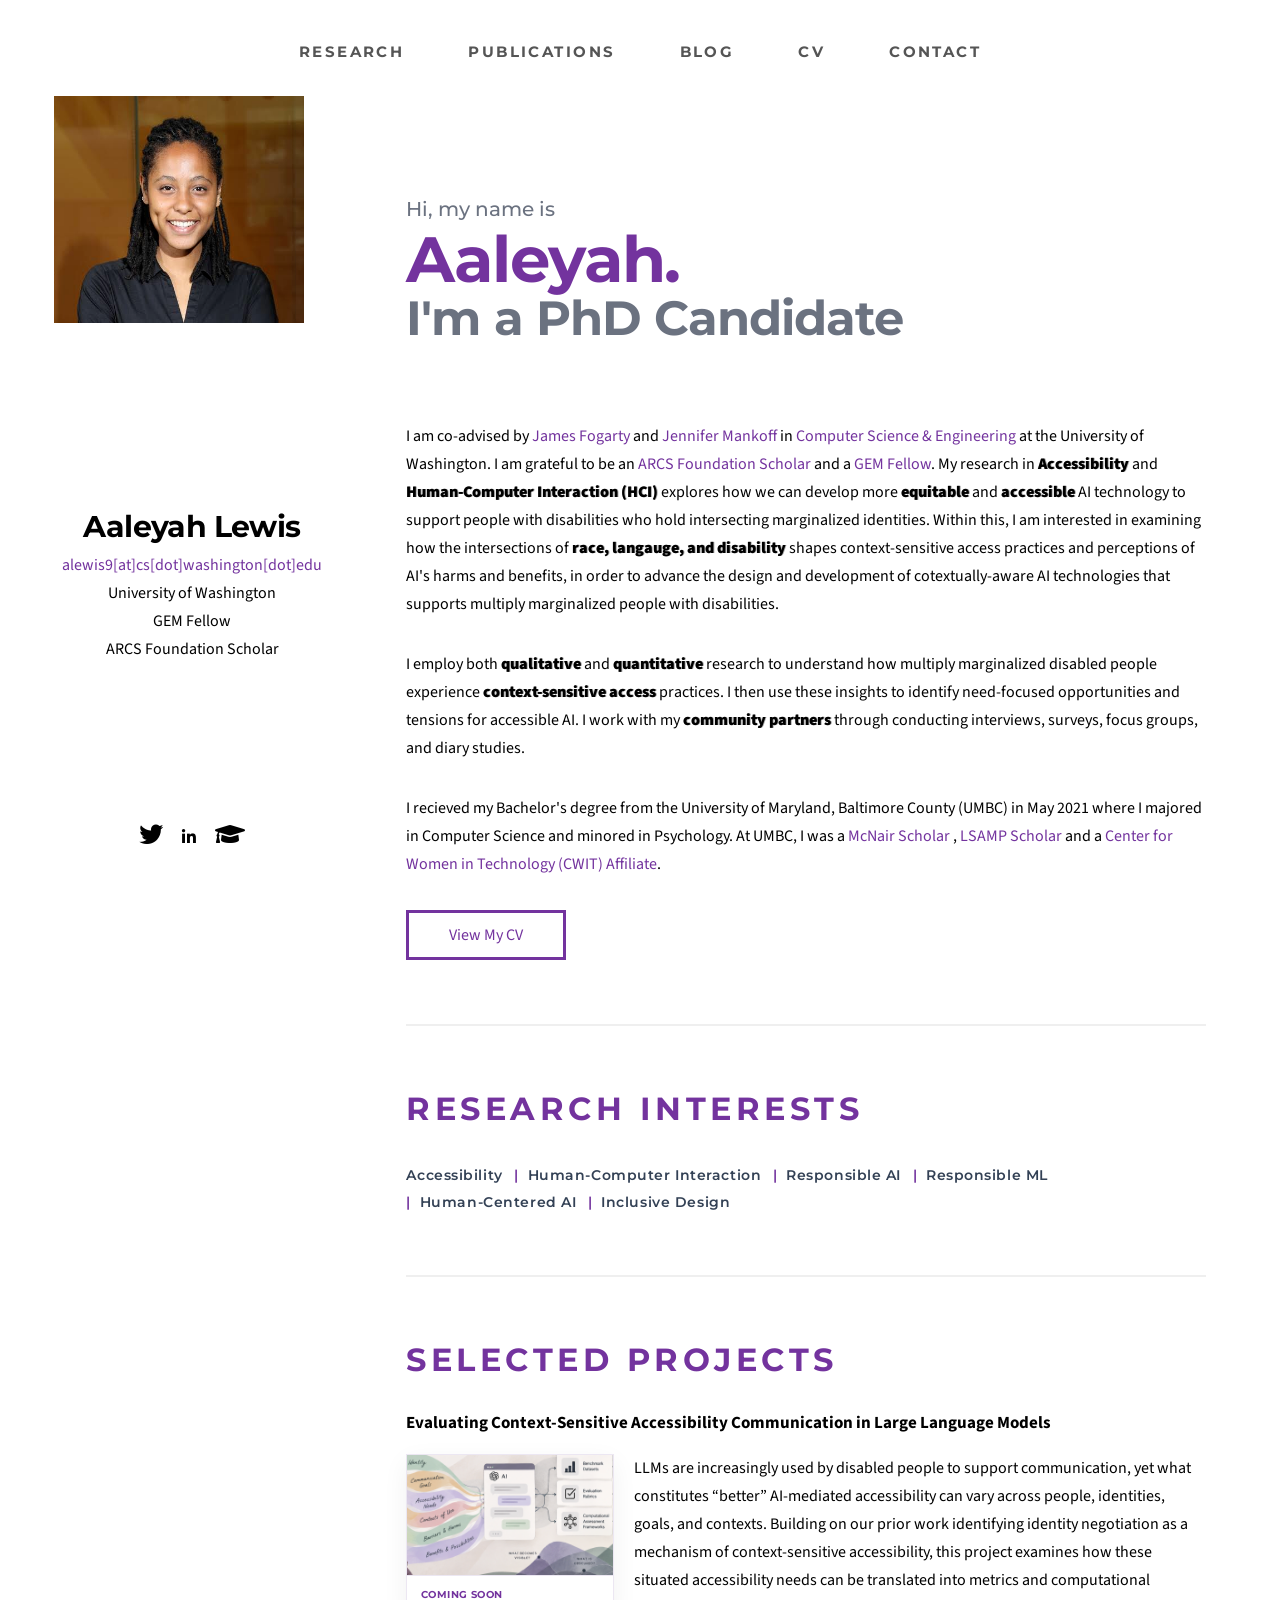
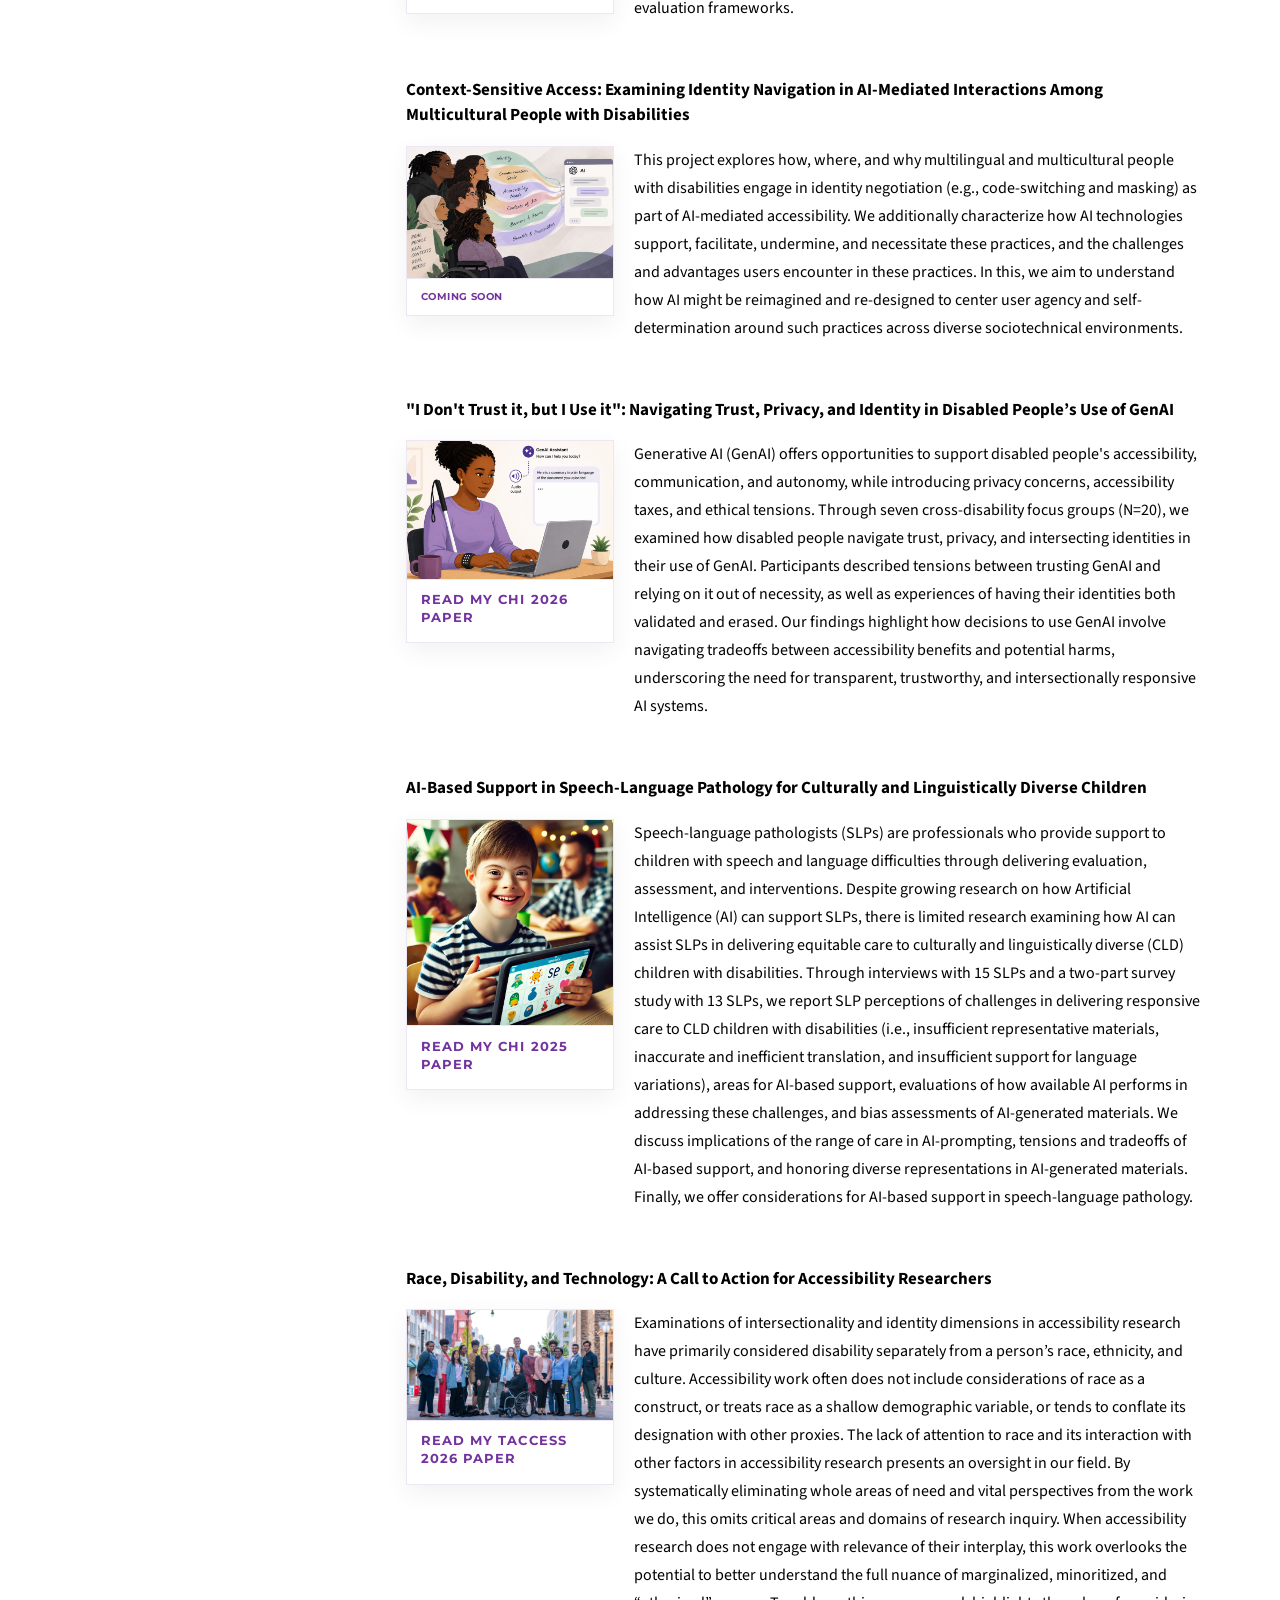
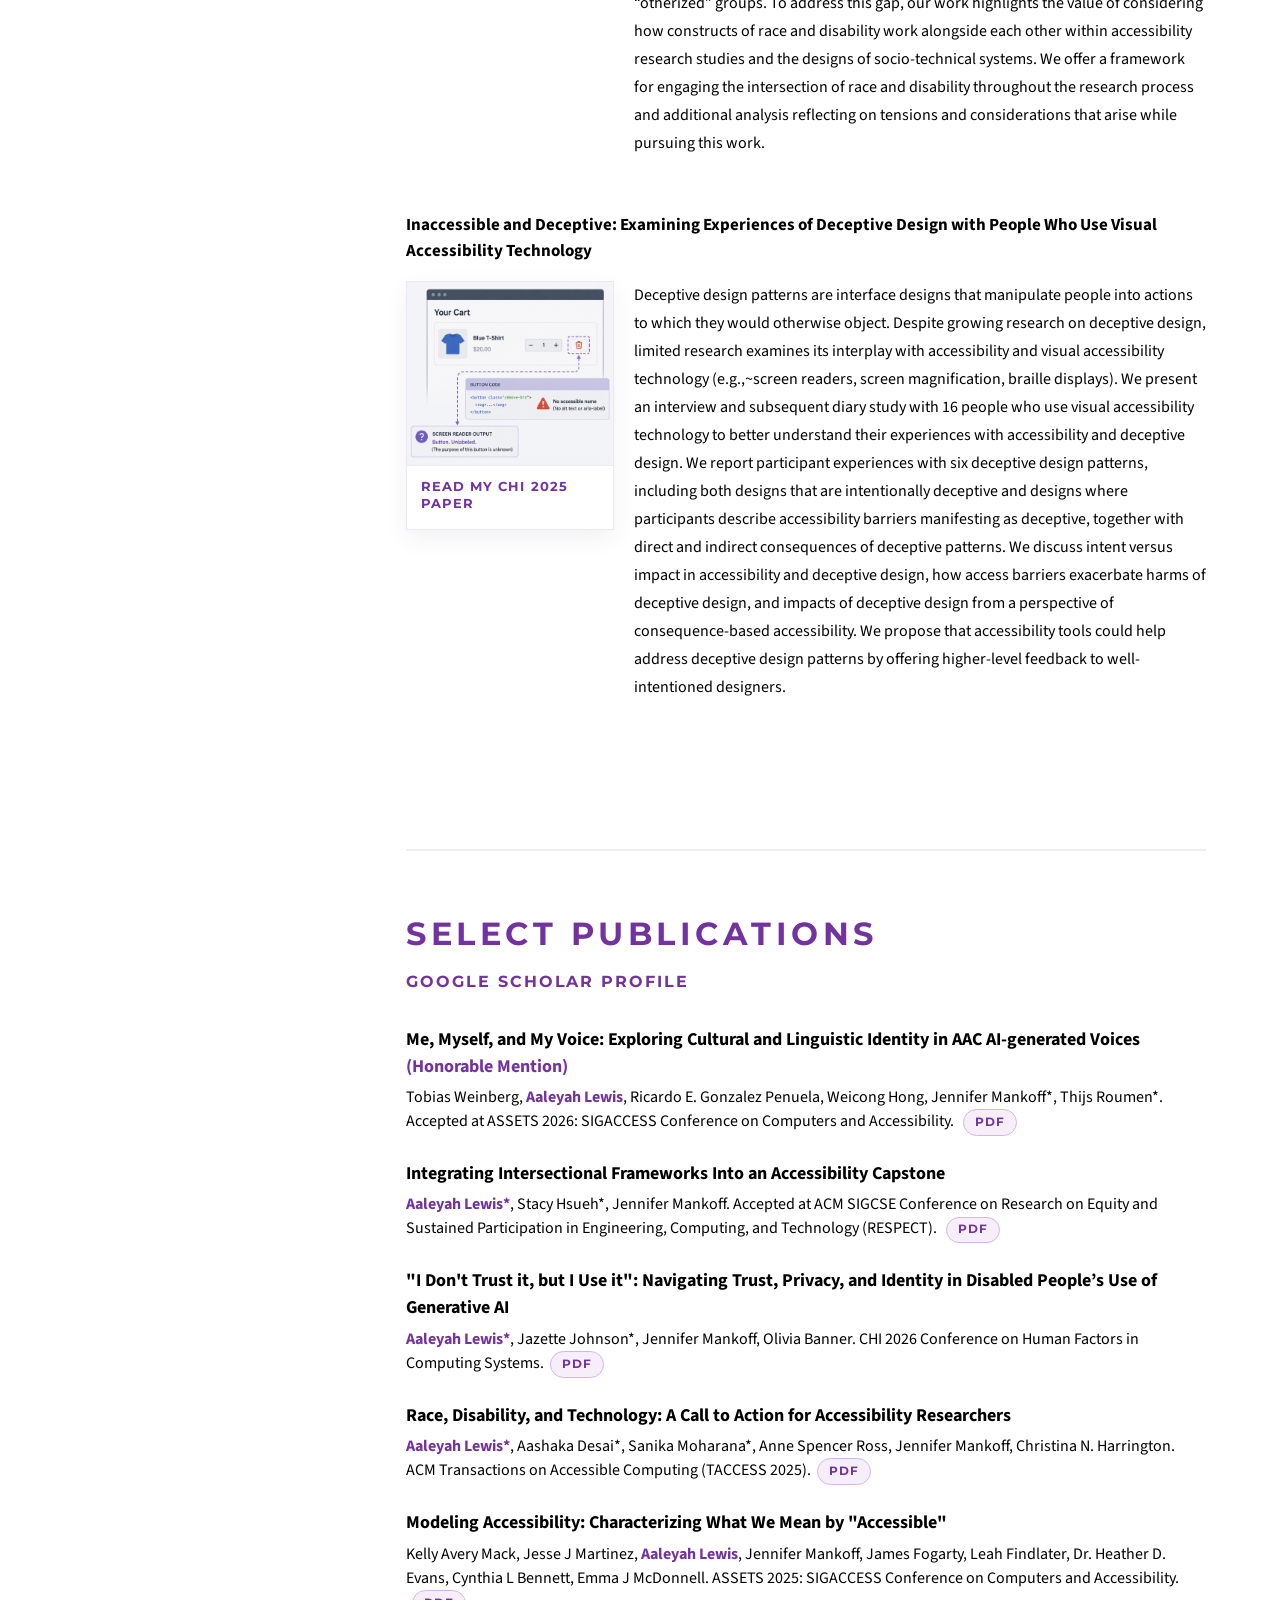
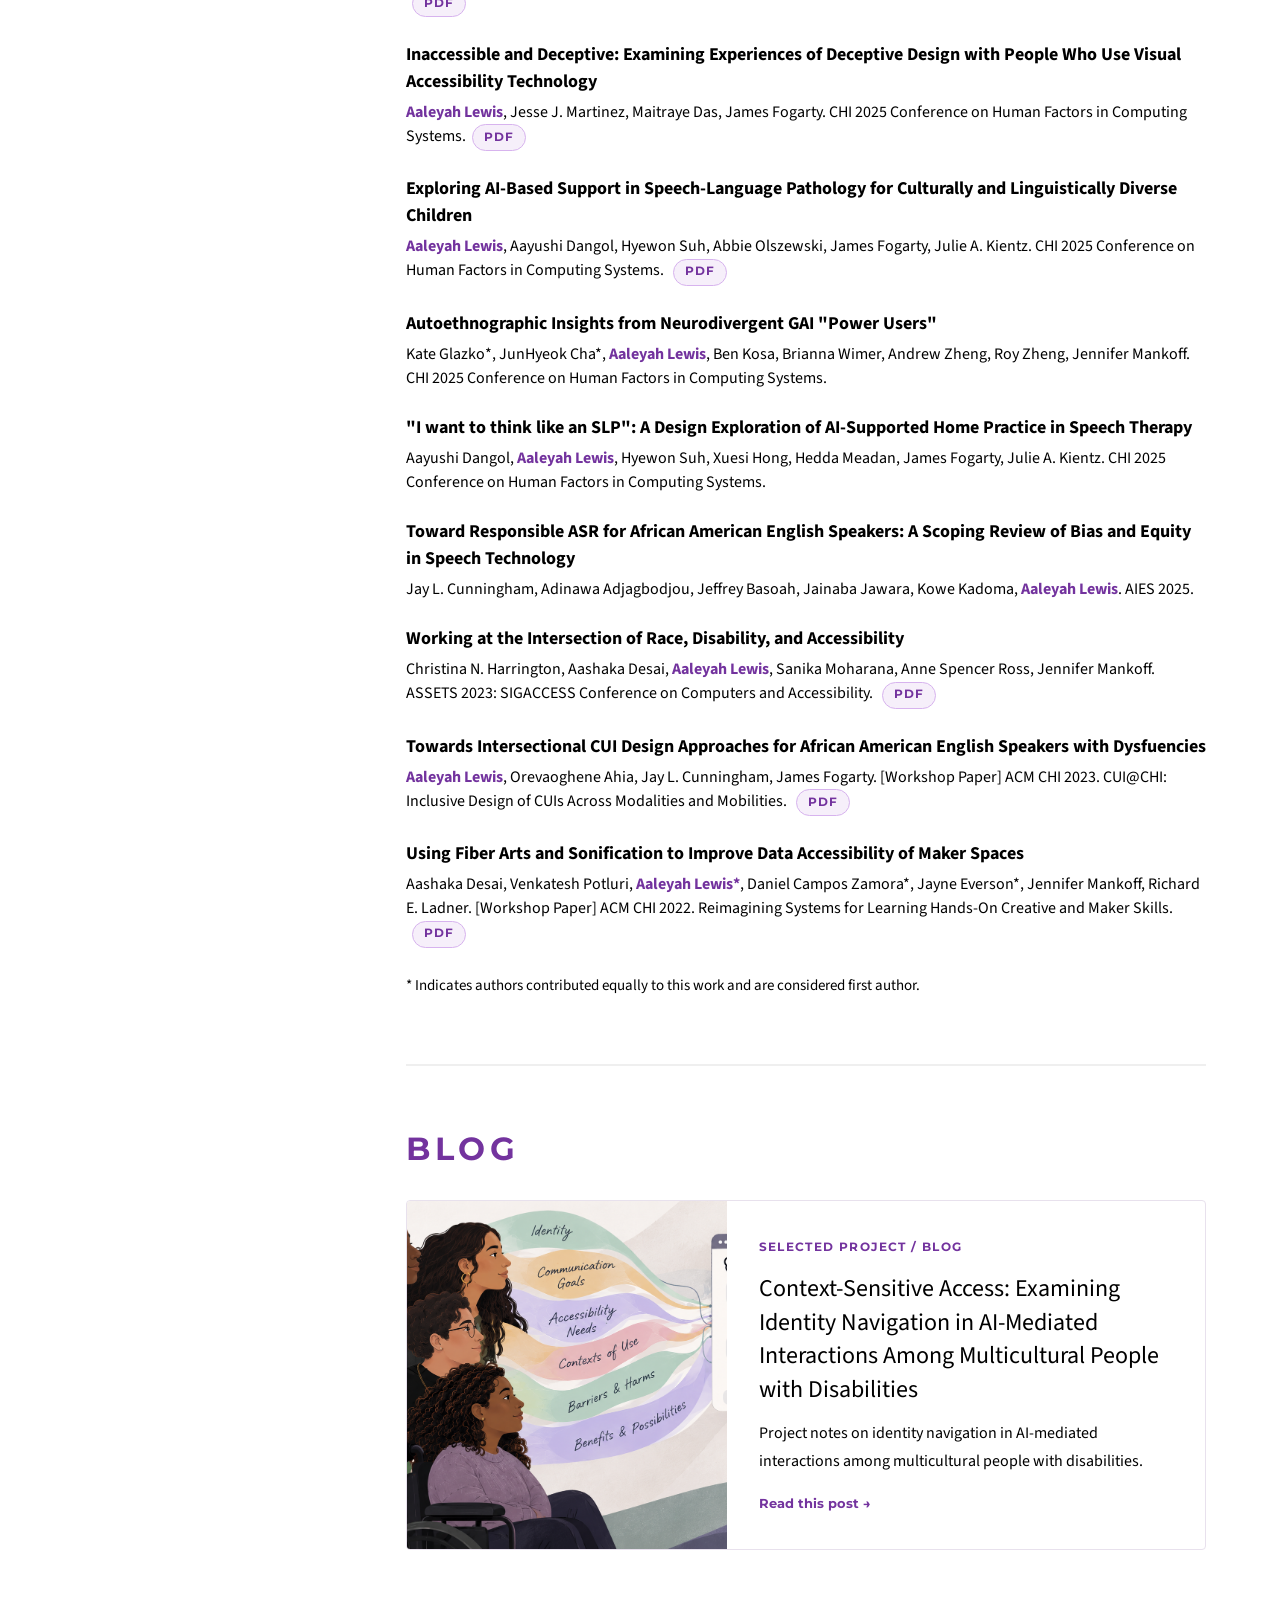
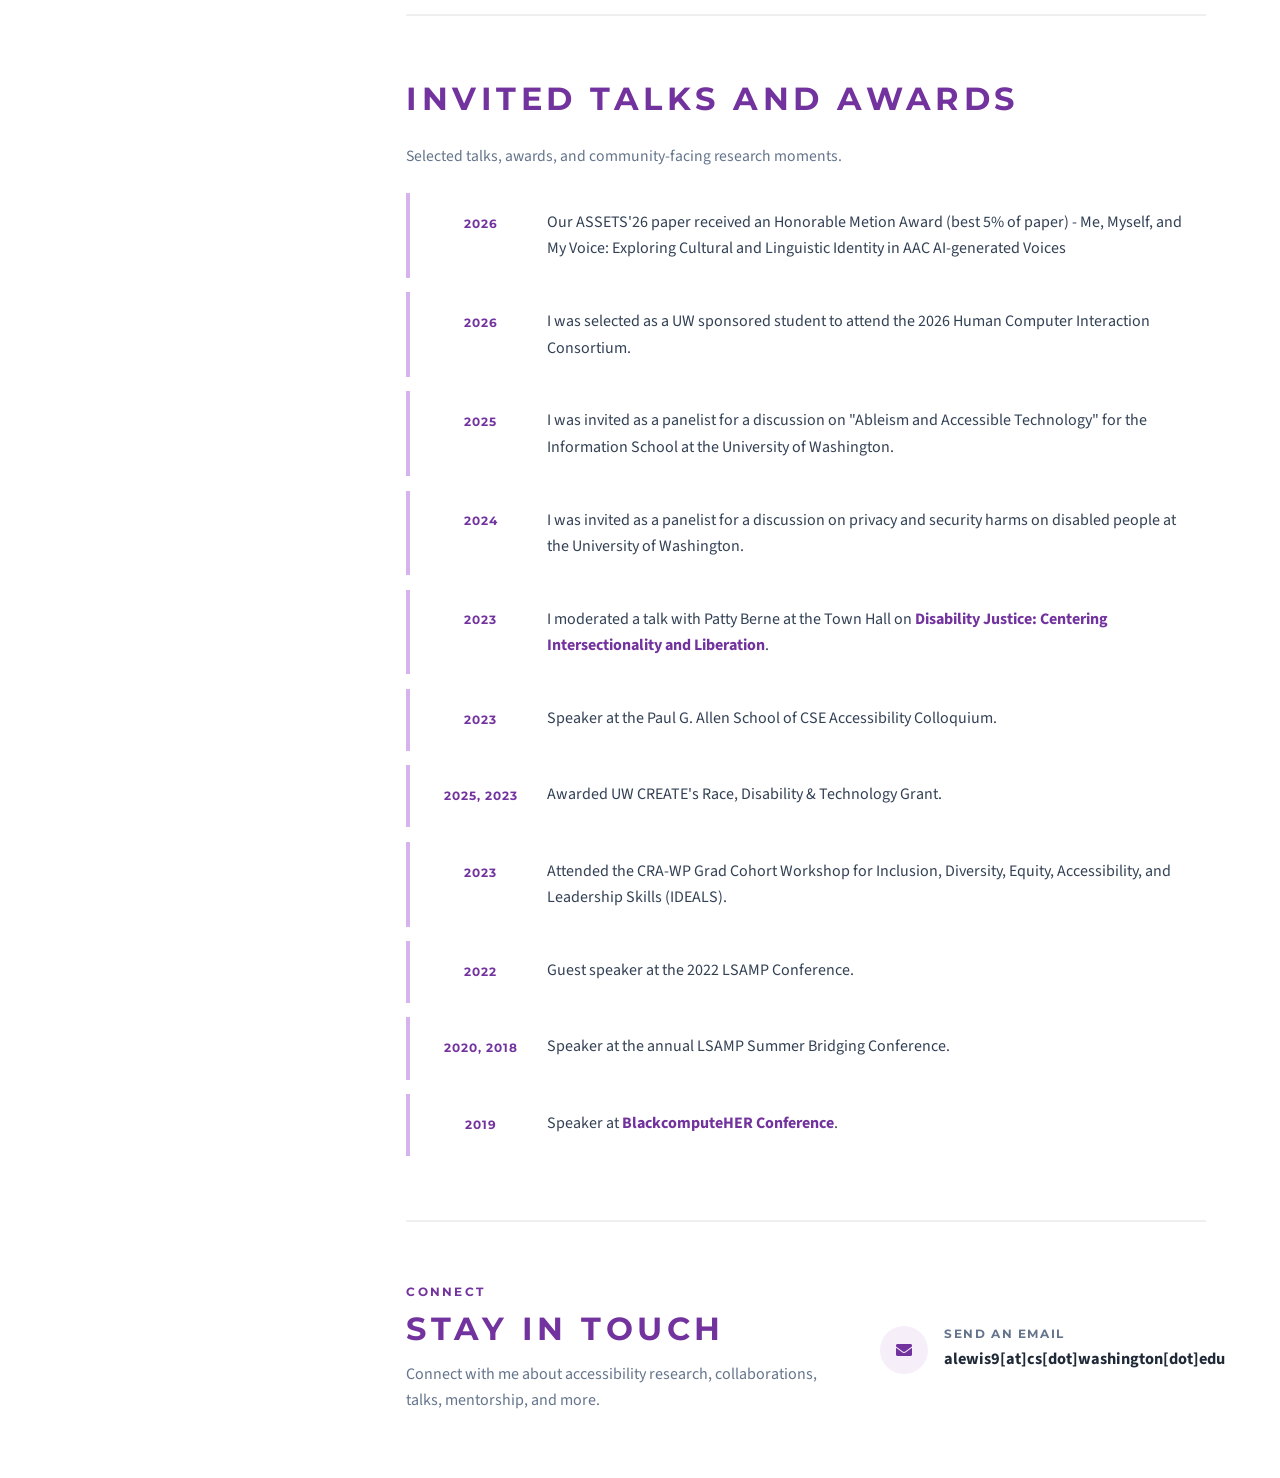
==== index.html @ c698c372 "Remove outlines from highlight cards Co-authored-by: Copilot App <223556219+Copilot@users.noreply.gi" ====
<!DOCTYPE HTML>
<!--
	Strata by HTML5 UP
	html5up.net | @ajlkn
	Free for personal and commercial use under the CCA 3.0 license (html5up.net/license)
-->
<html lang="en">
	<head>
		<title>Aaleyah Lewis</title>
		<link rel="icon" type="image/png" href="images/prof1.png">
		<meta charset="utf-8" />
		<meta name="viewport" content="width=device-width, initial-scale=1, user-scalable=no" />
		<link rel="stylesheet" href="assets/css/main.css?v=31" />
		<link rel="stylesheet" href="assets/css/typology.css" />
		<style>
			bb {
			font-weight: bold;
			}
			bbn {
			color: #73339E;
			}
		</style>
	</head>

	<body class="is-preload">

		<!-- Header -->
			<header id="header">

				<div class="inner1" style="text-align:center">
					<img src="images/prof1.png" alt="Aaleyah, a Black woman with black locs pulled back, wearing a black button up shirt, smiling at the camera." width="250" height="227"/>
					</div>
					<div class="inner">
					<h1 style=font-size:30px><strong>Aaleyah Lewis</strong><br /> 
						
						<h1></h1>
						<a href="mailto:alewis9@uw.edu">alewis9[at]cs[dot]washington[dot]edu </a><br />
					<h1></h1>
					 University of Washington <br />
						GEM Fellow <br />
						ARCS Foundation Scholar

				</div>
			</header>

		<!-- Nav Bar -->
<header id="headerNav">
			<nav id="nav" aria-label="Main navigation">
				<ul class="topnav">
					<li><a href="#CurrentWork">Research</a></li>
					<li><a href="#publication">Publications</a></li>
					<li><a href="#blog">Blog</a></li>
					<li><a href="documents/Aaleyah Lewis_CV_IR.pdf">CV</a></li>
					<li><a href="#getintouch">Contact</a></li>
				</ul>
			</nav>
</header>

		<!-- Main -->
			<div id="main">

				<!-- One -->
					<section id="one">

						<header class="major intro-hero">
							<p class="intro-hero__greeting">Hi, my name is</p>
							<h2 class="intro-hero__name">Aaleyah.</h2>
							<p class="intro-hero__tagline">I'm a <span class="intro-hero__jobtitle">PhD Candidate</span></p>
						</header>

						<p>I am co-advised by <a href="https://homes.cs.washington.edu/~jfogarty/">James Fogarty</a> and <a href="https://make4all.org/">Jennifer Mankoff</a> in <a href="https://www.cs.washington.edu/">Computer Science & Engineering</a> at the University of Washington. I am grateful to be an <a href="https://www.arcsfoundation.org/national-homepage/">ARCS Foundation Scholar</a> and a <a href="https://www.gemfellowship.org/gem-fellowship-program/">GEM Fellow</a>. My research in <strong>Accessibility</strong> and <strong>Human-Computer Interaction (HCI)</strong> explores how we can develop more <strong>equitable</strong> and <strong>accessible</strong> AI technology to support people with disabilities who hold intersecting marginalized identities. Within this, I am interested in examining how the intersections of <strong>race, langauge, and disability</strong> shapes context-sensitive access practices and perceptions of AI's harms and benefits, in order to advance the design and development of cotextually-aware AI technologies that supports multiply marginalized people with disabilities. </p>
						
						<p>I employ both <strong>qualitative</strong> and <strong>quantitative</strong> research to understand how multiply marginalized disabled people experience <strong>context-sensitive access</strong> practices. I then use these insights to identify need-focused opportunities and tensions for accessible AI. I work with my <strong>community partners</strong> through conducting interviews, surveys, focus groups, and diary studies. </p>
						
						<p>I recieved my Bachelor's degree from the University of Maryland, Baltimore County (UMBC) in May 2021 where I majored in Computer Science and minored in Psychology. At UMBC, I was a <a href="https://mcnair.umbc.edu/">McNair Scholar </a>, <a href="https://lsamp.umbc.edu/">LSAMP Scholar</a> and a <a href="https://cwit.umbc.edu/">Center for Women in Technology (CWIT) Affiliate</a>. </p>
						<ul class="actions">
							<li><a href="documents/Aaleyah Lewis_CV_IR.pdf" class="button" alt="Curriculum Vitae">View My CV </a></li>
						</ul>
					</section>

				<!-- Two -->
				<section id="ResearchInterest" class="research-interests" aria-labelledby="research-interest-heading">
  					<header class="major research-interests__header">
    					<h2 id="research-interest-heading" class="research-interests__title">Research Interests</h2>
 					 </header>

  <ul class="research-interests__topics" role="list">
    <li class="research-interests__pill">Accessibility</li>
    <li class="research-interests__pill">Human-Computer Interaction</li>
    <li class="research-interests__pill">Responsible AI</li>
	<li class="research-interests__pill">Responsible ML</li>
    <li class="research-interests__pill">Human-Centered AI</li>
    <li class="research-interests__pill">Inclusive Design</li>
  </ul>
</section>

				<!-- Two -->
				
					<section id="CurrentWork">
						<header class="major">
						<h2>Selected Projects</h2>
								<h3 style=font-size:19px><bb>Evaluating Context-Sensitive Accessibility Communication in Large Language Models</bb></h3>
								<div class="selected-project-media">
									<figure class="selected-project-media__figure">
										<img src="images/eval.png" alt="A Black women who is visuall impaired using GenAI on her laptop to provide an audio summarizing a document in plain language." width="1024" height="1024" loading="lazy" decoding="async" />
										<figcaption class="selected-project-media__actions">
										<a href="" class="selected-project-media__link">Coming Soon</a>
										</figcaption>
									</figure>
									<p style=font-size:16px>LLMs are increasingly used by disabled people to support communication, yet what constitutes “better” AI-mediated accessibility can vary across people, identities, goals, and contexts. Building on our prior work identifying identity negotiation as a mechanism of context-sensitive accessibility, this project examines how these situated accessibility needs can be translated into metrics and computational evaluation frameworks. </p>
								</div>

							
								<h3 style=font-size:19px><bb>Context-Sensitive Access: Examining Identity Navigation in AI-Mediated Interactions Among Multicultural People with Disabilities</bb></h3>
								<div class="selected-project-media">
									<figure class="selected-project-media__figure">
										<img src="images/Context-sensitiveAccess2.png" alt="Illustration of diverse disabled people whose identity, communication goals, accessibility needs, contexts, barriers, and possibilities flow into an AI system for AI-mediated access." width="1024" height="1024" loading="lazy" decoding="async" />
										<figcaption class="selected-project-media__actions">
										<a href="" class="selected-project-media__link">Coming Soon</a>
										</figcaption>
									</figure>
									<p style=font-size:16px>This project explores how, where, and why multilingual and multicultural people with disabilities engage in identity negotiation (e.g., code-switching and masking) as part of AI-mediated accessibility. We additionally characterize how AI technologies support, facilitate, undermine, and necessitate these practices, and the challenges and advantages users encounter in these practices. In this, we aim to understand how AI might be reimagined and re-designed to center user agency and self-determination around such practices across diverse sociotechnical environments. </p>
								</div>						
							
							<h3 style=font-size:19px><bb>"I Don't Trust it, but I Use it": Navigating Trust, Privacy, and Identity in Disabled People’s Use of GenAI</bb></h3>
								<div class="selected-project-media">
									<figure class="selected-project-media__figure">
										<img src="images/IDTIBIUT.png" alt="A Black women who is visuall impaired using GenAI on her laptop to provide an audio summarizing a document in plain language." width="1024" height="1024" loading="lazy" decoding="async" />
										<figcaption>
											<a href="documents/Idonttrustitchi2025.pdf" class="selected-project-media__link">Read my CHI 2026 paper</a>
										</figcaption>
									</figure>
									<p style=font-size:16px> Generative AI (GenAI) offers opportunities to support disabled people's accessibility, communication, and autonomy, while introducing privacy concerns, accessibility taxes, and ethical tensions. Through seven cross-disability focus groups (N=20), we examined how disabled people navigate trust, privacy, and intersecting identities in their use of GenAI. Participants described tensions between trusting GenAI and relying on it out of necessity, as well as experiences of having their identities both validated and erased. Our findings highlight how decisions to use GenAI involve navigating tradeoffs between accessibility benefits and potential harms, underscoring the need for transparent, trustworthy, and intersectionally responsive AI systems.</p>
								</div>

							
							<h3 style=font-size:19px><bb>AI-Based Support in Speech-Language Pathology for Culturally and Linguistically Diverse Children</bb></h3>
							<div class="selected-project-media">							
							<figure class="selected-project-media__figure">
										<img src="images/SLPImageGeneration.png" alt="A white young boy smiling while using an incorrectly depicted communication tablet in a classroom setting." width="1024" height="1024" loading="lazy" decoding="async" />
										<figcaption>
											<a href="documents/AI_for_Responsive_Speech_Language_PathologyCHI_TAPS_.pdf" class="selected-project-media__link">Read my CHI 2025 paper</a>
										</figcaption>
									</figure>
									<p style=font-size:16px>Speech-language pathologists (SLPs) are professionals who provide support to children with speech and language difficulties through delivering evaluation, assessment, and interventions. Despite growing research on how Artificial Intelligence (AI) can support SLPs, there is limited research examining how AI can assist SLPs in delivering equitable care to culturally and linguistically diverse (CLD) children with disabilities. Through interviews with 15 SLPs and a two-part survey study with 13 SLPs, we report SLP perceptions of challenges in delivering responsive care to CLD children with disabilities (i.e., insufficient representative materials, inaccurate and inefficient translation, and insufficient support for language variations), areas for AI-based support, evaluations of how available AI performs in addressing these challenges, and bias assessments of AI-generated materials. We discuss implications of the range of care in AI-prompting, tensions and tradeoffs of AI-based support, and honoring diverse representations in AI-generated materials. Finally, we offer considerations for AI-based support in speech-language pathology. </p>
								</div>
								<h3 style=font-size:19px><bb>Race, Disability, and Technology: A Call to Action for Accessibility Researchers</bb></h3>
								<div class="selected-project-media">
									<figure class="selected-project-media__figure">
										<img src="images/disableddiverse.jpg" alt="Diverse group of disabled people, ranging in race, gender, and disability." width="480" height="427" loading="lazy" decoding="async" />
										<figcaption>
											<a href="documents/Race,Disability,andTechnology.pdf" class="selected-project-media__link">Read my TACCESS 2026 paper</a>
										</figcaption>
									</figure>
									<p style=font-size:16px>Examinations of intersectionality and identity dimensions in accessibility research have primarily considered
disability separately from a person’s race, ethnicity, and culture. Accessibility work often does not include
considerations of race as a construct, or treats race as a shallow demographic variable, or tends to conflate its designation with other proxies. The lack of attention to race and its
interaction with other factors in accessibility research presents an oversight in our field. By systematically
eliminating whole areas of need and vital perspectives from the work we do, this omits critical areas and
domains of research inquiry. When accessibility research does not engage with relevance of their interplay, this work overlooks the potential to better understand the full nuance of marginalized, minoritized,
and “otherized” groups. To address this gap, our work highlights the value of considering how constructs
of race and disability work alongside each other within accessibility research studies and the designs of
socio-technical systems. We offer a framework for engaging the intersection of race and disability throughout
the research process and additional analysis reflecting on tensions and considerations that arise while pursuing this work.</p>
								</div>
								<h3 style=font-size:19px><bb>Inaccessible and Deceptive: Examining Experiences of Deceptive Design with People Who Use Visual Accessibility Technology</bb></h3>
								<div class="selected-project-media">
									<figure class="selected-project-media__figure">
										<img src="images/IADphoto.png" alt="Unlabeled remove from shopping cart button." width="480" height="427" loading="lazy" decoding="async" />
										<figcaption>
											<a href="documents/Inaccessible and Deceptive.pdf" class="selected-project-media__link">Read my CHI 2025 paper</a>
										</figcaption>
									</figure>
									<p style=font-size:16px>Deceptive design patterns are interface designs that manipulate people into actions to which they would otherwise object. Despite growing research on deceptive design, limited research examines its interplay with accessibility and visual accessibility technology (e.g.,~screen readers, screen magnification, braille displays). We present an interview and subsequent diary study with 16 people who use visual accessibility technology to better understand their experiences with accessibility and deceptive design. We report participant experiences with six deceptive design patterns, including both designs that are intentionally deceptive and designs where participants describe accessibility barriers manifesting as deceptive, together with direct and indirect consequences of deceptive patterns. We discuss intent versus impact in accessibility and deceptive design, how access barriers exacerbate harms of deceptive design, and impacts of deceptive design from a perspective of consequence-based accessibility. We propose that accessibility tools could help address deceptive design patterns by offering higher-level feedback to well-intentioned designers.</p>
								</div>
							
					</header> <br>

					</section>

				<!-- Three -->
				<section id="publication">
					<header class="major">
						<h2>Select Publications</h2>
						<p> <a class="google-scholar-profile" href="https://scholar.google.com/citations?user=A2YdCkEAAAAJ&hl=en"> Google Scholar Profile </a> </p>

							<h3 style=font-size:18px><bb> Me, Myself, and My Voice: Exploring Cultural and Linguistic Identity in AAC AI-generated Voices</bb><bb><bbn> (Honorable Mention)</bbn></bb></h3>
							<p style=font-size:16px>Tobias Weinberg, <bb><bbn>Aaleyah Lewis</bbn></bb>, Ricardo E. Gonzalez Penuela, Weicong Hong, Jennifer Mankoff*, Thijs Roumen*. 
							Accepted at ASSETS 2026: SIGACCESS Conference on Computers and Accessibility. <a href="documents/me,myself,myvoice.pdf">PDF</a></p></p>
						
							<h3 style=font-size:18px><bb>Integrating Intersectional Frameworks Into an Accessibility Capstone</bb></h3>
							<p style=font-size:16px><bb><bbn>Aaleyah Lewis*</bbn></bb>, Stacy Hsueh*, Jennifer Mankoff. 
							Accepted at ACM SIGCSE Conference on Research on Equity and Sustained Participation in Engineering, Computing, and Technology (RESPECT). <a href="documents/respect26.pdf">PDF</a></p>
						
							<h3 style=font-size:18px><bb>"I Don't Trust it, but I Use it": Navigating Trust, Privacy, and Identity in Disabled People’s Use of Generative AI</bb></h3>
							<p style=font-size:16px><bb><bbn>Aaleyah Lewis*</bbn></bb>, Jazette Johnson*, Jennifer Mankoff, Olivia Banner. 
							CHI 2026 Conference on Human Factors in Computing Systems.<a href="documents/Idonttrustitchi2025.pdf"">PDF</a></p>
						
							<h3 style=font-size:18px><bb>Race, Disability, and Technology: A Call to Action for Accessibility Researchers</bb></h3>
							<p style=font-size:16px><bb><bbn>Aaleyah Lewis*</bbn></bb>, Aashaka Desai*, Sanika Moharana*, Anne Spencer Ross, Jennifer Mankoff, Christina N. Harrington. 
							ACM Transactions on Accessible Computing (TACCESS 2025).<a href="documents/Race,Disability,andTechnology.pdf">PDF</a></p>
						
							<h3 style=font-size:18px><bb>Modeling Accessibility: Characterizing What We Mean by "Accessible"</bb></h3>
							<p style=font-size:16px> Kelly Avery Mack, Jesse J Martinez, <bb><bbn>Aaleyah Lewis</bbn></bb>, Jennifer Mankoff, James Fogarty, Leah Findlater, Dr. Heather D. Evans, Cynthia L Bennett, Emma J McDonnell. 
							ASSETS 2025: SIGACCESS Conference on Computers and Accessibility. <a href="documents/modelingaccessibility.pdf">PDF</a></p>
							
							<h3 style=font-size:18px><bb>Inaccessible and Deceptive: Examining Experiences of Deceptive Design with People Who Use Visual Accessibility Technology</bb></h3>
							<p style=font-size:16px> <bb><bbn>Aaleyah Lewis</bbn></bb>, Jesse J. Martinez, Maitraye Das, James Fogarty. 
							CHI 2025 Conference on Human Factors in Computing Systems.<a href="documents/Inaccessible and Deceptive.pdf">PDF</a></p> 
						
							<h3 style=font-size:18px><bb>Exploring AI-Based Support in Speech-Language Pathology for Culturally and Linguistically Diverse Children</bb></h3>
							<p style=font-size:16px> <bb><bbn>Aaleyah Lewis</bbn></bb>, Aayushi Dangol, Hyewon Suh, Abbie Olszewski, James Fogarty, Julie A. Kientz. 
							CHI 2025 Conference on Human Factors in Computing Systems. <a href="documents/AI_for_Responsive_Speech_Language_PathologyCHI_TAPS_.pdf">PDF</a></p>
						
							<h3 style=font-size:18px><bb>Autoethnographic Insights from Neurodivergent GAI "Power Users"</bb></h3>
							<p style=font-size:16px> Kate Glazko*, JunHyeok Cha*, <bb><bbn>Aaleyah Lewis</bbn></bb>, Ben Kosa, Brianna Wimer, Andrew Zheng, Roy Zheng, Jennifer Mankoff. 
							CHI 2025 Conference on Human Factors in Computing Systems.</p>

							<h3 style=font-size:18px><bb>"I want to think like an SLP": A Design Exploration of AI-Supported Home Practice in Speech Therapy</bb></h3>
							<p style=font-size:16px> Aayushi Dangol, <bb><bbn>Aaleyah Lewis</bbn></bb>, Hyewon Suh, Xuesi Hong, Hedda Meadan, James Fogarty, Julie A. Kientz. 
							CHI 2025 Conference on Human Factors in Computing Systems.</p>

							<h3 style=font-size:18px><bb>Toward Responsible ASR for African American English Speakers: A Scoping Review of Bias and Equity in Speech Technology</bb></h3>
							<p style=font-size:16px> Jay L. Cunningham, Adinawa Adjagbodjou, Jeffrey Basoah, Jainaba Jawara, Kowe Kadoma, <bb><bbn>Aaleyah Lewis</bbn></bb>. 
							AIES 2025.</p>
						
							<h3 style=font-size:18px><bb>Working at the Intersection of Race, Disability, and Accessibility </bb></h3>
							<p style=font-size:16px> Christina N. Harrington, Aashaka Desai, <bb><bbn>Aaleyah Lewis</bbn></bb>, Sanika Moharana, Anne Spencer Ross, Jennifer Mankoff. 
							ASSETS 2023: SIGACCESS Conference on Computers and Accessibility. <a href="documents/Working_at_the_Intersection_of_Race__Disability_and_Accessibility.pdf">PDF</a></p>
						
							<h3 style=font-size:18px><bb>Towards Intersectional CUI Design Approaches for African American English Speakers with Dysfuencies </bb></h3>
							<p style=font-size:16px><bb><bbn>Aaleyah Lewis</bbn></bb>, Orevaoghene Ahia, Jay L. Cunningham, James Fogarty. 
							[Workshop Paper] ACM CHI 2023. CUI@CHI: Inclusive Design of CUIs Across Modalities and Mobilities. <a href="documents/Towards_Intersectional_CUI_Design_Approaches_for_African_American_English_Speakers_with_Dysfluencies (1).pdf">PDF</a></p>
						
							<h3 style=font-size:18px><bb>Using Fiber Arts and Sonification to Improve Data Accessibility of Maker Spaces</bb></h3>
							<p style=font-size:16px> Aashaka Desai, Venkatesh Potluri, <bb><bbn>Aaleyah Lewis*</bbn></bb>, Daniel Campos Zamora*, Jayne Everson*, Jennifer Mankoff, Richard E. Ladner. 
							[Workshop Paper] ACM CHI 2022. Reimagining Systems for Learning Hands-On Creative and Maker Skills. <a href="documents/FiberArts_and_Sonification (2).pdf">PDF</a></p>

						
						<p style=font-size:15px>* Indicates authors contributed equally to this work and are considered first author.</p>
				</section>

				<section id="blog">
					<header class="major">
						<h2>Blog</h2>
					</header>
					<article class="blog-preview">
						<a class="blog-preview__image-link" href="typology.html" tabindex="-1" aria-hidden="true">
							<img src="images/Context-sensitiveAccess2.png" alt="" loading="lazy" decoding="async" />
						</a>
						<div class="blog-preview__content">
							<p class="blog-preview__category">Selected project <span aria-hidden="true">/</span> Blog</p>
							<h3 class="blog-preview__title"><a href="typology.html">Context-Sensitive Access: Examining Identity Navigation in AI-Mediated Interactions Among Multicultural People with Disabilities</a></h3>
							<p class="blog-preview__excerpt">Project notes on identity navigation in AI-mediated interactions among multicultural people with disabilities.</p>
							<a class="blog-preview__link" href="typology.html">Read this post <span aria-hidden="true">&rarr;</span></a>
						</div>
					</article>
				</section>

				<!-- Four -->
<section id="Highlights" class="highlights" aria-labelledby="highlights-heading">
  <header class="major highlights__header">
    <h2 id="highlights-heading">Invited Talks and Awards</h2>
    <p class="highlights__intro">Selected talks, awards, and community-facing research moments.</p>
  </header>
  <ol class="highlights__timeline">
	<li class="highlight-card">
      <span class="highlight-card__year">2026</span>
      <p> Our ASSETS'26 paper received an Honorable Metion Award (best 5% of paper) - Me, Myself, and My Voice: Exploring Cultural and Linguistic Identity
in AAC AI-generated Voices</p>
    </li>
	<li class="highlight-card">
      <span class="highlight-card__year">2026</span>
      <p> I was selected as a UW sponsored student to attend the 2026 Human Computer Interaction Consortium.</p>
    </li>
	  <li class="highlight-card">
      <span class="highlight-card__year">2025</span>
      <p> I was invited as a panelist for a discussion on "Ableism and Accessible Technology" for the Information School at the University of Washington.</p>
    </li>
	<li class="highlight-card">
      <span class="highlight-card__year">2024</span>
      <p> I was invited as a panelist for a discussion on privacy and security harms on disabled people at the University of Washington.</p>
    </li>
    <li class="highlight-card">
      <span class="highlight-card__year">2023</span>
      <p>I moderated a talk with Patty Berne at the Town Hall on <a href="https://www.washington.edu/lectures/events/patty-berne/">Disability Justice: Centering Intersectionality and Liberation</a>.</p>
    </li>
    <li class="highlight-card">
      <span class="highlight-card__year">2023</span>
      <p>Speaker at the Paul G. Allen School of CSE Accessibility Colloquium.</p>
    </li>
    <li class="highlight-card">
      <span class="highlight-card__year">2025, 2023</span>
      <p>Awarded UW CREATE's Race, Disability &amp; Technology Grant.</p>
    </li>
    <li class="highlight-card">
      <span class="highlight-card__year">2023</span>
      <p>Attended the CRA-WP Grad Cohort Workshop for Inclusion, Diversity, Equity, Accessibility, and Leadership Skills (IDEALS).</p>
    </li>
    <li class="highlight-card">
      <span class="highlight-card__year">2022</span>
      <p>Guest speaker at the 2022 LSAMP Conference.</p>
    </li>
    <li class="highlight-card">
      <span class="highlight-card__year">2020, 2018</span>
      <p>Speaker at the annual LSAMP Summer Bridging Conference.</p>
    </li>
    <li class="highlight-card">
      <span class="highlight-card__year">2019</span>
      <p>Speaker at <a href="https://blackcomputeher.org/">BlackcomputeHER Conference</a>.</p>
    </li>
  </ol>
</section>


				<!-- Four -->
					
				<!-- Four -->
<section id="getintouch" class="contact-panel" aria-labelledby="contact-heading">
  <div class="contact-panel__card">
    <header class="major contact-panel__header">
      <p class="contact-panel__eyebrow">Connect</p>
      <h2 id="contact-heading">Stay In Touch</h2>
      <p class="contact-panel__intro">Connect with me about accessibility research, collaborations, talks, mentorship, and more.</p>
    </header>

    <address class="contact-panel__details">
      <a class="contact-panel__email" href="mailto:alewis9@uw.edu" aria-label="Email Aaleyah Lewis at alewis9@uw.edu">
        <span class="contact-panel__icon icon solid fa-envelope" aria-hidden="true"></span>
        <span>
          <span class="contact-panel__label">Send an Email</span>
          <span class="contact-panel__value">alewis9[at]cs[dot]washington[dot]edu</span>
        </span>
      </a>
    </address>
  </div>
</section>

				<!-- Four -->
				<!--
					<section id="four">
						<h2>Elements</h2>

						<section>
							<h4>Text</h4>
							<p>This is <b>bold</b> and this is <strong>strong</strong>. This is <i>italic</i> and this is <em>emphasized</em>.
							This is <sup>superscript</sup> text and this is <sub>subscript</sub> text.
							This is <u>underlined</u> and this is code: <code>for (;;) { ... }</code>. Finally, <a href="#">this is a link</a>.</p>
							<hr />
							<header>
								<h4>Heading with a Subtitle</h4>
								<p>Lorem ipsum dolor sit amet nullam id egestas urna aliquam</p>
							</header>
							<p>Nunc lacinia ante nunc ac lobortis. Interdum adipiscing gravida odio porttitor sem non mi integer non faucibus ornare mi ut ante amet placerat aliquet. Volutpat eu sed ante lacinia sapien lorem accumsan varius montes viverra nibh in adipiscing blandit tempus accumsan.</p>
							<header>
								<h5>Heading with a Subtitle</h5>
								<p>Lorem ipsum dolor sit amet nullam id egestas urna aliquam</p>
							</header>
							<p>Nunc lacinia ante nunc ac lobortis. Interdum adipiscing gravida odio porttitor sem non mi integer non faucibus ornare mi ut ante amet placerat aliquet. Volutpat eu sed ante lacinia sapien lorem accumsan varius montes viverra nibh in adipiscing blandit tempus accumsan.</p>
							<hr />
							<h2>Heading Level 2</h2>
							<h3>Heading Level 3</h3>
							<h4>Heading Level 4</h4>
							<h5>Heading Level 5</h5>
							<h6>Heading Level 6</h6>
							<hr />
							<h5>Blockquote</h5>
							<blockquote>Fringilla nisl. Donec accumsan interdum nisi, quis tincidunt felis sagittis eget tempus euismod. Vestibulum ante ipsum primis in faucibus vestibulum. Blandit adipiscing eu felis iaculis volutpat ac adipiscing accumsan faucibus. Vestibulum ante ipsum primis in faucibus lorem ipsum dolor sit amet nullam adipiscing eu felis.</blockquote>
							<h5>Preformatted</h5>
							<pre><code>i = 0;

while (!deck.isInOrder()) {
print 'Iteration ' + i;
deck.shuffle();
i++;
}

print 'It took ' + i + ' iterations to sort the deck.';</code></pre>
						</section>

						<section>
							<h4>Lists</h4>
							<div class="row">
								<div class="col-6 col-12-xsmall">
									<h5>Unordered</h5>
									<ul>
										<li>Dolor pulvinar etiam magna etiam.</li>
										<li>Sagittis adipiscing lorem eleifend.</li>
										<li>Felis enim feugiat dolore viverra.</li>
									</ul>
									<h5>Alternate</h5>
									<ul class="alt">
										<li>Dolor pulvinar etiam magna etiam.</li>
										<li>Sagittis adipiscing lorem eleifend.</li>
										<li>Felis enim feugiat dolore viverra.</li>
									</ul>
								</div>
								<div class="col-6 col-12-xsmall">
									<h5>Ordered</h5>
									<ol>
										<li>Dolor pulvinar etiam magna etiam.</li>
										<li>Etiam vel felis at lorem sed viverra.</li>
										<li>Felis enim feugiat dolore viverra.</li>
										<li>Dolor pulvinar etiam magna etiam.</li>
										<li>Etiam vel felis at lorem sed viverra.</li>
										<li>Felis enim feugiat dolore viverra.</li>
									</ol>
									<h5>Icons</h5>
									<ul class="icons">
										<li><a href="#" class="icon brands fa-twitter"><span class="label">Twitter</span></a></li>
										<li><a href="#" class="icon brands fa-facebook-f"><span class="label">Facebook</span></a></li>
										<li><a href="#" class="icon brands fa-instagram"><span class="label">Instagram</span></a></li>
										<li><a href="#" class="icon brands fa-github"><span class="label">Github</span></a></li>
										<li><a href="#" class="icon brands fa-dribbble"><span class="label">Dribbble</span></a></li>
										<li><a href="#" class="icon brands fa-tumblr"><span class="label">Tumblr</span></a></li>
									</ul>
								</div>
							</div>
							<h5>Actions</h5>
							<ul class="actions">
								<li><a href="#" class="button primary">Default</a></li>
								<li><a href="#" class="button">Default</a></li>
							</ul>
							<ul class="actions small">
								<li><a href="#" class="button primary small">Small</a></li>
								<li><a href="#" class="button small">Small</a></li>
							</ul>
							<div class="row">
								<div class="col-6 col-12-small">
									<ul class="actions stacked">
										<li><a href="#" class="button primary">Default</a></li>
										<li><a href="#" class="button">Default</a></li>
									</ul>
								</div>
								<div class="col-6 col-12-small">
									<ul class="actions stacked">
										<li><a href="#" class="button primary small">Small</a></li>
										<li><a href="#" class="button small">Small</a></li>
									</ul>
								</div>
								<div class="col-6 col-12-small">
									<ul class="actions stacked">
										<li><a href="#" class="button primary fit">Default</a></li>
										<li><a href="#" class="button fit">Default</a></li>
									</ul>
								</div>
								<div class="col-6 col-12-small">
									<ul class="actions stacked">
										<li><a href="#" class="button primary small fit">Small</a></li>
										<li><a href="#" class="button small fit">Small</a></li>
									</ul>
								</div>
							</div>
						</section>

						<section>
							<h4>Table</h4>
							<h5>Default</h5>
							<div class="table-wrapper">
								<table>
									<thead>
										<tr>
											<th>Name</th>
											<th>Description</th>
											<th>Price</th>
										</tr>
									</thead>
									<tbody>
										<tr>
											<td>Item One</td>
											<td>Ante turpis integer aliquet porttitor.</td>
											<td>29.99</td>
										</tr>
										<tr>
											<td>Item Two</td>
											<td>Vis ac commodo adipiscing arcu aliquet.</td>
											<td>19.99</td>
										</tr>
										<tr>
											<td>Item Three</td>
											<td> Morbi faucibus arcu accumsan lorem.</td>
											<td>29.99</td>
										</tr>
										<tr>
											<td>Item Four</td>
											<td>Vitae integer tempus condimentum.</td>
											<td>19.99</td>
										</tr>
										<tr>
											<td>Item Five</td>
											<td>Ante turpis integer aliquet porttitor.</td>
											<td>29.99</td>
										</tr>
									</tbody>
									<tfoot>
										<tr>
											<td colspan="2"></td>
											<td>100.00</td>
										</tr>
									</tfoot>
								</table>
							</div>

							<h5>Alternate</h5>
							<div class="table-wrapper">
								<table class="alt">
									<thead>
										<tr>
											<th>Name</th>
											<th>Description</th>
											<th>Price</th>
										</tr>
									</thead>
									<tbody>
										<tr>
											<td>Item One</td>
											<td>Ante turpis integer aliquet porttitor.</td>
											<td>29.99</td>
										</tr>
										<tr>
											<td>Item Two</td>
											<td>Vis ac commodo adipiscing arcu aliquet.</td>
											<td>19.99</td>
										</tr>
										<tr>
											<td>Item Three</td>
											<td> Morbi faucibus arcu accumsan lorem.</td>
											<td>29.99</td>
										</tr>
										<tr>
											<td>Item Four</td>
											<td>Vitae integer tempus condimentum.</td>
											<td>19.99</td>
										</tr>
										<tr>
											<td>Item Five</td>
											<td>Ante turpis integer aliquet porttitor.</td>
											<td>29.99</td>
										</tr>
									</tbody>
									<tfoot>
										<tr>
											<td colspan="2"></td>
											<td>100.00</td>
										</tr>
									</tfoot>
								</table>
							</div>
						</section>

						<section>
							<h4>Buttons</h4>
							<ul class="actions">
								<li><a href="#" class="button primary">Primary</a></li>
								<li><a href="#" class="button">Default</a></li>
							</ul>
							<ul class="actions">
								<li><a href="#" class="button large">Large</a></li>
								<li><a href="#" class="button">Default</a></li>
								<li><a href="#" class="button small">Small</a></li>
							</ul>
							<ul class="actions fit">
								<li><a href="#" class="button primary fit">Fit</a></li>
								<li><a href="#" class="button fit">Fit</a></li>
							</ul>
							<ul class="actions fit small">
								<li><a href="#" class="button primary fit small">Fit + Small</a></li>
								<li><a href="#" class="button fit small">Fit + Small</a></li>
							</ul>
							<ul class="actions">
								<li><a href="#" class="button primary icon solid fa-download">Icon</a></li>
								<li><a href="#" class="button icon solid fa-download">Icon</a></li>
							</ul>
							<ul class="actions">
								<li><span class="button primary disabled">Primary</span></li>
								<li><span class="button disabled">Default</span></li>
							</ul>
						</section>

						<section>
							<h4>Form</h4>
							<form method="post" action="#">
								<div class="row gtr-uniform gtr-50">
									<div class="col-6 col-12-xsmall">
										<input type="text" name="demo-name" id="demo-name" value="" placeholder="Name" />
									</div>
									<div class="col-6 col-12-xsmall">
										<input type="email" name="demo-email" id="demo-email" value="" placeholder="Email" />
									</div>
									<div class="col-12">
										<select name="demo-category" id="demo-category">
											<option value="">- Category -</option>
											<option value="1">Manufacturing</option>
											<option value="1">Shipping</option>
											<option value="1">Administration</option>
											<option value="1">Human Resources</option>
										</select>
									</div>
									<div class="col-4 col-12-small">
										<input type="radio" id="demo-priority-low" name="demo-priority" checked>
										<label for="demo-priority-low">Low Priority</label>
									</div>
									<div class="col-4 col-12-small">
										<input type="radio" id="demo-priority-normal" name="demo-priority">
										<label for="demo-priority-normal">Normal Priority</label>
									</div>
									<div class="col-4 col-12-small">
										<input type="radio" id="demo-priority-high" name="demo-priority">
										<label for="demo-priority-high">High Priority</label>
									</div>
									<div class="col-6 col-12-small">
										<input type="checkbox" id="demo-copy" name="demo-copy">
										<label for="demo-copy">Email me a copy of this message</label>
									</div>
									<div class="col-6 col-12-small">
										<input type="checkbox" id="demo-human" name="demo-human" checked>
										<label for="demo-human">I am a human and not a robot</label>
									</div>
									<div class="col-12">
										<textarea name="demo-message" id="demo-message" placeholder="Enter your message" rows="6"></textarea>
									</div>
									<div class="col-12">
										<ul class="actions">
											<li><input type="submit" value="Send Message" class="primary" /></li>
											<li><input type="reset" value="Reset" /></li>
										</ul>
									</div>
								</div>
							</form>
						</section>

						<section>
							<h4>Image</h4>
							<h5>Fit</h5>
							<div class="box alt">
								<div class="row gtr-50 gtr-uniform">
									<div class="col-12"><span class="image fit"><img src="images/fulls/05.jpg" alt="" /></span></div>
									<div class="col-4"><span class="image fit"><img src="images/thumbs/01.jpg" alt="" /></span></div>
									<div class="col-4"><span class="image fit"><img src="images/thumbs/02.jpg" alt="" /></span></div>
									<div class="col-4"><span class="image fit"><img src="images/thumbs/03.jpg" alt="" /></span></div>
									<div class="col-4"><span class="image fit"><img src="images/thumbs/04.jpg" alt="" /></span></div>
									<div class="col-4"><span class="image fit"><img src="images/thumbs/05.jpg" alt="" /></span></div>
									<div class="col-4"><span class="image fit"><img src="images/thumbs/06.jpg" alt="" /></span></div>
									<div class="col-4"><span class="image fit"><img src="images/thumbs/03.jpg" alt="" /></span></div>
									<div class="col-4"><span class="image fit"><img src="images/thumbs/02.jpg" alt="" /></span></div>
									<div class="col-4"><span class="image fit"><img src="images/thumbs/01.jpg" alt="" /></span></div>
								</div>
							</div>
							<h5>Left &amp; Right</h5>
							<p><span class="image left"><img src="images/avatar.jpg" alt="" /></span>Fringilla nisl. Donec accumsan interdum nisi, quis tincidunt felis sagittis eget. tempus euismod. Vestibulum ante ipsum primis in faucibus vestibulum. Blandit adipiscing eu felis iaculis volutpat ac adipiscing accumsan eu faucibus. Integer ac pellentesque praesent tincidunt felis sagittis eget. tempus euismod. Vestibulum ante ipsum primis in faucibus vestibulum. Blandit adipiscing eu felis iaculis volutpat ac adipiscing accumsan eu faucibus. Integer ac pellentesque praesent. Donec accumsan interdum nisi, quis tincidunt felis sagittis eget. tempus euismod. Vestibulum ante ipsum primis in faucibus vestibulum. Blandit adipiscing eu felis iaculis volutpat ac adipiscing accumsan eu faucibus. Integer ac pellentesque praesent tincidunt felis sagittis eget. tempus euismod. Vestibulum ante ipsum primis in faucibus vestibulum. Blandit adipiscing eu felis iaculis volutpat ac adipiscing accumsan eu faucibus. Integer ac pellentesque praesent.</p>
							<p><span class="image right"><img src="images/avatar.jpg" alt="" /></span>Fringilla nisl. Donec accumsan interdum nisi, quis tincidunt felis sagittis eget. tempus euismod. Vestibulum ante ipsum primis in faucibus vestibulum. Blandit adipiscing eu felis iaculis volutpat ac adipiscing accumsan eu faucibus. Integer ac pellentesque praesent tincidunt felis sagittis eget. tempus euismod. Vestibulum ante ipsum primis in faucibus vestibulum. Blandit adipiscing eu felis iaculis volutpat ac adipiscing accumsan eu faucibus. Integer ac pellentesque praesent. Donec accumsan interdum nisi, quis tincidunt felis sagittis eget. tempus euismod. Vestibulum ante ipsum primis in faucibus vestibulum. Blandit adipiscing eu felis iaculis volutpat ac adipiscing accumsan eu faucibus. Integer ac pellentesque praesent tincidunt felis sagittis eget. tempus euismod. Vestibulum ante ipsum primis in faucibus vestibulum. Blandit adipiscing eu felis iaculis volutpat ac adipiscing accumsan eu faucibus. Integer ac pellentesque praesent.</p>
						</section>

					</section>
				-->

			</div>

		<!-- Footer -->

			<footer id="footer">
				<div class="inner">
					<ul class="icons">
						<li><a href="https://twitter.com/AaleyahLewis" class="icon brands fa-twitter" alt="link to Aaleyah's twiiter" style=color:black><span class="label">Twitter</span></a></li>
						<li><a href="https://linkedin.com/in/aaleyah-lewis" class="fab fa-linkedin-in" alt="link to Aaleyah's linkedin" style=color:black><span class="label"></span></a></li>
						<li><a href="https://scholar.google.com/citations?user=A2YdCkEAAAAJ&amp;hl=en" class="icon solid fa-graduation-cap" aria-label="Aaleyah Lewis on Google Scholar" title="Google Scholar" style=color:black><span class="label">Google Scholar</span></a></li>
					</ul>

				</div>
			</footer>


		<!-- Scripts -->
			<script src="assets/js/jquery.min.js"></script>
			<script src="assets/js/jquery.poptrox.min.js"></script>
			<script src="assets/js/browser.min.js"></script>
			<script src="assets/js/breakpoints.min.js"></script>
			<script src="assets/js/util.js"></script>
			<script src="assets/js/main.js"></script>

	</body>
</html>
---- assets/css/main.css ----
@import url("fontawesome-all.min.css");
@import url("https://fonts.googleapis.com/css?family=Source+Sans+Pro:400,400italic");
@import url("https://fonts.googleapis.com/css2?family=Merriweather:wght@400;700&display=swap");
@import url("https://fonts.googleapis.com/css2?family=Montserrat:wght@400;500;600;700&display=swap");

/*
	Strata by HTML5 UP
	html5up.net | @ajlkn
	Free for personal and commercial use under the CCA 3.0 license (html5up.net/license)
*/

html, body, div, span, applet, object,
iframe, h1, h2, h3, h4, h5, h6, p, blockquote,
pre, a, abbr, acronym, address, big, cite,
code, del, dfn, em, img, ins, kbd, q, s, samp,
small, strike, strong, sub, sup, tt, var, b,
u, i, center, dl, dt, dd, ol, ul, li, fieldset,
form, label, legend, table, caption, tbody,
tfoot, thead, tr, th, td, article, aside,
canvas, details, embed, figure, figcaption,
footer, header, hgroup, menu, nav, output, ruby,
section, summary, time, mark, audio, video {
	margin: 0;
	padding: 0;
	border: 0;
	font-size: 100%;
	font: inherit;
	vertical-align: baseline;}

article, aside, details, figcaption, figure,
footer, header, hgroup, menu, nav, section {
	display: block;}


body {
	line-height: 1;
}

bb {
  font-weight: bold;
}
	

ol, ul {
	list-style: none;
}

blockquote, q {
	quotes: none;
}

	blockquote:before, blockquote:after, q:before, q:after {
		content: '';
		content: none;
	}

table {
	border-collapse: collapse;
	border-spacing: 0;
}

body {
	-webkit-text-size-adjust: none;
}


/* Add a black background color to the top navigation */
.topnav {
	background-color: transparent;
	overflow: hidden;
	outline: none;
	}
	.name{
	float: left;
	color: white;
	background-color: transparent;
	}
	/* Style the links inside the navigation bar */
	.topnav a {
	float: right;
	color: black;
	text-align: center;
	padding: 14px 16px;
	text-decoration: none;
	font-size: 17px;
	}
	/* Change the color of links on hover */
	.topnav a:hover {
	background-color: #ddd;
	color: black;
	}
	/* Add a color to the active/current link */
	.topnav a.active a:focus{
	background-color: #73339E;
	color: white;
	outline: none;
	}


mark {
	background-color: transparent;
	color: inherit;
}

input::-moz-focus-inner {
	border: 0;
	padding: 0;
}

input, select, textarea {
	-moz-appearance: none;
	-webkit-appearance: none;
	-ms-appearance: none;
	appearance: none;
}

/* Basic */

	html {
		box-sizing: border-box;
	}

	*, *:before, *:after {
		box-sizing: inherit;
	}

	body {
		background: #fff;
	}

		body.is-preload *, body.is-preload *:before, body.is-preload *:after {
			-moz-animation: none !important;
			-webkit-animation: none !important;
			-ms-animation: none !important;
			animation: none !important;
			-moz-transition: none !important;
			-webkit-transition: none !important;
			-ms-transition: none !important;
			transition: none !important;
		}

	body, input, select, textarea {
		color: #a2a2a2;
		font-family: "Source Sans Pro", Helvetica, sans-serif;
		font-size: 16pt;
		font-weight: 400;
		line-height: 1.75em;
	}

	a {
		-moz-transition: color 0.2s ease-in-out, border-color 0.2s ease-in-out;
		-webkit-transition: color 0.2s ease-in-out, border-color 0.2s ease-in-out;
		-ms-transition: color 0.2s ease-in-out, border-color 0.2s ease-in-out;
		transition: color 0.2s ease-in-out, border-color 0.2s ease-in-out;
		color: #73339E;
		text-decoration: none;
	}

		a:hover {
			border-bottom-color: transparent;
			color: #73339E !important;
			text-decoration: underline;
		}

	strong, b {
		color: black;
		font-weight: 900;
		text-shadow: 0.42px 0 0 rgba(65, 65, 65, 0.45), -0.42px 0 0 rgba(65, 65, 65, 0.45);
	}

	em, i {
		font-style: italic;
	}

	p {
		margin: 0 0 2em 0;
		color: black;
	}

	h1, h2, h3, h4, h5, h6 {
		color: black;
		font-weight: 400;
		line-height: 1em;
		margin: 0 0 1em 0;
	}

		h1 a, h2 a, h3 a, h4 a, h5 a, h6 a {
			color: inherit;
			text-decoration: none;
		}

	h1 {
		font-size: 2em;
		line-height: 1.5em;
	}

	h2 {
		font-size: 1.5em;
		line-height: 1.5em;
	}

	h3 {
		font-size: 1.25em;
		line-height: 1.5em;
	}

	h4 {
		font-size: 1.1em;
		line-height: 1.5em;
	}

	h5 {
		font-size: 0.9em;
		line-height: 1.5em;
	}

	h6 {
		font-size: 0.7em;
		line-height: 1.5em;
	}

	sub {
		font-size: 0.8em;
		position: relative;
		top: 0.5em;
	}

	sup {
		font-size: 0.8em;
		position: relative;
		top: -0.5em;
	}

	hr {
		border: 0;
		border-bottom: solid 2px #efefef;
		margin: 2em 0;
	}

		hr.major {
			margin: 3em 0;
		}

	blockquote {
		border-left: solid 6px #efefef;
		font-style: italic;
		margin: 0 0 2em 0;
		padding: 0.5em 0 0.5em 1.5em;
	}

	code {
		background: #f7f7f7;
		border-radius: 0.35em;
		border: solid 2px #efefef;
		font-family: "Courier New", monospace;
		font-size: 0.9em;
		margin: 0 0.25em;
		padding: 0.25em 0.65em;
	}

	pre {
		-webkit-overflow-scrolling: touch;
		font-family: "Courier New", monospace;
		font-size: 0.9em;
		margin: 0 0 2em 0;
	}

		pre code {
			display: block;
			line-height: 1.75em;
			padding: 1em 1.5em;
			overflow-x: auto;
		}

	.align-left {
		text-align: left;
	}

	.align-center {
		text-align: center;
	}

	.align-right {
		text-align: right;
	}

/* Container */

	.container {
		margin: 0 auto;
		max-width: calc(100% - 4em);
		width: 100%;
	}

		.container.xsmall {
			width: 25%;
		}

		.container.small {
			width: 50%;
		}

		.container.medium {
			width: 75%;
		}

		.container.large {
			width: 125%;
		}

		.container.xlarge {
			width: 150%;
		}

		.container.max {
			width: 100%;
		}

		@media screen and (max-width: 980px) {

			.container {
				width: 100% !important;
				max-width: 100% !important;
			}

		}

		@media screen and (max-width: 480px) {

			.container {
				max-width: calc(100% - 3em);
			}

		}

/* Row */

	.row {
		display: flex;
		flex-wrap: wrap;
		box-sizing: border-box;
		align-items: stretch;
	}

		.row > * {
			box-sizing: border-box;
		}

		.row.gtr-uniform > * > :last-child {
			margin-bottom: 0;
		}

		.row.aln-left {
			justify-content: flex-start;
		}

		.row.aln-center {
			justify-content: center;
		}

		.row.aln-right {
			justify-content: flex-end;
		}

		.row.aln-top {
			align-items: flex-start;
		}

		.row.aln-middle {
			align-items: center;
		}

		.row.aln-bottom {
			align-items: flex-end;
		}

		.row > .imp {
			order: -1;
		}

		.row > .col-1 {
			width: 8.33333%;
		}

		.row > .off-1 {
			margin-left: 8.33333%;
		}

		.row > .col-2 {
			width: 16.66667%;
		}

		.row > .off-2 {
			margin-left: 16.66667%;
		}

		.row > .col-3 {
			width: 25%;
		}

		.row > .off-3 {
			margin-left: 25%;
		}

		.row > .col-4 {
			width: 33.33333%;
		}

		.row > .off-4 {
			margin-left: 33.33333%;
		}

		.row > .col-5 {
			width: 41.66667%;
		}

		.row > .off-5 {
			margin-left: 41.66667%;
		}

		.row > .col-6 {
			width: 50%;
		}

		.row > .off-6 {
			margin-left: 50%;
		}

		.row > .col-7 {
			width: 58.33333%;
		}

		.row > .off-7 {
			margin-left: 58.33333%;
		}

		.row > .col-8 {
			width: 66.66667%;
		}

		.row > .off-8 {
			margin-left: 66.66667%;
		}

		.row > .col-9 {
			width: 75%;
		}

		.row > .off-9 {
			margin-left: 75%;
		}

		.row > .col-10 {
			width: 83.33333%;
		}

		.row > .off-10 {
			margin-left: 83.33333%;
		}

		.row > .col-11 {
			width: 91.66667%;
		}

		.row > .off-11 {
			margin-left: 91.66667%;
		}

		.row > .col-12 {
			width: 100%;
		}

		.row > .off-12 {
			margin-left: 100%;
		}

		.row.gtr-0 {
			margin-top: 0;
			margin-left: 0em;
		}

			.row.gtr-0 > * {
				padding: 0 0 0 0em;
			}

			.row.gtr-0.gtr-uniform {
				margin-top: 0em;
			}

				.row.gtr-0.gtr-uniform > * {
					padding-top: 0em;
				}

		.row.gtr-25 {
			margin-top: 0;
			margin-left: -0.625em;
		}

			.row.gtr-25 > * {
				padding: 0 0 0 0.625em;
			}

			.row.gtr-25.gtr-uniform {
				margin-top: -0.625em;
			}

				.row.gtr-25.gtr-uniform > * {
					padding-top: 0.625em;
				}

		.row.gtr-50 {
			margin-top: 0;
			margin-left: -1.25em;
		}

			.row.gtr-50 > * {
				padding: 0 0 0 1.25em;
			}

			.row.gtr-50.gtr-uniform {
				margin-top: -1.25em;
			}

				.row.gtr-50.gtr-uniform > * {
					padding-top: 1.25em;
				}

		.row {
			margin-top: 0;
			margin-left: -2.5em;
		}

			.row > * {
				padding: 0 0 0 2.5em;
			}

			.row.gtr-uniform {
				margin-top: -2.5em;
			}

				.row.gtr-uniform > * {
					padding-top: 2.5em;
				}

		.row.gtr-150 {
			margin-top: 0;
			margin-left: -3.75em;
		}

			.row.gtr-150 > * {
				padding: 0 0 0 3.75em;
			}

			.row.gtr-150.gtr-uniform {
				margin-top: -3.75em;
			}

				.row.gtr-150.gtr-uniform > * {
					padding-top: 3.75em;
				}

		.row.gtr-200 {
			margin-top: 0;
			margin-left: -5em;
		}

			.row.gtr-200 > * {
				padding: 0 0 0 5em;
			}

			.row.gtr-200.gtr-uniform {
				margin-top: -5em;
			}

				.row.gtr-200.gtr-uniform > * {
					padding-top: 5em;
				}

		@media screen and (max-width: 1800px) {

			.row {
				display: flex;
				flex-wrap: wrap;
				box-sizing: border-box;
				align-items: stretch;
			}

				.row > * {
					box-sizing: border-box;
				}

				.row.gtr-uniform > * > :last-child {
					margin-bottom: 0;
				}

				.row.aln-left {
					justify-content: flex-start;
				}

				.row.aln-center {
					justify-content: center;
				}

				.row.aln-right {
					justify-content: flex-end;
				}

				.row.aln-top {
					align-items: flex-start;
				}

				.row.aln-middle {
					align-items: center;
				}

				.row.aln-bottom {
					align-items: flex-end;
				}

				.row > .imp-xlarge {
					order: -1;
				}

				.row > .col-1-xlarge {
					width: 8.33333%;
				}

				.row > .off-1-xlarge {
					margin-left: 8.33333%;
				}

				.row > .col-2-xlarge {
					width: 16.66667%;
				}

				.row > .off-2-xlarge {
					margin-left: 16.66667%;
				}

				.row > .col-3-xlarge {
					width: 25%;
				}

				.row > .off-3-xlarge {
					margin-left: 25%;
				}

				.row > .col-4-xlarge {
					width: 33.33333%;
				}

				.row > .off-4-xlarge {
					margin-left: 33.33333%;
				}

				.row > .col-5-xlarge {
					width: 41.66667%;
				}

				.row > .off-5-xlarge {
					margin-left: 41.66667%;
				}

				.row > .col-6-xlarge {
					width: 50%;
				}

				.row > .off-6-xlarge {
					margin-left: 50%;
				}

				.row > .col-7-xlarge {
					width: 58.33333%;
				}

				.row > .off-7-xlarge {
					margin-left: 58.33333%;
				}

				.row > .col-8-xlarge {
					width: 66.66667%;
				}

				.row > .off-8-xlarge {
					margin-left: 66.66667%;
				}

				.row > .col-9-xlarge {
					width: 75%;
				}

				.row > .off-9-xlarge {
					margin-left: 75%;
				}

				.row > .col-10-xlarge {
					width: 83.33333%;
				}

				.row > .off-10-xlarge {
					margin-left: 83.33333%;
				}

				.row > .col-11-xlarge {
					width: 91.66667%;
				}

				.row > .off-11-xlarge {
					margin-left: 91.66667%;
				}

				.row > .col-12-xlarge {
					width: 100%;
				}

				.row > .off-12-xlarge {
					margin-left: 100%;
				}

				.row.gtr-0 {
					margin-top: 0;
					margin-left: 0em;
				}

					.row.gtr-0 > * {
						padding: 0 0 0 0em;
					}

					.row.gtr-0.gtr-uniform {
						margin-top: 0em;
					}

						.row.gtr-0.gtr-uniform > * {
							padding-top: 0em;
						}

				.row.gtr-25 {
					margin-top: 0;
					margin-left: -0.625em;
				}

					.row.gtr-25 > * {
						padding: 0 0 0 0.625em;
					}

					.row.gtr-25.gtr-uniform {
						margin-top: -0.625em;
					}

						.row.gtr-25.gtr-uniform > * {
							padding-top: 0.625em;
						}

				.row.gtr-50 {
					margin-top: 0;
					margin-left: -1.25em;
				}

					.row.gtr-50 > * {
						padding: 0 0 0 1.25em;
					}

					.row.gtr-50.gtr-uniform {
						margin-top: -1.25em;
					}

						.row.gtr-50.gtr-uniform > * {
							padding-top: 1.25em;
						}

				.row {
					margin-top: 0;
					margin-left: -2.5em;
				}

					.row > * {
						padding: 0 0 0 2.5em;
					}

					.row.gtr-uniform {
						margin-top: -2.5em;
					}

						.row.gtr-uniform > * {
							padding-top: 2.5em;
						}

				.row.gtr-150 {
					margin-top: 0;
					margin-left: -3.75em;
				}

					.row.gtr-150 > * {
						padding: 0 0 0 3.75em;
					}

					.row.gtr-150.gtr-uniform {
						margin-top: -3.75em;
					}

						.row.gtr-150.gtr-uniform > * {
							padding-top: 3.75em;
						}

				.row.gtr-200 {
					margin-top: 0;
					margin-left: -5em;
				}

					.row.gtr-200 > * {
						padding: 0 0 0 5em;
					}

					.row.gtr-200.gtr-uniform {
						margin-top: -5em;
					}

						.row.gtr-200.gtr-uniform > * {
							padding-top: 5em;
						}

		}

		@media screen and (max-width: 1280px) {

			.row {
				display: flex;
				flex-wrap: wrap;
				box-sizing: border-box;
				align-items: stretch;
			}

				.row > * {
					box-sizing: border-box;
				}

				.row.gtr-uniform > * > :last-child {
					margin-bottom: 0;
				}

				.row.aln-left {
					justify-content: flex-start;
				}

				.row.aln-center {
					justify-content: center;
				}

				.row.aln-right {
					justify-content: flex-end;
				}

				.row.aln-top {
					align-items: flex-start;
				}

				.row.aln-middle {
					align-items: center;
				}

				.row.aln-bottom {
					align-items: flex-end;
				}

				.row > .imp-large {
					order: -1;
				}

				.row > .col-1-large {
					width: 8.33333%;
				}

				.row > .off-1-large {
					margin-left: 8.33333%;
				}

				.row > .col-2-large {
					width: 16.66667%;
				}

				.row > .off-2-large {
					margin-left: 16.66667%;
				}

				.row > .col-3-large {
					width: 25%;
				}

				.row > .off-3-large {
					margin-left: 25%;
				}

				.row > .col-4-large {
					width: 33.33333%;
				}

				.row > .off-4-large {
					margin-left: 33.33333%;
				}

				.row > .col-5-large {
					width: 41.66667%;
				}

				.row > .off-5-large {
					margin-left: 41.66667%;
				}

				.row > .col-6-large {
					width: 50%;
				}

				.row > .off-6-large {
					margin-left: 50%;
				}

				.row > .col-7-large {
					width: 58.33333%;
				}

				.row > .off-7-large {
					margin-left: 58.33333%;
				}

				.row > .col-8-large {
					width: 66.66667%;
				}

				.row > .off-8-large {
					margin-left: 66.66667%;
				}

				.row > .col-9-large {
					width: 75%;
				}

				.row > .off-9-large {
					margin-left: 75%;
				}

				.row > .col-10-large {
					width: 83.33333%;
				}

				.row > .off-10-large {
					margin-left: 83.33333%;
				}

				.row > .col-11-large {
					width: 91.66667%;
				}

				.row > .off-11-large {
					margin-left: 91.66667%;
				}

				.row > .col-12-large {
					width: 100%;
				}

				.row > .off-12-large {
					margin-left: 100%;
				}

				.row.gtr-0 {
					margin-top: 0;
					margin-left: 0em;
				}

					.row.gtr-0 > * {
						padding: 0 0 0 0em;
					}

					.row.gtr-0.gtr-uniform {
						margin-top: 0em;
					}

						.row.gtr-0.gtr-uniform > * {
							padding-top: 0em;
						}

				.row.gtr-25 {
					margin-top: 0;
					margin-left: -0.5em;
				}

					.row.gtr-25 > * {
						padding: 0 0 0 0.5em;
					}

					.row.gtr-25.gtr-uniform {
						margin-top: -0.5em;
					}

						.row.gtr-25.gtr-uniform > * {
							padding-top: 0.5em;
						}

				.row.gtr-50 {
					margin-top: 0;
					margin-left: -1em;
				}

					.row.gtr-50 > * {
						padding: 0 0 0 1em;
					}

					.row.gtr-50.gtr-uniform {
						margin-top: -1em;
					}

						.row.gtr-50.gtr-uniform > * {
							padding-top: 1em;
						}

				.row {
					margin-top: 0;
					margin-left: -2em;
				}

					.row > * {
						padding: 0 0 0 2em;
					}

					.row.gtr-uniform {
						margin-top: -2em;
					}

						.row.gtr-uniform > * {
							padding-top: 2em;
						}

				.row.gtr-150 {
					margin-top: 0;
					margin-left: -3em;
				}

					.row.gtr-150 > * {
						padding: 0 0 0 3em;
					}

					.row.gtr-150.gtr-uniform {
						margin-top: -3em;
					}

						.row.gtr-150.gtr-uniform > * {
							padding-top: 3em;
						}

				.row.gtr-200 {
					margin-top: 0;
					margin-left: -4em;
				}

					.row.gtr-200 > * {
						padding: 0 0 0 4em;
					}

					.row.gtr-200.gtr-uniform {
						margin-top: -4em;
					}

						.row.gtr-200.gtr-uniform > * {
							padding-top: 4em;
						}

		}

		@media screen and (max-width: 980px) {

			.row {
				display: flex;
				flex-wrap: wrap;
				box-sizing: border-box;
				align-items: stretch;
			}

				.row > * {
					box-sizing: border-box;
				}

				.row.gtr-uniform > * > :last-child {
					margin-bottom: 0;
				}

				.row.aln-left {
					justify-content: flex-start;
				}

				.row.aln-center {
					justify-content: center;
				}

				.row.aln-right {
					justify-content: flex-end;
				}

				.row.aln-top {
					align-items: flex-start;
				}

				.row.aln-middle {
					align-items: center;
				}

				.row.aln-bottom {
					align-items: flex-end;
				}

				.row > .imp-medium {
					order: -1;
				}

				.row > .col-1-medium {
					width: 8.33333%;
				}

				.row > .off-1-medium {
					margin-left: 8.33333%;
				}

				.row > .col-2-medium {
					width: 16.66667%;
				}

				.row > .off-2-medium {
					margin-left: 16.66667%;
				}

				.row > .col-3-medium {
					width: 25%;
				}

				.row > .off-3-medium {
					margin-left: 25%;
				}

				.row > .col-4-medium {
					width: 33.33333%;
				}

				.row > .off-4-medium {
					margin-left: 33.33333%;
				}

				.row > .col-5-medium {
					width: 41.66667%;
				}

				.row > .off-5-medium {
					margin-left: 41.66667%;
				}

				.row > .col-6-medium {
					width: 50%;
				}

				.row > .off-6-medium {
					margin-left: 50%;
				}

				.row > .col-7-medium {
					width: 58.33333%;
				}

				.row > .off-7-medium {
					margin-left: 58.33333%;
				}

				.row > .col-8-medium {
					width: 66.66667%;
				}

				.row > .off-8-medium {
					margin-left: 66.66667%;
				}

				.row > .col-9-medium {
					width: 75%;
				}

				.row > .off-9-medium {
					margin-left: 75%;
				}

				.row > .col-10-medium {
					width: 83.33333%;
				}

				.row > .off-10-medium {
					margin-left: 83.33333%;
				}

				.row > .col-11-medium {
					width: 91.66667%;
				}

				.row > .off-11-medium {
					margin-left: 91.66667%;
				}

				.row > .col-12-medium {
					width: 100%;
				}

				.row > .off-12-medium {
					margin-left: 100%;
				}

				.row.gtr-0 {
					margin-top: 0;
					margin-left: 0em;
				}

					.row.gtr-0 > * {
						padding: 0 0 0 0em;
					}

					.row.gtr-0.gtr-uniform {
						margin-top: 0em;
					}

						.row.gtr-0.gtr-uniform > * {
							padding-top: 0em;
						}

				.row.gtr-25 {
					margin-top: 0;
					margin-left: -0.5em;
				}

					.row.gtr-25 > * {
						padding: 0 0 0 0.5em;
					}

					.row.gtr-25.gtr-uniform {
						margin-top: -0.5em;
					}

						.row.gtr-25.gtr-uniform > * {
							padding-top: 0.5em;
						}

				.row.gtr-50 {
					margin-top: 0;
					margin-left: -1em;
				}

					.row.gtr-50 > * {
						padding: 0 0 0 1em;
					}

					.row.gtr-50.gtr-uniform {
						margin-top: -1em;
					}

						.row.gtr-50.gtr-uniform > * {
							padding-top: 1em;
						}

				.row {
					margin-top: 0;
					margin-left: -2em;
				}

					.row > * {
						padding: 0 0 0 2em;
					}

					.row.gtr-uniform {
						margin-top: -2em;
					}

						.row.gtr-uniform > * {
							padding-top: 2em;
						}

				.row.gtr-150 {
					margin-top: 0;
					margin-left: -3em;
				}

					.row.gtr-150 > * {
						padding: 0 0 0 3em;
					}

					.row.gtr-150.gtr-uniform {
						margin-top: -3em;
					}

						.row.gtr-150.gtr-uniform > * {
							padding-top: 3em;
						}

				.row.gtr-200 {
					margin-top: 0;
					margin-left: -4em;
				}

					.row.gtr-200 > * {
						padding: 0 0 0 4em;
					}

					.row.gtr-200.gtr-uniform {
						margin-top: -4em;
					}

						.row.gtr-200.gtr-uniform > * {
							padding-top: 4em;
						}

		}

		@media screen and (max-width: 736px) {

			.row {
				display: flex;
				flex-wrap: wrap;
				box-sizing: border-box;
				align-items: stretch;
			}

				.row > * {
					box-sizing: border-box;
				}

				.row.gtr-uniform > * > :last-child {
					margin-bottom: 0;
				}

				.row.aln-left {
					justify-content: flex-start;
				}

				.row.aln-center {
					justify-content: center;
				}

				.row.aln-right {
					justify-content: flex-end;
				}

				.row.aln-top {
					align-items: flex-start;
				}

				.row.aln-middle {
					align-items: center;
				}

				.row.aln-bottom {
					align-items: flex-end;
				}

				.row > .imp-small {
					order: -1;
				}

				.row > .col-1-small {
					width: 8.33333%;
				}

				.row > .off-1-small {
					margin-left: 8.33333%;
				}

				.row > .col-2-small {
					width: 16.66667%;
				}

				.row > .off-2-small {
					margin-left: 16.66667%;
				}

				.row > .col-3-small {
					width: 25%;
				}

				.row > .off-3-small {
					margin-left: 25%;
				}

				.row > .col-4-small {
					width: 33.33333%;
				}

				.row > .off-4-small {
					margin-left: 33.33333%;
				}

				.row > .col-5-small {
					width: 41.66667%;
				}

				.row > .off-5-small {
					margin-left: 41.66667%;
				}

				.row > .col-6-small {
					width: 50%;
				}

				.row > .off-6-small {
					margin-left: 50%;
				}

				.row > .col-7-small {
					width: 58.33333%;
				}

				.row > .off-7-small {
					margin-left: 58.33333%;
				}

				.row > .col-8-small {
					width: 66.66667%;
				}

				.row > .off-8-small {
					margin-left: 66.66667%;
				}

				.row > .col-9-small {
					width: 75%;
				}

				.row > .off-9-small {
					margin-left: 75%;
				}

				.row > .col-10-small {
					width: 83.33333%;
				}

				.row > .off-10-small {
					margin-left: 83.33333%;
				}

				.row > .col-11-small {
					width: 91.66667%;
				}

				.row > .off-11-small {
					margin-left: 91.66667%;
				}

				.row > .col-12-small {
					width: 100%;
				}

				.row > .off-12-small {
					margin-left: 100%;
				}

				.row.gtr-0 {
					margin-top: 0;
					margin-left: 0em;
				}

					.row.gtr-0 > * {
						padding: 0 0 0 0em;
					}

					.row.gtr-0.gtr-uniform {
						margin-top: 0em;
					}

						.row.gtr-0.gtr-uniform > * {
							padding-top: 0em;
						}

				.row.gtr-25 {
					margin-top: 0;
					margin-left: -0.375em;
				}

					.row.gtr-25 > * {
						padding: 0 0 0 0.375em;
					}

					.row.gtr-25.gtr-uniform {
						margin-top: -0.375em;
					}

						.row.gtr-25.gtr-uniform > * {
							padding-top: 0.375em;
						}

				.row.gtr-50 {
					margin-top: 0;
					margin-left: -0.75em;
				}

					.row.gtr-50 > * {
						padding: 0 0 0 0.75em;
					}

					.row.gtr-50.gtr-uniform {
						margin-top: -0.75em;
					}

						.row.gtr-50.gtr-uniform > * {
							padding-top: 0.75em;
						}

				.row {
					margin-top: 0;
					margin-left: -1.5em;
				}

					.row > * {
						padding: 0 0 0 1.5em;
					}

					.row.gtr-uniform {
						margin-top: -1.5em;
					}

						.row.gtr-uniform > * {
							padding-top: 1.5em;
						}

				.row.gtr-150 {
					margin-top: 0;
					margin-left: -2.25em;
				}

					.row.gtr-150 > * {
						padding: 0 0 0 2.25em;
					}

					.row.gtr-150.gtr-uniform {
						margin-top: -2.25em;
					}

						.row.gtr-150.gtr-uniform > * {
							padding-top: 2.25em;
						}

				.row.gtr-200 {
					margin-top: 0;
					margin-left: -3em;
				}

					.row.gtr-200 > * {
						padding: 0 0 0 3em;
					}

					.row.gtr-200.gtr-uniform {
						margin-top: -3em;
					}

						.row.gtr-200.gtr-uniform > * {
							padding-top: 3em;
						}

		}

		@media screen and (max-width: 480px) {

			.row {
				display: flex;
				flex-wrap: wrap;
				box-sizing: border-box;
				align-items: stretch;
			}

				.row > * {
					box-sizing: border-box;
				}

				.row.gtr-uniform > * > :last-child {
					margin-bottom: 0;
				}

				.row.aln-left {
					justify-content: flex-start;
				}

				.row.aln-center {
					justify-content: center;
				}

				.row.aln-right {
					justify-content: flex-end;
				}

				.row.aln-top {
					align-items: flex-start;
				}

				.row.aln-middle {
					align-items: center;
				}

				.row.aln-bottom {
					align-items: flex-end;
				}

				.row > .imp-xsmall {
					order: -1;
				}

				.row > .col-1-xsmall {
					width: 8.33333%;
				}

				.row > .off-1-xsmall {
					margin-left: 8.33333%;
				}

				.row > .col-2-xsmall {
					width: 16.66667%;
				}

				.row > .off-2-xsmall {
					margin-left: 16.66667%;
				}

				.row > .col-3-xsmall {
					width: 25%;
				}

				.row > .off-3-xsmall {
					margin-left: 25%;
				}

				.row > .col-4-xsmall {
					width: 33.33333%;
				}

				.row > .off-4-xsmall {
					margin-left: 33.33333%;
				}

				.row > .col-5-xsmall {
					width: 41.66667%;
				}

				.row > .off-5-xsmall {
					margin-left: 41.66667%;
				}

				.row > .col-6-xsmall {
					width: 50%;
				}

				.row > .off-6-xsmall {
					margin-left: 50%;
				}

				.row > .col-7-xsmall {
					width: 58.33333%;
				}

				.row > .off-7-xsmall {
					margin-left: 58.33333%;
				}

				.row > .col-8-xsmall {
					width: 66.66667%;
				}

				.row > .off-8-xsmall {
					margin-left: 66.66667%;
				}

				.row > .col-9-xsmall {
					width: 75%;
				}

				.row > .off-9-xsmall {
					margin-left: 75%;
				}

				.row > .col-10-xsmall {
					width: 83.33333%;
				}

				.row > .off-10-xsmall {
					margin-left: 83.33333%;
				}

				.row > .col-11-xsmall {
					width: 91.66667%;
				}

				.row > .off-11-xsmall {
					margin-left: 91.66667%;
				}

				.row > .col-12-xsmall {
					width: 100%;
				}

				.row > .off-12-xsmall {
					margin-left: 100%;
				}

				.row.gtr-0 {
					margin-top: 0;
					margin-left: 0em;
				}

					.row.gtr-0 > * {
						padding: 0 0 0 0em;
					}

					.row.gtr-0.gtr-uniform {
						margin-top: 0em;
					}

						.row.gtr-0.gtr-uniform > * {
							padding-top: 0em;
						}

				.row.gtr-25 {
					margin-top: 0;
					margin-left: -0.375em;
				}

					.row.gtr-25 > * {
						padding: 0 0 0 0.375em;
					}

					.row.gtr-25.gtr-uniform {
						margin-top: -0.375em;
					}

						.row.gtr-25.gtr-uniform > * {
							padding-top: 0.375em;
						}

				.row.gtr-50 {
					margin-top: 0;
					margin-left: -0.75em;
				}

					.row.gtr-50 > * {
						padding: 0 0 0 0.75em;
					}

					.row.gtr-50.gtr-uniform {
						margin-top: -0.75em;
					}

						.row.gtr-50.gtr-uniform > * {
							padding-top: 0.75em;
						}

				.row {
					margin-top: 0;
					margin-left: -1.5em;
				}

					.row > * {
						padding: 0 0 0 1.5em;
					}

					.row.gtr-uniform {
						margin-top: -1.5em;
					}

						.row.gtr-uniform > * {
							padding-top: 1.5em;
						}

				.row.gtr-150 {
					margin-top: 0;
					margin-left: -2.25em;
				}

					.row.gtr-150 > * {
						padding: 0 0 0 2.25em;
					}

					.row.gtr-150.gtr-uniform {
						margin-top: -2.25em;
					}

						.row.gtr-150.gtr-uniform > * {
							padding-top: 2.25em;
						}

				.row.gtr-200 {
					margin-top: 0;
					margin-left: -3em;
				}

					.row.gtr-200 > * {
						padding: 0 0 0 3em;
					}

					.row.gtr-200.gtr-uniform {
						margin-top: -3em;
					}

						.row.gtr-200.gtr-uniform > * {
							padding-top: 3em;
						}

		}

/* Section/Article */

	section.special, article.special {
		text-align: center;
	}

	header p {
		color: black;
		position: relative;
		margin: 0 0 1.5em 0;
	}

	header h2 + p {
		font-size: 1.25em;
		margin-top: -1em;
		line-height: 1.5em;
	}

	header h3 + p {
		font-size: 1.1em;
		margin-top: -0.8em;
		line-height: 1.5em;
	}

	header h4 + p,
	header h5 + p,
	header h6 + p {
		font-size: 0.9em;
		margin-top: -0.6em;
		line-height: 1.5em;
	}

	header.major h2 {
		font-size: 2em;
	}

header.major.intro-hero {
  display: -moz-flex;
  display: -webkit-flex;
  display: -ms-flexbox;
  display: flex;
  -moz-flex-direction: column;
  -webkit-flex-direction: column;
  -ms-flex-direction: column;
  flex-direction: column;
  -moz-align-items: flex-start;
  -webkit-align-items: flex-start;
  -ms-align-items: flex-start;
  align-items: flex-start;
  gap: 0;
  margin-bottom: 5rem;
  text-align: left;
}
header.major.intro-hero p,
header.major.intro-hero h2 {
  font-family: "Montserrat", "Source Sans Pro", Helvetica, sans-serif;
}
header.major.intro-hero .intro-hero__greeting {
  color: #6b7280;
  font-size: 1.25rem;
  font-weight: 500;
  line-height: 1.08;
  margin: 0 0 0.35rem 0;
  max-width: 100%;
  padding: 0;
}
header.major.intro-hero .intro-hero__name {
  color: #73339e;
  font-size: clamp(2.10rem, 6vw, 4.00rem);
  font-weight: 700;
  letter-spacing: -0.02em;
  line-height: 1;
  margin: 0;
  max-width: 100%;
  padding: 0;
}
}
header.major.intro-hero .intro-hero__jobtitle {
  color: #73339e;
  font-size: clamp(1.55rem, 4vw, 2.70rem);
  font-weight: 700;
  letter-spacing: -0.02em;
  line-height: 1;
  margin: 0;
  max-width: 100%;
  padding: 0;
}
header.major.intro-hero .intro-hero__tagline {
  color: #6b7280;
  font-size: clamp(1.95rem, 5vw, 3.0rem);
  font-weight: 700;
  letter-spacing: -0.02em;
  line-height: 1;
  margin: 0;
  max-width: 100%;
  padding: 0.08em 0 0 0;
}
@media screen and (max-width: 480px) {
  header.major.intro-hero {
    margin-bottom: 3.5rem;
  }
}

#ResearchInterest.research-interests .research-interests__header.major {
  margin-bottom: 1.7rem;
}

#ResearchInterest.research-interests .research-interests__header.major h2.research-interests__title {
  margin-bottom: 0;
}

#ResearchInterest.research-interests .research-interests__lead {
  color: #64748b;
  font-size: 0.98rem;
  font-weight: 400;
  line-height: 1.62;
  margin: 0.7em 0 0 0;
  max-width: 42rem;
}

#ResearchInterest.research-interests .research-interests__topics {
  display: -moz-flex;
  display: -webkit-flex;
  display: -ms-flexbox;
  display: flex;
  -moz-flex-wrap: wrap;
  -webkit-flex-wrap: wrap;
  -ms-flex-wrap: wrap;
  flex-wrap: wrap;
  gap: 0.62rem 0.72rem;
  list-style: none;
  margin: 0;
  padding: 0.7em 0 0 0;
}

#ResearchInterest.research-interests .research-interests__topics li.research-interests__pill {
  background: transparent;
  border: 0;
  border-radius: 0;
  box-shadow: none;
  color: #334155;
  font-family: "Montserrat", "Source Sans Pro", Helvetica, sans-serif;
  font-size: 0.88rem;
  font-weight: 600;
  letter-spacing: 0.04em;
  line-height: 1.2;
  margin: 0;
  padding: 0;
}

#ResearchInterest.research-interests .research-interests__topics li.research-interests__pill:not(:first-child)::before {
  color: #73339e;
  content: "|";
  display: inline-block;
  margin-right: 0.55rem;
}

#headerNav {
  background: #ffffff;
  overflow: visible;
  padding: 1.85rem 1rem;
}

#nav {
  overflow: visible;
}

#headerNav .topnav {
  display: -moz-flex;
  display: -webkit-flex;
  display: -ms-flexbox;
  display: flex;
  -moz-align-items: center;
  -webkit-align-items: center;
  -ms-align-items: center;
  align-items: center;
  -moz-justify-content: center;
  -webkit-justify-content: center;
  -ms-justify-content: center;
  justify-content: center;
  -moz-flex-wrap: wrap;
  -webkit-flex-wrap: wrap;
  -ms-flex-wrap: wrap;
  flex-wrap: wrap;
  gap: 0.85rem 1.25rem;
  list-style: none;
  margin: 0;
  overflow: visible;
  padding: 0;
}

#headerNav .topnav li {
  margin: 0;
  padding: 0;
}

#headerNav .topnav a {
  border: 2px solid transparent;
  border-radius: 999px;
  color: #555555;
  display: inline-block;
  font-family: "Montserrat", "Source Sans Pro", Helvetica, sans-serif;
  font-size: 0.95rem;
  font-weight: 700;
  letter-spacing: 0.16em;
  line-height: 1;
  padding: 0.78rem 1.25rem;
  text-decoration: none;
  text-transform: uppercase;
  -moz-transition: background-color 0.2s ease, box-shadow 0.2s ease, color 0.2s ease;
  -webkit-transition: background-color 0.2s ease, box-shadow 0.2s ease, color 0.2s ease;
  -ms-transition: background-color 0.2s ease, box-shadow 0.2s ease, color 0.2s ease;
  transition: background-color 0.2s ease, box-shadow 0.2s ease, color 0.2s ease;
}

#headerNav .topnav a:hover,
#headerNav .topnav a:focus-visible,
#headerNav .topnav a.is-active,
#headerNav .topnav a[aria-current=page] {
  background: #f6effa;
  border-color: #d7b3ee;
  box-shadow: none;
  color: #73339e !important;
}

#headerNav .topnav a:focus-visible {
  outline: 3px solid rgba(115, 51, 158, 0.35);
  outline-offset: 4px;
}

/* Highlights timeline */
#Highlights.highlights .highlights__intro {
  color: #64748b;
  font-size: 0.98rem;
  line-height: 1.6;
  margin-top: -0.4rem;
}

#Highlights.highlights .highlights__timeline {
  display: grid;
  gap: 0.9rem;
  list-style: none;
  margin: 1.5rem 0 0 0;
  padding: 0;
}

#Highlights.highlights .highlight-card {
  align-items: start;
  background: #ffffff;
  border: 0;
  border-left: 4px solid #d7b3ee;
  border-radius: 0;
  box-shadow: none;
  display: grid;
  gap: 0.9rem;
  grid-template-columns: 6.5rem 1fr;
  padding: 1rem 1.15rem;
  transition: transform 0.2s ease, box-shadow 0.2s ease, border-color 0.2s ease;
}

#Highlights.highlights .highlight-card:hover,
#Highlights.highlights .highlight-card:focus-within {
  border-left-color: #73339e;
  box-shadow: none;
  transform: translateY(-2px);
}

#Highlights.highlights .highlight-card__year {
  background: transparent;
  border: 0;
  border-radius: 0;
  color: #73339e;
  display: inline-block;
  font-family: "Montserrat", "Source Sans Pro", Helvetica, sans-serif;
  font-size: 0.78rem;
  font-weight: 700;
  letter-spacing: 0.08em;
  line-height: 1;
  padding: 0.55rem 0.75rem;
  text-align: center;
}

#Highlights.highlights .highlight-card p {
  color: #334155;
  line-height: 1.65;
  margin: 0;
}

#Highlights.highlights .highlight-card a {
  color: #73339e;
  font-weight: 700;
}

@media screen and (max-width: 600px) {
  #Highlights.highlights .highlight-card {
    grid-template-columns: 1fr;
  }

  #Highlights.highlights .highlight-card__year {
    width: fit-content;
  }
}

/* Contact panel */
#getintouch.contact-panel {
  padding-bottom: 1rem;
}

#getintouch.contact-panel .contact-panel__card {
  align-items: center;
  display: grid;
  gap: 2rem;
  grid-template-columns: minmax(0, 1.15fr) minmax(17rem, 0.85fr);
}

#getintouch.contact-panel .contact-panel__header {
  margin: 0;
}

#getintouch.contact-panel .contact-panel__eyebrow {
  color: #73339e;
  font-family: "Montserrat", "Source Sans Pro", Helvetica, sans-serif;
  font-size: 0.78rem;
  font-weight: 700;
  letter-spacing: 0.18em;
  line-height: 1;
  margin: 0 0 0.75rem 0;
  text-transform: uppercase;
}

#getintouch.contact-panel .contact-panel__header h2 {
  color: #1f2937;
  margin-bottom: 0.75rem;
}

#getintouch.contact-panel .contact-panel__intro {
  color: #64748b;
  font-size: 1rem;
  line-height: 1.65;
  margin: 0;
  max-width: 38rem;
}

#getintouch.contact-panel .contact-panel__details {
  font-style: normal;
}

#getintouch.contact-panel .contact-panel__email {
  align-items: center;
  color: #334155;
  display: flex;
  gap: 1rem;
  text-decoration: none;
}

#getintouch.contact-panel .contact-panel__email:hover,
#getintouch.contact-panel .contact-panel__email:focus-visible {
  color: #1f2937;
  text-decoration: underline;
  text-underline-offset: 0.2em;
}

#getintouch.contact-panel .contact-panel__email:focus-visible {
  outline: 3px solid rgba(115, 51, 158, 0.3);
  outline-offset: 4px;
}

#getintouch.contact-panel .contact-panel__icon {
  align-items: center;
  background: #f6effa;
  border-radius: 50%;
  color: #73339e;
  display: inline-flex;
  flex: 0 0 3rem;
  height: 3rem;
  justify-content: center;
  width: 3rem;
}

#getintouch.contact-panel .contact-panel__label {
  color: #64748b;
  display: block;
  font-family: "Montserrat", "Source Sans Pro", Helvetica, sans-serif;
  font-size: 0.72rem;
  font-weight: 700;
  letter-spacing: 0.14em;
  line-height: 1;
  margin-bottom: 0.45rem;
  text-transform: uppercase;
}

#getintouch.contact-panel .contact-panel__value {
  color: #1f2937;
  display: block;
  font-size: 1.02rem;
  font-weight: 700;
  line-height: 1.35;
}

#getintouch.contact-panel .contact-panel__actions {
  display: flex;
  flex-wrap: wrap;
  gap: 0.75rem;
  margin-top: 1rem;
}

#getintouch.contact-panel .contact-panel__button {
  background: #73339e;
  border: 2px solid #73339e;
  border-radius: 999px;
  color: #ffffff !important;
  display: inline-block;
  font-family: "Montserrat", "Source Sans Pro", Helvetica, sans-serif;
  font-size: 0.78rem;
  font-weight: 700;
  letter-spacing: 0.1em;
  line-height: 1;
  padding: 0.85rem 1rem;
  text-decoration: none;
  text-transform: uppercase;
  transition: background-color 0.2s ease, color 0.2s ease, transform 0.2s ease;
}

#getintouch.contact-panel .contact-panel__button:hover,
#getintouch.contact-panel .contact-panel__button:focus-visible {
  background: #5f2786;
  border-color: #5f2786;
  transform: translateY(-1px);
}

#getintouch.contact-panel .contact-panel__button--ghost {
  background: transparent;
  color: #73339e !important;
}

#getintouch.contact-panel .contact-panel__button--ghost:hover,
#getintouch.contact-panel .contact-panel__button--ghost:focus-visible {
  background: #f6effa;
  border-color: #d7b3ee;
  color: #73339e !important;
}

@media screen and (max-width: 736px) {
  #getintouch.contact-panel .contact-panel__card {
    grid-template-columns: 1fr;
  }
}

#CurrentWork .selected-project-media {
  align-items: flex-start;
  display: grid;
  gap: 1.25rem;
  grid-template-columns: minmax(10rem, 13rem) 1fr;
  margin: 0 0 2em 0;
}

#CurrentWork .selected-project-media__figure {
  background: #fbf8fd;
  border: 1px solid #ece7f2;
  border-radius: 0;
  box-shadow: 0 8px 24px rgba(15, 23, 42, 0.06);
  margin: 0;
  overflow: hidden;
}

#CurrentWork .selected-project-media__figure img {
  border-radius: 0;
  display: block;
  height: auto;
  width: 100%;
}

#CurrentWork .selected-project-media__figure figcaption {
  background: #ffffff;
  border-top: 1px solid #ece7f2;
  padding: 0.72rem 0.85rem;
}

#CurrentWork .selected-project-media__link {
  border: 0;
  color: #73339e;
  display: inline-block;
  font-family: "Montserrat", "Source Sans Pro", Helvetica, sans-serif;
  font-size: 0.82rem;
  font-weight: 700;
  line-height: 1.35;
  text-decoration: none;
}

#CurrentWork .selected-project-media__link:hover,
#CurrentWork .selected-project-media__link:focus-visible {
  color: #5f2786 !important;
  text-decoration: underline;
  text-underline-offset: 0.22em;
}

#CurrentWork .selected-project-media__link:focus-visible {
  outline: 3px solid rgba(115, 51, 158, 0.3);
  outline-offset: 3px;
}

#CurrentWork .selected-project-media p {
  margin-top: 0;
}

@media screen and (max-width: 736px) {
  #CurrentWork .selected-project-media {
    grid-template-columns: 1fr;
  }

  #CurrentWork .selected-project-media__figure {
    max-width: 18rem;
  }
}

/* Publication PDF buttons */
#publication a[href$=".pdf"] {
  background: #f6effa;
  border: 1px solid #d7b3ee;
  border-radius: 999px;
  color: #73339e !important;
  display: inline-block;
  font-family: "Montserrat", "Source Sans Pro", Helvetica, sans-serif;
  font-size: 0.72rem;
  font-weight: 700;
  letter-spacing: 0.08em;
  line-height: 1;
  margin-left: 0.35rem;
  padding: 0.42rem 0.68rem;
  text-decoration: none;
  text-transform: uppercase;
  transition: background-color 0.2s ease, border-color 0.2s ease, color 0.2s ease, transform 0.2s ease;
}

#publication .google-scholar-profile {
  color: #73339e;
  font-family: "Montserrat", "Source Sans Pro", Helvetica, sans-serif;
  font-size: clamp(1rem, 1.15vw, 1.2rem);
  font-weight: 700;
  letter-spacing: 0.12em;
  line-height: 1.2;
  text-decoration: none;
  text-transform: uppercase;
}

#publication .google-scholar-profile:hover,
#publication .google-scholar-profile:focus-visible {
  color: #73339e;
  text-decoration: underline;
  text-underline-offset: 0.18em;
}

#publication .google-scholar-profile:focus-visible {
  outline: 3px solid rgba(115, 51, 158, 0.3);
  outline-offset: 3px;
}

#publication a[href$=".pdf"]:hover,
#publication a[href$=".pdf"]:focus-visible {
  background: #73339e;
  border-color: #73339e;
  color: #ffffff !important;
  text-decoration: underline;
  text-underline-offset: 0.18em;
  transform: translateY(-1px);
}

#publication a[href$=".pdf"]:focus-visible {
  outline: 3px solid rgba(115, 51, 158, 0.3);
  outline-offset: 3px;
}

/* Form */

	form {
		margin: 0 0 2em 0;
	}

	label {
		color: #787878;
		display: block;
		font-size: 0.9em;
		font-weight: 400;
		margin: 0 0 1em 0;
	}

	input[type="text"],
	input[type="password"],
	input[type="email"],
	select,
	textarea {
		-moz-appearance: none;
		-webkit-appearance: none;
		-ms-appearance: none;
		appearance: none;
		background: #f7f7f7;
		border-radius: 0.35em;
		border: solid 2px transparent;
		color: inherit;
		display: block;
		outline: 0;
		padding: 0 0.75em;
		text-decoration: none;
		width: 100%;
	}

		input[type="text"]:invalid,
		input[type="password"]:invalid,
		input[type="email"]:invalid,
		select:invalid,
		textarea:invalid {
			box-shadow: none;
		}

		input[type="text"]:focus,
		input[type="password"]:focus,
		input[type="email"]:focus,
		select:focus,
		textarea:focus {
			border-color: #73339E;
		}

	select {
		background-image: url("data:image/svg+xml;charset=utf8,%3Csvg xmlns='http://www.w3.org/2000/svg' width='40' height='40' preserveAspectRatio='none' viewBox='0 0 40 40'%3E%3Cpath d='M9.4,12.3l10.4,10.4l10.4-10.4c0.2-0.2,0.5-0.4,0.9-0.4c0.3,0,0.6,0.1,0.9,0.4l3.3,3.3c0.2,0.2,0.4,0.5,0.4,0.9 c0,0.4-0.1,0.6-0.4,0.9L20.7,31.9c-0.2,0.2-0.5,0.4-0.9,0.4c-0.3,0-0.6-0.1-0.9-0.4L4.3,17.3c-0.2-0.2-0.4-0.5-0.4-0.9 c0-0.4,0.1-0.6,0.4-0.9l3.3-3.3c0.2-0.2,0.5-0.4,0.9-0.4S9.1,12.1,9.4,12.3z' fill='%23dfdfdf' /%3E%3C/svg%3E");
		background-size: 1.25rem;
		background-repeat: no-repeat;
		background-position: calc(100% - 1rem) center;
		height: 2.75em;
		padding-right: 2.75em;
		text-overflow: ellipsis;
	}

		select option {
			color: #787878;
			background: #fff;
		}

		select:focus::-ms-value {
			background-color: transparent;
		}

		select::-ms-expand {
			display: none;
		}

	input[type="text"],
	input[type="password"],
	input[type="email"],
	select {
		height: 2.75em;
	}

	textarea {
		padding: 0.75em;
	}

	input[type="checkbox"],
	input[type="radio"] {
		-moz-appearance: none;
		-webkit-appearance: none;
		-ms-appearance: none;
		appearance: none;
		display: block;
		float: left;
		margin-right: -2em;
		opacity: 0;
		width: 1em;
		z-index: -1;
	}

		input[type="checkbox"] + label,
		input[type="radio"] + label {
			text-decoration: none;
			color: #a2a2a2;
			cursor: pointer;
			display: inline-block;
			font-size: 1em;
			font-weight: 400;
			padding-left: 2.4em;
			padding-right: 0.75em;
			position: relative;
		}

			input[type="checkbox"] + label:before,
			input[type="radio"] + label:before {
				-moz-osx-font-smoothing: grayscale;
				-webkit-font-smoothing: antialiased;
				display: inline-block;
				font-style: normal;
				font-variant: normal;
				text-rendering: auto;
				line-height: 1;
				text-transform: none !important;
				font-family: 'Font Awesome 5 Free';
				font-weight: 900;
			}

			input[type="checkbox"] + label:before,
			input[type="radio"] + label:before {
				background: #f7f7f7;
				border-radius: 0.35em;
				border: solid 2px transparent;
				content: '';
				display: inline-block;
				font-size: 0.8em;
				height: 2.0625em;
				left: 0;
				line-height: 1.85625em;
				position: absolute;
				text-align: center;
				top: 0;
				width: 2.0625em;
			}

		input[type="checkbox"]:checked + label:before,
		input[type="radio"]:checked + label:before {
			background: #787878;
			border-color: #787878;
			color: #fff;
			content: '\f00c';
		}

		input[type="checkbox"]:focus + label:before,
		input[type="radio"]:focus + label:before {
			border-color: #73339E;
		}

	input[type="checkbox"] + label:before {
		border-radius: 0.35em;
	}

	input[type="radio"] + label:before {
		border-radius: 100%;
	}

	::-webkit-input-placeholder {
		color: #b2b2b2 !important;
		opacity: 1.0;
	}

	:-moz-placeholder {
		color: #b2b2b2 !important;
		opacity: 1.0;
	}

	::-moz-placeholder {
		color: #b2b2b2 !important;
		opacity: 1.0;
	}

	:-ms-input-placeholder {
		color: #b2b2b2 !important;
		opacity: 1.0;
	}

/* Box */

	.box {
		border-radius: 0.35em;
		border: solid 2px #efefef;
		margin-bottom: 2em;
		padding: 1.5em;
	}

		.box > :last-child,
		.box > :last-child > :last-child,
		.box > :last-child > :last-child > :last-child {
			margin-bottom: 0;
		}

		.box.alt {
			border: 0;
			border-radius: 0;
			padding: 0;
		}

/* Icon */

	.icon {
		text-decoration: none;
		border-bottom: none;
		position: relative;
	}

		.icon:before {
			-moz-osx-font-smoothing: grayscale;
			-webkit-font-smoothing: antialiased;
			display: inline-block;
			font-style: normal;
			font-variant: normal;
			text-rendering: auto;
			line-height: 1;
			text-transform: none !important;
			font-family: 'Font Awesome 5 Free';
			font-weight: 400;
		}

		.icon > .label {
			display: none;
		}

		.icon:before {
			line-height: inherit;
		}

		.icon.solid:before {
			font-weight: 900;
		}

		.icon.brands:before {
			font-family: 'Font Awesome 5 Brands';
		}

/* Image */

	.image {
		border-radius: 0em;
		border: 0;
		display: inline-block;
		position: relative;
	}

		.image:before {
			-moz-transition: opacity 0.2s ease-in-out;
			-webkit-transition: opacity 0.2s ease-in-out;
			-ms-transition: opacity 0.2s ease-in-out;
			transition: opacity 0.2s ease-in-out;
			background: url("images/overlay.png");
			border-radius: 0.35em;
			content: '';
			display: block;
			height: 100%;
			left: 0;
			opacity: 0.5;
			position: absolute;
			top: 0;
			width: 100%;
		}

		.image.thumb {
			text-align: center;
		}

			.image.thumb:after {
				-moz-transition: opacity 0.2s ease-in-out;
				-webkit-transition: opacity 0.2s ease-in-out;
				-ms-transition: opacity 0.2s ease-in-out;
				transition: opacity 0.2s ease-in-out;
				border-radius: 0.35em;
				border: solid 3px rgba(255, 255, 255, 0.5);
				color: #fff;
				content: 'View';
				display: inline-block;
				font-size: 0.8em;
				font-weight: 400;
				left: 50%;
				line-height: 2.25em;
				margin: -1.25em 0 0 -3em;
				opacity: 0;
				padding: 0 1.5em;
				position: absolute;
				text-align: center;
				text-decoration: none;
				top: 50%;
				white-space: nowrap;
			}

			.image.thumb:hover:after {
				opacity: 1.0;
			}

			.image.thumb:hover:before {
				background: url("images/overlay.png"), url("images/overlay.png");
				opacity: 1.0;
			}

		.image img {
			border-radius: 0em;
			display: block;
		}

		.image.left {
			float: left;
			margin: 0 1.5em 1em 0;
			top: 0.25em;
		}

		.image.right {
			float: right;
			margin: 0 0 1em 1.5em;
			top: 0.25em;
		}

		.image.left, .image.right {
			max-width: 100%;
		}

			.image.left img, .image.right img {
				width: 100%;
			}

		.image.fit {
			display: block;
			margin: 0 0 2em 0;
			width: 100%;
		}

			.image.fit img {
				width: 100%;
			}

		.image.avatar {
			border-radius: 100%;
		}

			.image.avatar:before {
				display: none;
			}

			.image.avatar img {
				border-radius: 100%;
			}

/* List */

	ol {
		list-style: decimal;
		margin: 0 0 2em 0;
		padding-left: 1.25em;
	}

		ol li {
			padding-left: 0.25em;
		}

	ul {
		list-style: disc;
		margin: 0 0 2em 0;
		padding-left: 1em;
		color: black
	}

		ul li {
			padding-left: 0.5em;
		}

		ul.alt {
			list-style: none;
			padding-left: 0;
		}

			ul.alt li {
				border-top: solid 2px #efefef;
				padding: 0.5em 0;
			}

				ul.alt li:first-child {
					border-top: 0;
					padding-top: 0;
				}

	dl {
		margin: 0 0 2em 0;
	}

/* Icons */

	ul.icons {
		cursor: default;
		list-style: none;
		padding-left: 0;
	}

		ul.icons li {
			display: inline-block;
			padding: 0 1em 0 0;
		}

			ul.icons li:last-child {
				padding-right: 0;
			}

			ul.icons li .icon:before {
				font-size: 1.5em;
			}

			#footer .icons a:focus-visible {
				outline: 3px solid rgba(115, 51, 158, 0.55);
				outline-offset: 4px;
			}

/* Labeled Icons */

	ul.labeled-icons {
		list-style: none;
		padding: 0;
	}

		ul.labeled-icons li {
			line-height: 1.75em;
			margin: 1.5em 0 0 0;
			padding-left: 2.25em;
			position: relative;
		}

			ul.labeled-icons li:first-child {
				margin-top: 0;
			}

			ul.labeled-icons li a {
				color: inherit;
			}

			ul.labeled-icons li h3 {
				color: black;
				left: 0;
				position: absolute;
				text-align: center;
				top: 0;
				width: 1em;
			}

/* Actions */

	ul.actions {
		display: -moz-flex;
		display: -webkit-flex;
		display: -ms-flex;
		display: flex;
		cursor: default;
		list-style: none;
		margin-left: -1em;
		padding-left: 0;
	}

		ul.actions li {
			padding: 0 0 0 1em;
			vertical-align: middle;
		}

		ul.actions.special {
			-moz-justify-content: center;
			-webkit-justify-content: center;
			-ms-justify-content: center;
			justify-content: center;
			width: 100%;
			margin-left: 0;
		}

			ul.actions.special li:first-child {
				padding-left: 0;
			}

		ul.actions.stacked {
			-moz-flex-direction: column;
			-webkit-flex-direction: column;
			-ms-flex-direction: column;
			flex-direction: column;
			margin-left: 0;
		}

			ul.actions.stacked li {
				padding: 1.3em 0 0 0;
			}

				ul.actions.stacked li:first-child {
					padding-top: 0;
				}

		ul.actions.fit {
			width: calc(100% + 1em);
		}

			ul.actions.fit li {
				-moz-flex-grow: 1;
				-webkit-flex-grow: 1;
				-ms-flex-grow: 1;
				flex-grow: 1;
				-moz-flex-shrink: 1;
				-webkit-flex-shrink: 1;
				-ms-flex-shrink: 1;
				flex-shrink: 1;
				width: 100%;
			}

				ul.actions.fit li > * {
					width: 100%;
				}

			ul.actions.fit.stacked {
				width: 100%;
			}

		@media screen and (max-width: 480px) {

			ul.actions:not(.fixed) {
				-moz-flex-direction: column;
				-webkit-flex-direction: column;
				-ms-flex-direction: column;
				flex-direction: column;
				margin-left: 0;
				width: 100% !important;
			}

				ul.actions:not(.fixed) li {
					-moz-flex-grow: 1;
					-webkit-flex-grow: 1;
					-ms-flex-grow: 1;
					flex-grow: 1;
					-moz-flex-shrink: 1;
					-webkit-flex-shrink: 1;
					-ms-flex-shrink: 1;
					flex-shrink: 1;
					padding: 1em 0 0 0;
					text-align: center;
					width: 100%;
				}

					ul.actions:not(.fixed) li > * {
						width: 100%;
					}

					ul.actions:not(.fixed) li:first-child {
						padding-top: 0;
					}

					ul.actions:not(.fixed) li input[type="submit"],
					ul.actions:not(.fixed) li input[type="reset"],
					ul.actions:not(.fixed) li input[type="button"],
					ul.actions:not(.fixed) li button,
					ul.actions:not(.fixed) li .button {
						width: 100%;
					}

						ul.actions:not(.fixed) li input[type="submit"].icon:before,
						ul.actions:not(.fixed) li input[type="reset"].icon:before,
						ul.actions:not(.fixed) li input[type="button"].icon:before,
						ul.actions:not(.fixed) li button.icon:before,
						ul.actions:not(.fixed) li .button.icon:before {
							margin-left: -0.5em;
						}

		}

/* Table */

	.table-wrapper {
		-webkit-overflow-scrolling: touch;
		overflow-x: auto;
	}

	table {
		margin: 0 0 2em 0;
		width: 100%;
	}

		table tbody tr {
			border: solid 1px #efefef;
			border-left: 0;
			border-right: 0;
		}

			table tbody tr:nth-child(2n + 1) {
				background-color: #f7f7f7;
			}

		table td {
			padding: 0.75em 0.75em;
		}

		table th {
			color: #787878;
			font-size: 0.9em;
			font-weight: 400;
			padding: 0 0.75em 0.75em 0.75em;
			text-align: left;
		}

		table thead {
			border-bottom: solid 2px #efefef;
		}

		table tfoot {
			border-top: solid 2px #efefef;
		}

		table.alt {
			border-collapse: separate;
		}

			table.alt tbody tr td {
				border: solid 2px #efefef;
				border-left-width: 0;
				border-top-width: 0;
			}

				table.alt tbody tr td:first-child {
					border-left-width: 2px;
				}

			table.alt tbody tr:first-child td {
				border-top-width: 2px;
			}

			table.alt thead {
				border-bottom: 0;
			}

			table.alt tfoot {
				border-top: 0;
			}

/* Button */

	input[type="submit"],
	input[type="reset"],
	input[type="button"],
	.button {
		-moz-appearance: none;
		-webkit-appearance: none;
		-ms-appearance: none;
		appearance: none;
		-moz-transition: background-color 0.2s ease-in-out, color 0.2s ease-in-out, border-color 0.2s ease-in-out;
		-webkit-transition: background-color 0.2s ease-in-out, color 0.2s ease-in-out, border-color 0.2s ease-in-out;
		-ms-transition: background-color 0.2s ease-in-out, color 0.2s ease-in-out, border-color 0.2s ease-in-out;
		transition: background-color 0.2s ease-in-out, color 0.2s ease-in-out, border-color 0.2s ease-in-out;
		background-color: transparent;
		border-radius: 0.35em;
		border: solid 3px #73339E;
		color: #73339E !important;
		cursor: pointer;
		display: inline-block;
		font-weight: 400;
		height: 3.15em;
		height: calc(2.75em + 6px);
		line-height: 2.75em;
		min-width: 10em;
		padding: 0 1.5em;
		text-align: center;
		text-decoration: none;
		white-space: nowrap;
	}

	#one .actions .button {
		border-radius: 0;
	}

		input[type="submit"]:hover,
		input[type="reset"]:hover,
		input[type="button"]:hover,
		.button:hover {
			border-color: #73339E;
			color: #73339E !important;
		}

		input[type="submit"]:active,
		input[type="reset"]:active,
		input[type="button"]:active,
		.button:active {
			background-color: rgba(73, 191, 157, 0.1);
			border-color: #73339E;
			color: #73339E !important;
		}

		input[type="submit"].icon,
		input[type="reset"].icon,
		input[type="button"].icon,
		.button.icon {
			padding-left: 1.35em;
		}

			input[type="submit"].icon:before,
			input[type="reset"].icon:before,
			input[type="button"].icon:before,
			.button.icon:before {
				margin-right: 0.5em;
			}

		input[type="submit"].fit,
		input[type="reset"].fit,
		input[type="button"].fit,
		.button.fit {
			min-width: 0;
			width: 100%;
		}

		input[type="submit"].small,
		input[type="reset"].small,
		input[type="button"].small,
		.button.small {
			font-size: 0.8em;
		}

		input[type="submit"].large,
		input[type="reset"].large,
		input[type="button"].large,
		.button.large {
			font-size: 1.35em;
		}

		input[type="submit"].primary,
		input[type="reset"].primary,
		input[type="button"].primary,
		.button.primary {
			background-color: #73339E;
			border-color: #73339E;
			color: #ffffff !important;
		}

			input[type="submit"].primary:hover,
			input[type="reset"].primary:hover,
			input[type="button"].primary:hover,
			.button.primary:hover {
				background-color: #5cc6a7;
				border-color: #5cc6a7;
			}

			input[type="submit"].primary:active,
			input[type="reset"].primary:active,
			input[type="button"].primary:active,
			.button.primary:active {
				background-color: #3eb08f;
				border-color: #3eb08f;
			}

		input[type="submit"].disabled, input[type="submit"]:disabled,
		input[type="reset"].disabled,
		input[type="reset"]:disabled,
		input[type="button"].disabled,
		input[type="button"]:disabled,
		.button.disabled,
		.button:disabled {
			background-color: #73339E !important;
			border-color: #73339E !important;
			color: #73339E !important;
			cursor: default;
		}

/* Work Item */

	.work-item {
		margin: 0 0 2em 0;
	}

		.work-item .image {
			margin: 0 0 1.5em 0;
		}

		.work-item h3 {
			font-size: 1em;
			margin: 0 0 0.5em 0;
		}

		.work-item p {
			font-size: 0.8em;
			line-height: 1.5em;
			margin: 0;
		}

/* Header */

	#header {
		display: -moz-flex;
		display: -webkit-flex;
		display: -ms-flex;
		display: flex;
		-moz-flex-direction: column;
		-webkit-flex-direction: column;
		-ms-flex-direction: column;
		flex-direction: column;
		-moz-align-items: -moz-flex-end;
		-webkit-align-items: -webkit-flex-end;
		-ms-align-items: -ms-flex-end;
		align-items: flex-end;
		-moz-justify-content: space-between;
		-webkit-justify-content: space-between;
		-ms-justify-content: space-between;
		justify-content: space-between;
		background-color: transparent;
		background-attachment: scroll,								scroll;
		
		background-position: top left,							top left;
		background-repeat: repeat,								no-repeat;
		background-size: auto,								150%;
		color: black;
		height: 100%;
		left: 0;
		padding: 8em 4em;
		position: fixed;
		text-align: right;
		top: 0;
		width: 26%;
	}

		#header > * {
			-moz-flex-shrink: 0;
			-webkit-flex-shrink: 0;
			-ms-flex-shrink: 0;
			flex-shrink: 0;
			width: 100%;
		}

		#header > .inner1 {
			-moz-flex-grow: 1;
			-webkit-flex-grow: 1;
			-ms-flex-grow: 1;
			flex-grow: 1;
			font-family: "Montserrat", "Source Sans Pro", Helvetica, sans-serif;
  			font-weight: 600;
  			letter-spacing: -0.01em;
  			line-height: 1.55;
			margin: 0 0 2em 0;
			padding-right: 27px;
		}

		#header > .inner {
			-moz-flex-grow: 1;
			-webkit-flex-grow: 1;
			-ms-flex-grow: 1;
			flex-grow: 1;
			margin: 0 0 2em 0;
			text-align: center;
		}

		#header strong, #header b {
			color: black;
			font-weight: 700;
  			text-shadow: none;
		}

		#header h2, #header h3, #header h4, #header h5, #header h6 {
			color: black;
		}

		#header h1 {
			color: rgba(255, 255, 255, 0.5);
			font-family: "Montserrat", "Source Sans Pro", Helvetica, sans-serif;
  			font-size: 1.45em;
  			font-weight: 600;
			letter-spacing: -0.02em;
 			line-height: 1.55em;
			margin: 0;
		}

		#header .image.avatar {
			margin: 0 0 1em 0;
		}

/* Footer */

	#footer .icons {
		margin: 1em 0 0 0;
		text-align: center;
	}

		#footer .icons a {
			color: rgba(255, 255, 255, 0.4);
		}

	#footer .copyright {
		color: rgba(255, 255, 255, 0.4);
		font-size: 0.8em;
		list-style: none;
		margin: 1em 0 0 0;
		padding: 0;
	}

		#footer .copyright li {
			border-left: solid 1px rgba(255, 255, 255, 0.25);
			display: inline-block;
			line-height: 1em;
			margin-left: 0.75em;
			padding-left: 0.75em;
		}

			#footer .copyright li:first-child {
				border-left: 0;
				margin-left: 0;
				padding-left: 0;
			}

			#footer .copyright li a {
				color: inherit;
			}

/* Main */

	#main {
  		margin-left: 28%;
 		max-width: 58em;
		/* first one adjusts height of where the about me starts */
  		padding: 8em 3em 4em 3em;
  		width: calc(100% - 28%);
	}

		#main > section {
			border-top: solid 2px #efefef;
			margin: 4em 0 0 0;
			padding: 4em 0 0 0;
		}

			#main > section:first-child {
				border-top: 0;
				margin-top: 0;
				padding-top: 0;
			}

/* Poptrox */

	@-moz-keyframes spin {
		0% {
			-moz-transform: rotate(0deg);
			-webkit-transform: rotate(0deg);
			-ms-transform: rotate(0deg);
			transform: rotate(0deg);
		}

		100% {
			-moz-transform: rotate(360deg);
			-webkit-transform: rotate(360deg);
			-ms-transform: rotate(360deg);
			transform: rotate(360deg);
		}
	}

	@-webkit-keyframes spin {
		0% {
			-moz-transform: rotate(0deg);
			-webkit-transform: rotate(0deg);
			-ms-transform: rotate(0deg);
			transform: rotate(0deg);
		}

		100% {
			-moz-transform: rotate(360deg);
			-webkit-transform: rotate(360deg);
			-ms-transform: rotate(360deg);
			transform: rotate(360deg);
		}
	}

	@-ms-keyframes spin {
		0% {
			-moz-transform: rotate(0deg);
			-webkit-transform: rotate(0deg);
			-ms-transform: rotate(0deg);
			transform: rotate(0deg);
		}

		100% {
			-moz-transform: rotate(360deg);
			-webkit-transform: rotate(360deg);
			-ms-transform: rotate(360deg);
			transform: rotate(360deg);
		}
	}

	@keyframes spin {
		0% {
			-moz-transform: rotate(0deg);
			-webkit-transform: rotate(0deg);
			-ms-transform: rotate(0deg);
			transform: rotate(0deg);
		}

		100% {
			-moz-transform: rotate(360deg);
			-webkit-transform: rotate(360deg);
			-ms-transform: rotate(360deg);
			transform: rotate(360deg);
		}
	}

	.poptrox-popup {
		-moz-box-sizing: content-box;
		-webkit-box-sizing: content-box;
		-ms-box-sizing: content-box;
		box-sizing: content-box;
		-webkit-tap-highlight-color: rgba(255, 255, 255, 0);
		background: #fff;
		border-radius: 0.35em;
		box-shadow: 0 0.1em 0.15em 0 rgba(0, 0, 0, 0.15);
		overflow: hidden;
		padding-bottom: 3em;
	}

		.poptrox-popup .loader {
			text-decoration: none;
			-moz-animation: spin 1s linear infinite;
			-webkit-animation: spin 1s linear infinite;
			-ms-animation: spin 1s linear infinite;
			animation: spin 1s linear infinite;
			font-size: 1.5em;
			height: 1em;
			left: 50%;
			line-height: 1em;
			margin: -0.5em 0 0 -0.5em;
			position: absolute;
			top: 50%;
			width: 1em;
		}

			.poptrox-popup .loader:before {
				-moz-osx-font-smoothing: grayscale;
				-webkit-font-smoothing: antialiased;
				display: inline-block;
				font-style: normal;
				font-variant: normal;
				text-rendering: auto;
				line-height: 1;
				text-transform: none !important;
				font-family: 'Font Awesome 5 Free';
				font-weight: 900;
			}

			.poptrox-popup .loader:before {
				content: '\f1ce';
			}

		.poptrox-popup .caption {
			background: #fff;
			bottom: 0;
			cursor: default;
			font-size: 0.9em;
			height: 3em;
			left: 0;
			line-height: 2.8em;
			position: absolute;
			text-align: center;
			width: 100%;
			z-index: 1;
		}

		.poptrox-popup .nav-next,
		.poptrox-popup .nav-previous {
			text-decoration: none;
			-moz-transition: opacity 0.2s ease-in-out;
			-webkit-transition: opacity 0.2s ease-in-out;
			-ms-transition: opacity 0.2s ease-in-out;
			transition: opacity 0.2s ease-in-out;
			-webkit-tap-highlight-color: rgba(255, 255, 255, 0);
			background: rgba(0, 0, 0, 0.01);
			cursor: pointer;
			height: 100%;
			opacity: 0;
			position: absolute;
			top: 0;
			width: 50%;
		}

			.poptrox-popup .nav-next:before,
			.poptrox-popup .nav-previous:before {
				-moz-osx-font-smoothing: grayscale;
				-webkit-font-smoothing: antialiased;
				display: inline-block;
				font-style: normal;
				font-variant: normal;
				text-rendering: auto;
				line-height: 1;
				text-transform: none !important;
				font-family: 'Font Awesome 5 Free';
				font-weight: 900;
			}

			.poptrox-popup .nav-next:before,
			.poptrox-popup .nav-previous:before {
				color: #fff;
				font-size: 2.5em;
				height: 1em;
				line-height: 1em;
				margin-top: -0.75em;
				position: absolute;
				text-align: center;
				top: 50%;
				width: 1.5em;
			}

		.poptrox-popup .nav-next {
			right: 0;
		}

			.poptrox-popup .nav-next:before {
				content: '\f105';
				right: 0;
			}

		.poptrox-popup .nav-previous {
			left: 0;
		}

			.poptrox-popup .nav-previous:before {
				content: '\f104';
				left: 0;
			}

		.poptrox-popup .closer {
			text-decoration: none;
			-moz-transition: opacity 0.2s ease-in-out;
			-webkit-transition: opacity 0.2s ease-in-out;
			-ms-transition: opacity 0.2s ease-in-out;
			transition: opacity 0.2s ease-in-out;
			-webkit-tap-highlight-color: rgba(255, 255, 255, 0);
			color: #fff;
			height: 4em;
			line-height: 4em;
			opacity: 0;
			position: absolute;
			right: 0;
			text-align: center;
			top: 0;
			width: 4em;
			z-index: 2;
		}

			.poptrox-popup .closer:before {
				-moz-osx-font-smoothing: grayscale;
				-webkit-font-smoothing: antialiased;
				display: inline-block;
				font-style: normal;
				font-variant: normal;
				text-rendering: auto;
				line-height: 1;
				text-transform: none !important;
				font-family: 'Font Awesome 5 Free';
				font-weight: 900;
			}

			.poptrox-popup .closer:before {
				-moz-box-sizing: content-box;
				-webkit-box-sizing: content-box;
				-ms-box-sizing: content-box;
				box-sizing: content-box;
				border-radius: 100%;
				border: solid 3px rgba(255, 255, 255, 0.5);
				content: '\f00d';
				display: block;
				font-size: 1em;
				height: 1.75em;
				left: 50%;
				line-height: 1.75em;
				margin: -0.875em 0 0 -0.875em;
				position: absolute;
				top: 50%;
				width: 1.75em;
			}

		.poptrox-popup:hover .nav-next,
		.poptrox-popup:hover .nav-previous {
			opacity: 0.5;
		}

			.poptrox-popup:hover .nav-next:hover,
			.poptrox-popup:hover .nav-previous:hover {
				opacity: 1.0;
			}

		.poptrox-popup:hover .closer {
			opacity: 0.5;
		}

			.poptrox-popup:hover .closer:hover {
				opacity: 1.0;
			}

/* Touch */

	body.is-touch .image.thumb:before {
		opacity: 0.5 !important;
	}

	body.is-touch .image.thumb:after {
		display: none !important;
	}

	body.is-touch #header {
		background-attachment: scroll;
		background-size: auto, cover;
	}

	body.is-touch .poptrox-popup .nav-next,
	body.is-touch .poptrox-popup .nav-previous,
	body.is-touch .poptrox-popup .closer {
		opacity: 1.0 !important;
	}

/* XLarge */

	@media screen and (max-width: 1800px) {

		/* Basic */

			body, input, select, textarea {
				font-size: 12pt;
			}

	}

/* Large */

	@media screen and (max-width: 1280px) {

		/* Header */

			#header {
				padding: 6em 3em 3em 3em;
				width: 30%;
			}

				#header h1 {
					font-size: 1.25em;
				}

					#header h1 br {
						display: none;
					}

				#header > .inner {
					margin-bottom: 0;
				}

		/* Footer */

			#footer .copyright li {
				border-left-width: 0;
				display: block;
				line-height: 2.25em;
				margin-left: 0;
				padding-left: 0;
			}

		/* Main */

			#main {
				margin-left: 28%;
				max-width: 58;
				padding: 6em 3em 3em 3em;
				width: calc(100% - 30%);
			}

	}

/* Medium */

	@media screen and (max-width: 980px) {

		/* Basic */

			h1 br, h2 br, h3 br, h4 br, h5 br, h6 br {
				display: none;
			}

		/* List */

			ul.icons li .icon {
				font-size: 1.25em;
			}

		/* Header */

			#header {
				background-attachment: scroll;
				background-position: top left, center center;
				background-size: auto,		cover;
				left: auto;
				padding: 6em 4em;
				position: relative;
				text-align: center;
				top: auto;
				width: 100%;
				display: block;
			}

				#header h1 {
					font-size: 1.75em;
				}

					#header h1 br {
						display: inline;
					}

		/* Footer */

			#footer {
				background-attachment: scroll;
				background-color: #ffffff;
				background-image: none;
				background-position: top left,						bottom center;
				background-repeat: repeat,							no-repeat;
				background-size: auto,							cover;
				bottom: auto;
				left: auto;
				padding: 4em 4em 6em 4em;
				position: relative;
				text-align: center;
				width: 100%;
			}

				#footer .icons {
					margin: 0 0 1em 0;
				}

				#footer .copyright {
					margin: 0 0 1em 0;
				}

					#footer .copyright li {
						border-left-width: 1px;
						display: inline-block;
						line-height: 1em;
						margin-left: 0.75em;
						padding-left: 0.75em;
					}

		/* Main */

			#main {
				margin: 0;
				padding: 6em 4em;
				width: 100%;
			}

	}

/* Small */

	@media screen and (max-width: 736px) {

		/* Basic */

			h1 {
				font-size: 1.5em;
			}

			h2 {
				font-size: 1.2em;
			}

			h3 {
				font-size: 1em;
			}

		/* Section/Article */

			section.special, article.special {
				text-align: center;
			}

			header.major h2 {
				font-size: 1.35em;
			}

		/* List */

			ul.labeled-icons li {
				padding-left: 2em;
			}

				ul.labeled-icons li h3 {
					line-height: 1.75em;
				}

		/* Header */

			#header {
				padding: 2.25em 1.5em;
			}

				#header h1 {
					font-size: 1.35em;
				}

		/* Footer */

			#footer {
				padding: 2.25em 1.5em;
			}

		/* Main */

			#main {
				padding: 2.25em 1.5em 0.25em 1.5em;
			}

				#main > section {
					margin: 2.25em 0 0 0;
					padding: 2.25em 0 0 0;
				}

		/* Poptrox */

			.poptrox-popup {
				border-radius: 0;
			}

				.poptrox-popup .nav-next:before,
				.poptrox-popup .nav-previous:before {
					margin-top: -1em;
				}

	}

/* XSmall */

	@media screen and (max-width: 480px) {

		/* Header */

			#header {
				padding: 4.5em 1.5em;
			}

				#header h1 br {
					display: none;
				}

		/* Footer */

			#footer .copyright li {
				border-left-width: 0;
				display: block;
				line-height: 2.25em;
				margin-left: 0;
				padding-left: 0;
			}

	}
---- assets/css/typology.css ----
.typology-post__eyebrow {
  color: #73339e;
  font-family: "Montserrat", "Source Sans Pro", Helvetica, sans-serif;
  font-size: 0.74rem;
  font-weight: 700;
  letter-spacing: 0.14em;
  line-height: 1.4;
  margin: 0 0 0.55rem;
  text-transform: uppercase;
}

body:not(.typology-page) #main > section:not(#one) header.major h2 {
  color: #73339e;
  font-family: "Montserrat", "Source Sans Pro", Helvetica, sans-serif;
  font-size: 2em;
  font-weight: 700;
  letter-spacing: 0.14em;
  line-height: 1.2;
  text-transform: uppercase;
}

.blog-preview {
  border: 1px solid #e8e1ed;
  border-radius: 4px;
  display: grid;
  grid-template-columns: minmax(12rem, 0.8fr) minmax(0, 1.2fr);
  overflow: hidden;
}

.blog-preview__image-link {
  display: block;
  min-height: 16rem;
}

.blog-preview__image-link img {
  display: block;
  height: 100%;
  min-height: 16rem;
  object-fit: cover;
  width: 100%;
}

.blog-preview__content {
  align-self: center;
  padding: clamp(1.25rem, 3vw, 2rem);
}

.blog-preview__category {
  color: #73339e;
  font-family: "Montserrat", "Source Sans Pro", Helvetica, sans-serif;
  font-size: 0.72rem;
  font-weight: 700;
  letter-spacing: 0.12em;
  margin: 0 0 0.7rem;
  text-transform: uppercase;
}

.blog-preview__title {
  font-size: clamp(1.15rem, 2vw, 1.5rem);
  line-height: 1.4;
  margin: 0 0 0.75rem;
}

.blog-preview__title a {
  color: inherit;
  text-decoration: none;
}

.blog-preview__title a:hover,
.blog-preview__title a:focus-visible {
  color: #73339e;
}

.blog-preview__excerpt {
  margin: 0 0 0.9rem;
}

.blog-preview__link {
  color: #73339e;
  font-family: "Montserrat", "Source Sans Pro", Helvetica, sans-serif;
  font-size: 0.82rem;
  font-weight: 700;
}

.blog-preview__link:focus-visible,
.blog-preview__title a:focus-visible {
  outline: 3px solid rgba(115, 51, 158, 0.3);
  outline-offset: 3px;
}

#CurrentWork header.major h3 {
  font-size: 17px !important;
}

#CurrentWork .selected-project-media__link {
  font-family: "Montserrat", "Source Sans Pro", Helvetica, sans-serif;
  letter-spacing: 0.08em;
  text-transform: uppercase;
}

#CurrentWork .selected-project-media__actions {
  align-items: center;
  display: flex;
  white-space: nowrap;
}

#CurrentWork .selected-project-media__actions .selected-project-media__link {
  font-size: 0.62rem;
  letter-spacing: 0.04em;
}

#CurrentWork .selected-project-media__separator {
  color: #64748b;
  display: inline-block;
  margin: 0 0.4rem;
}

#CurrentWork .selected-project-media__link:focus-visible {
  outline: 3px solid rgba(115, 51, 158, 0.3);
  outline-offset: 3px;
}

.typology-page #headerNav {
  position: relative;
  z-index: 1;
}

.typology-page #header .inner {
  color: #000000;
}

.typology-page #header .inner h1 {
  color: #000000;
}

.typology-sidebar__affiliation {
  line-height: 1.55;
  margin: 0.8rem 0 0;
}

.typology-sidebar__icons {
  margin: 1rem 0 0;
  text-align: center;
}

.typology-sidebar__icons a {
  color: #000000;
  transition: color 0.18s ease;
}

.typology-sidebar__icons a:hover,
.typology-sidebar__icons a:focus-visible {
  color: #73339e;
}

.typology-sidebar__icons a:focus-visible {
  outline: 3px solid rgba(115, 51, 158, 0.55);
  outline-offset: 4px;
}

@media (prefers-reduced-motion: reduce) {
  .typology-sidebar__icons a {
    transition: none;
  }
}

.typology-page #main {
  padding-top: 4.5rem;
}

#main > article.typology-post {
  background: transparent;
  border: 0;
  border-radius: 0;
  box-shadow: none;
  margin: 0 auto;
  max-width: 52rem;
  padding: clamp(1.25rem, 4vw, 3rem);
}

.typology-post__title {
  color: #1f2937;
  font-family: "Merriweather", Georgia, serif;
  font-size: clamp(1.65rem, 4vw, 2.45rem);
  font-weight: 700;
  line-height: 1.3;
  margin: 0 0 1.5rem;
}

.typology-post__figure {
  margin: 0 0 1rem;
}

.typology-post__figure img {
  aspect-ratio: 16 / 8;
  border: 1px solid #ece7f2;
  border-radius: 16px;
  display: block;
  object-fit: cover;
  width: 100%;
}

.typology-post__figure figcaption {
  color: #64748b;
  font-size: 0.82rem;
  font-style: italic;
  margin-top: 0.5rem;
}

.typology-post__authors {
  border-bottom: 1px solid #ece7f2;
  color: #73339e;
  font-family: "Montserrat", "Source Sans Pro", Helvetica, sans-serif;
  font-size: 0.86rem;
  font-weight: 600;
  line-height: 1.6;
  margin: 0 0 1.5rem;
  padding-bottom: 1.25rem;
}

.typology-post__body p {
  color: #334155;
  font-size: 1rem;
  line-height: 1.8;
  margin: 0 0 1.1rem;
}

@media screen and (max-width: 736px) {
  .typology-page #main {
    padding-top: 2.25rem;
  }

  .blog-preview {
    grid-template-columns: 1fr;
  }

  .blog-preview__image-link,
  .blog-preview__image-link img {
    min-height: 12rem;
    max-height: 18rem;
  }
}
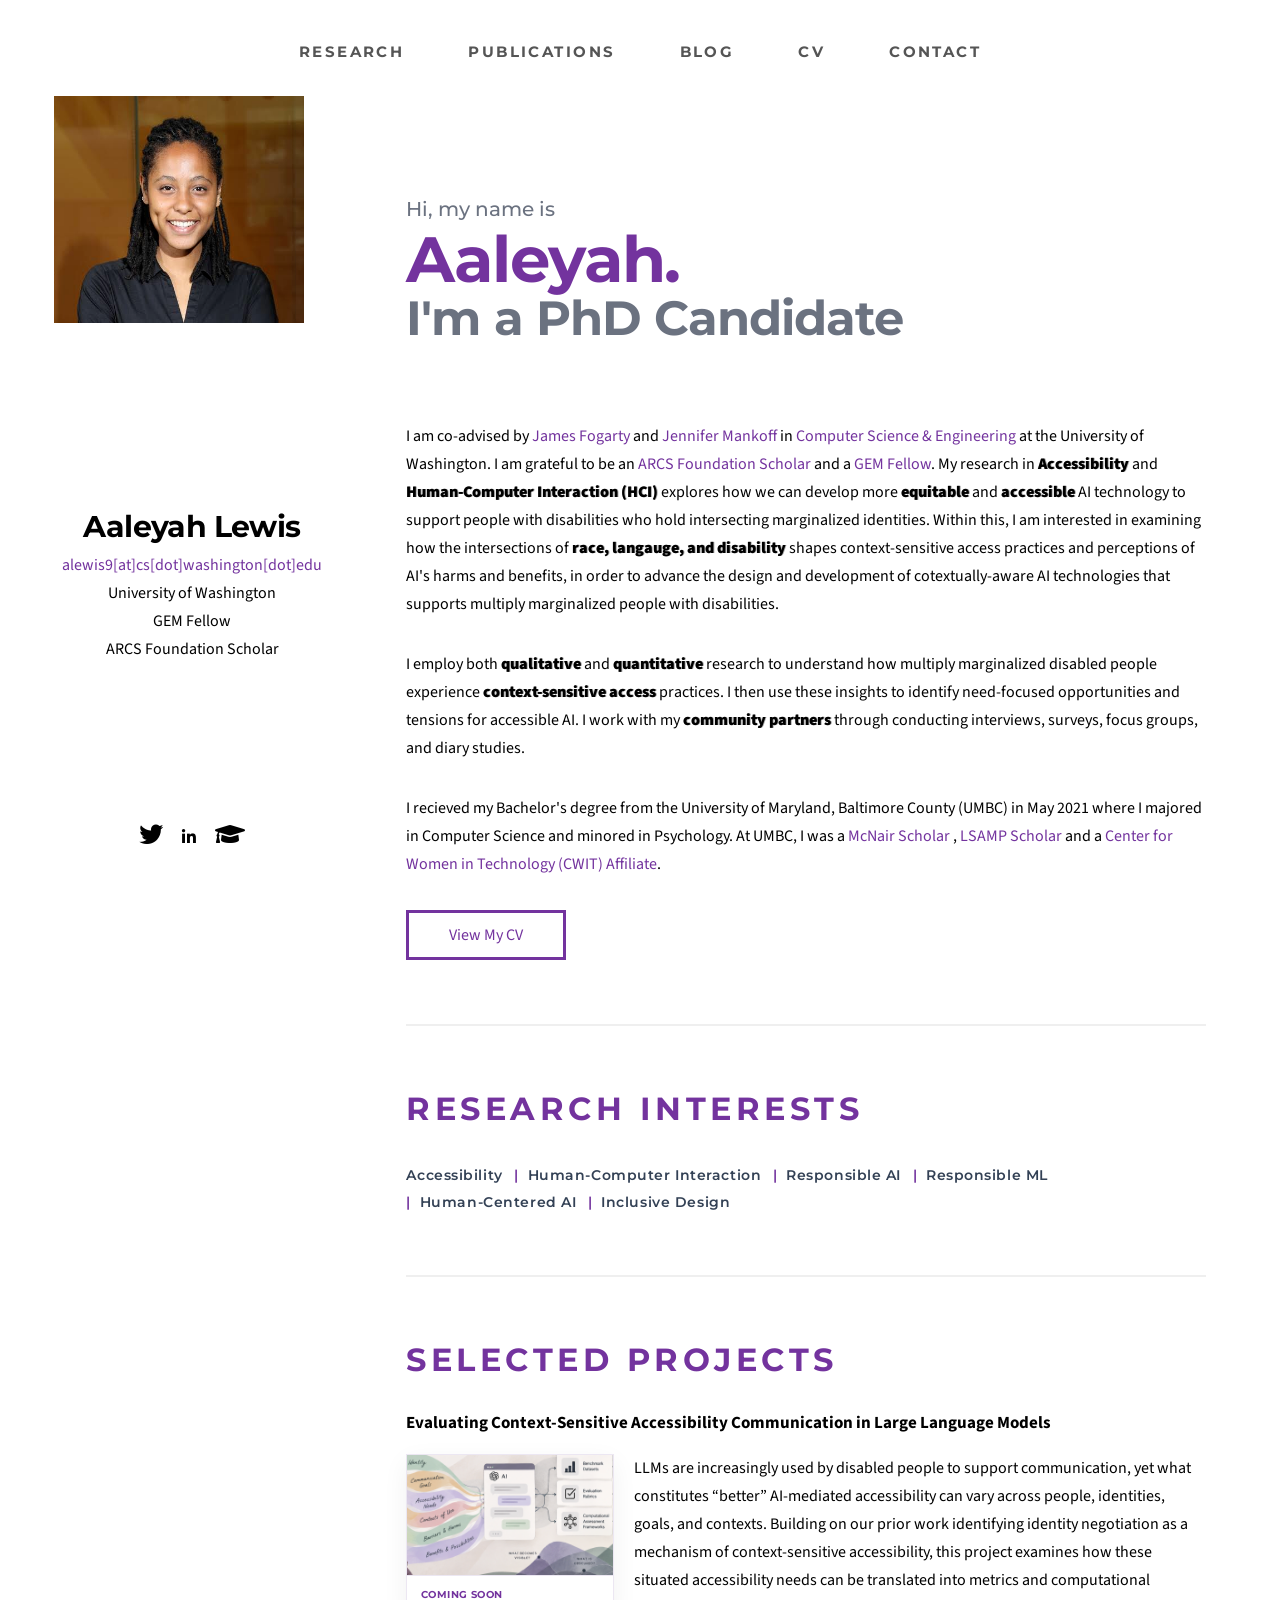
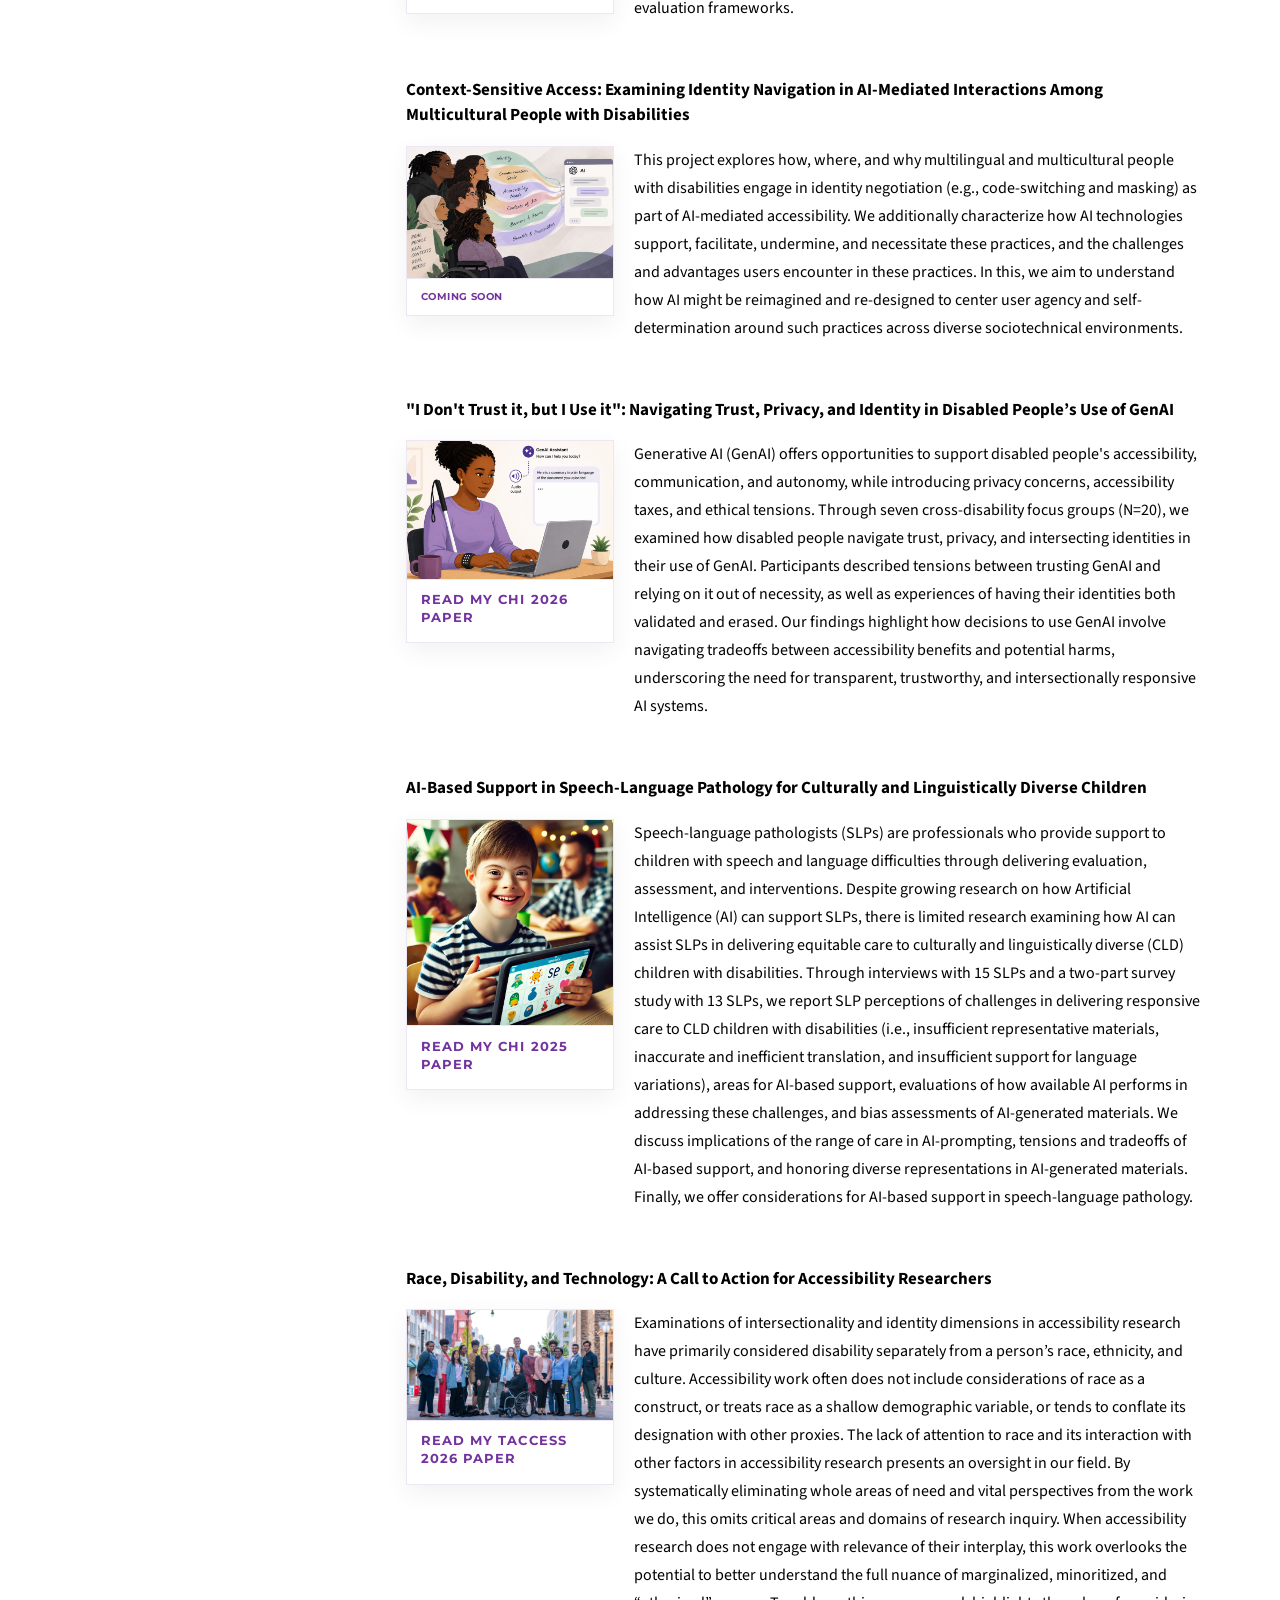
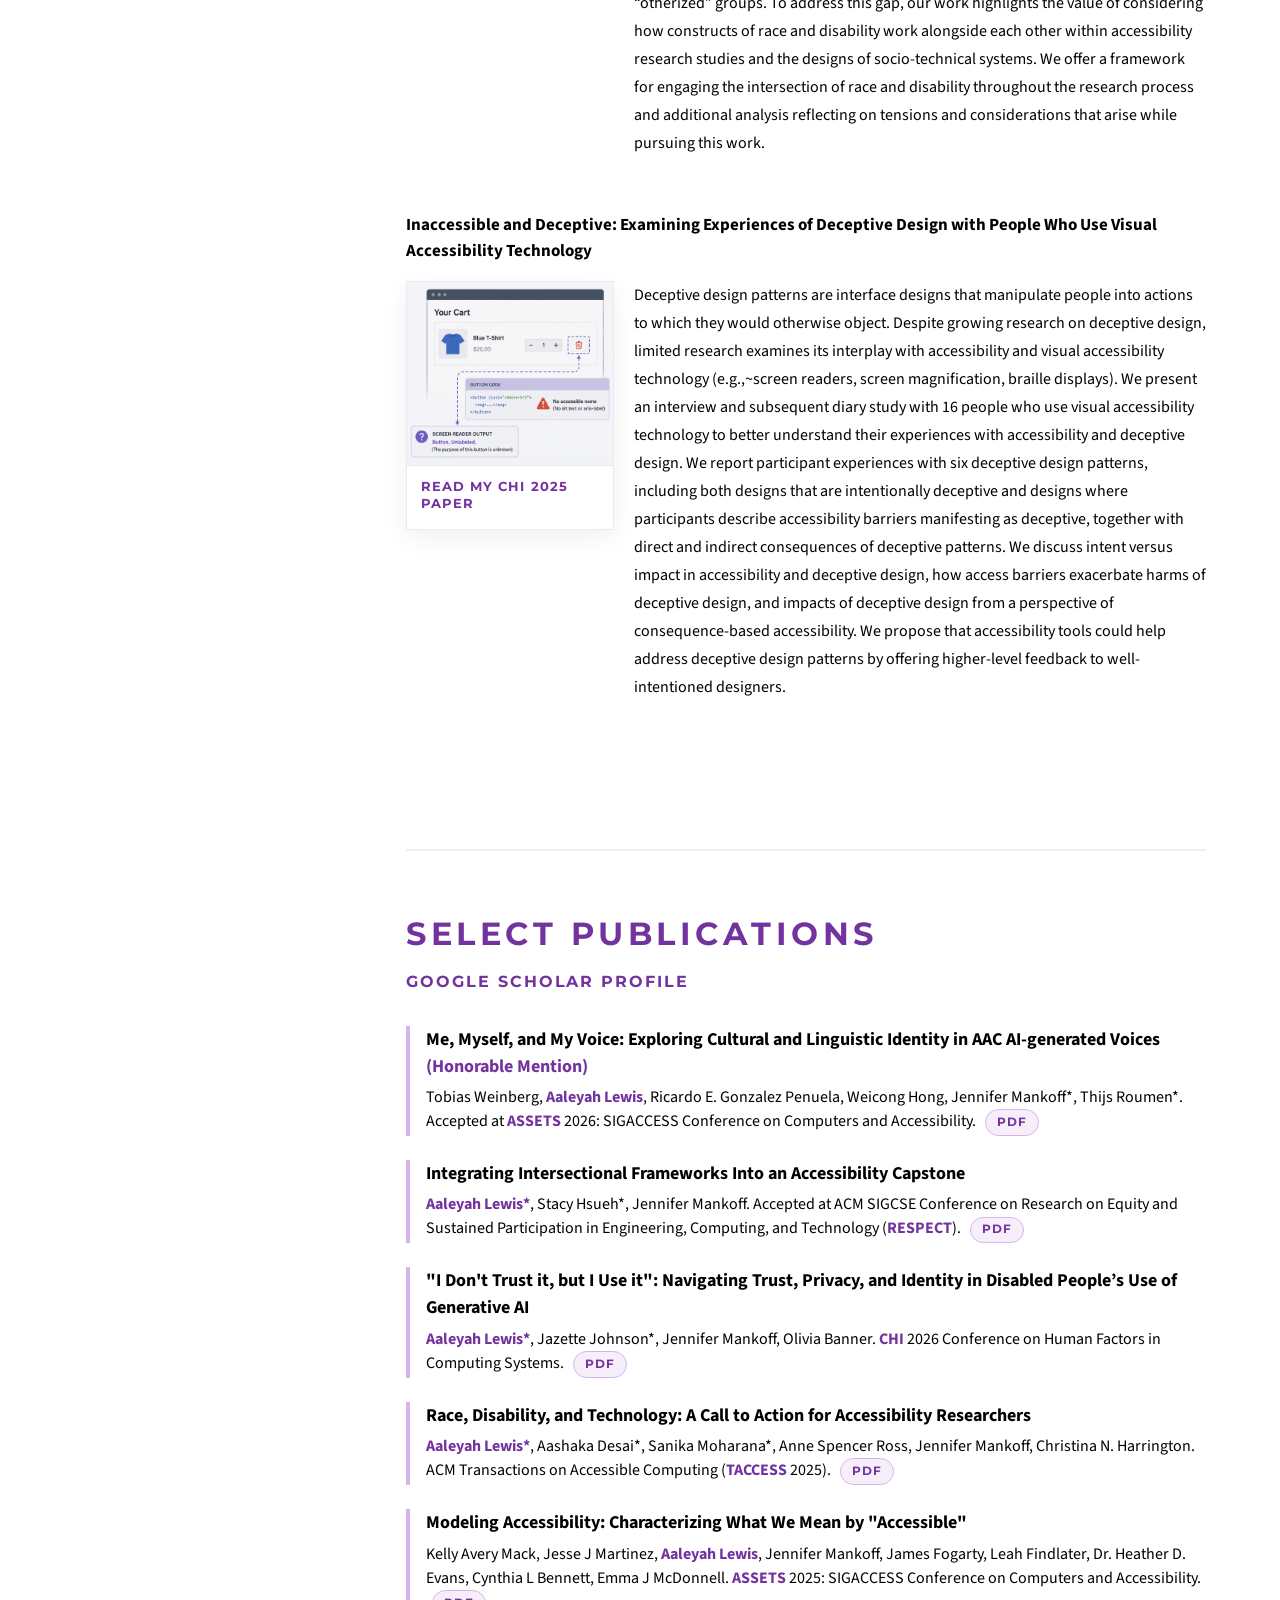
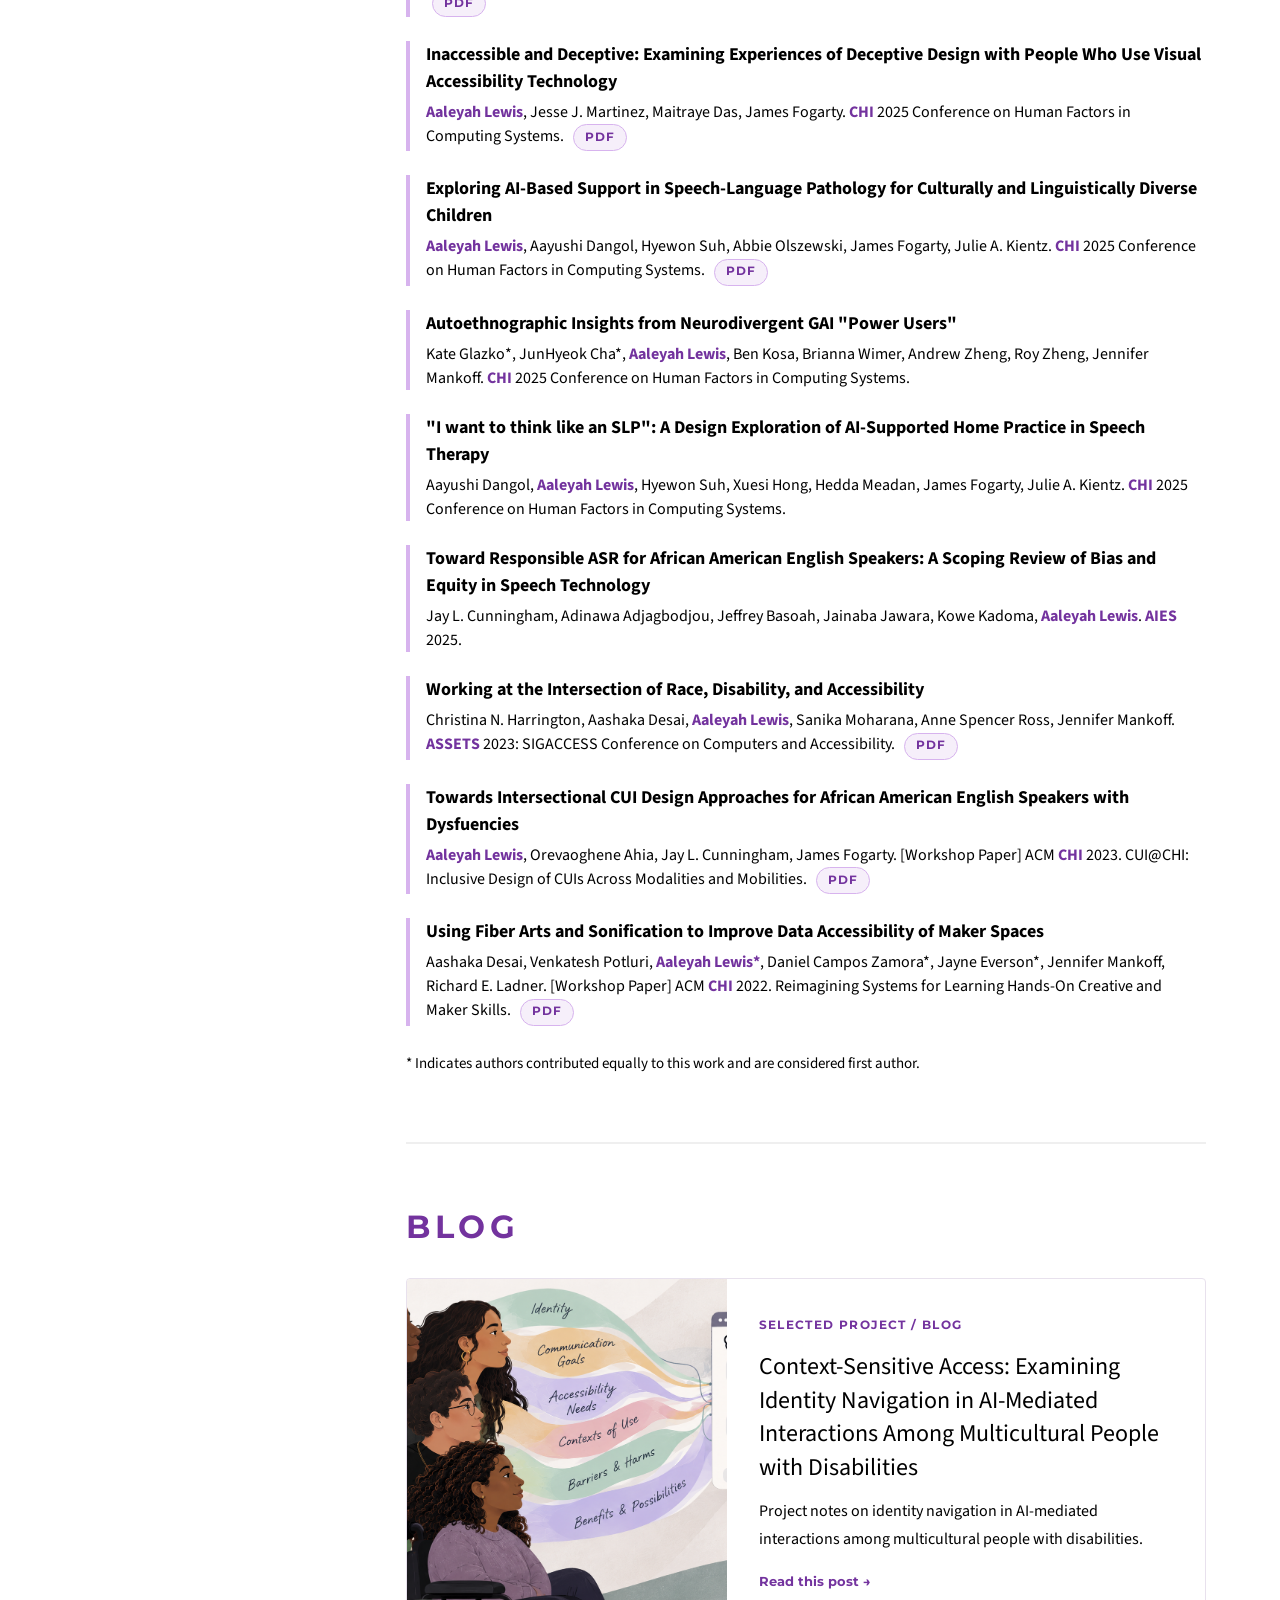
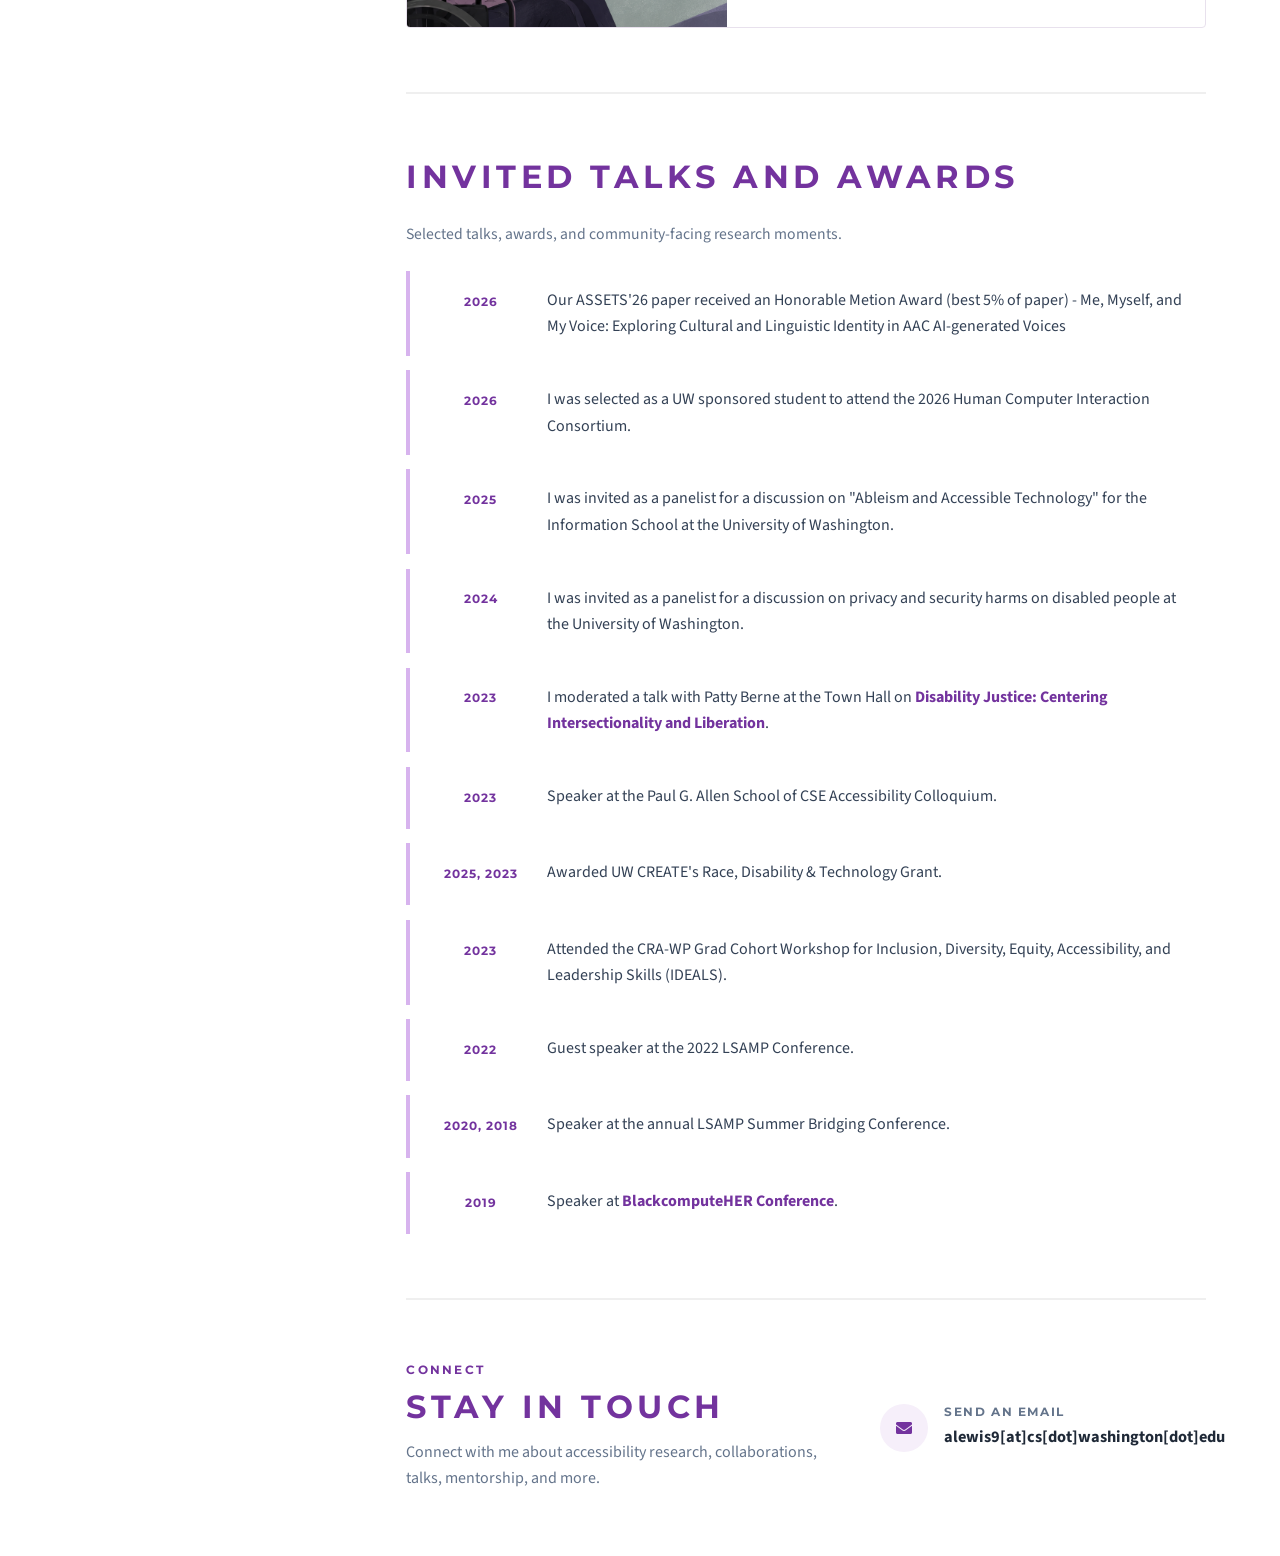
==== commit 2ad68881: "Style publication entries by venue Co-authored-by: Copilot App <223556219+Copilot@users.noreply.gith" ====
--- a/index.html
+++ b/index.html
@@ -10,7 +10,7 @@
 		<link rel="icon" type="image/png" href="images/prof1.png">
 		<meta charset="utf-8" />
 		<meta name="viewport" content="width=device-width, initial-scale=1, user-scalable=no" />
-		<link rel="stylesheet" href="assets/css/main.css?v=31" />
+		<link rel="stylesheet" href="assets/css/main.css?v=34" />
 		<link rel="stylesheet" href="assets/css/typology.css" />
 		<style>
 			bb {
@@ -184,57 +184,83 @@
 						<h2>Select Publications</h2>
 						<p> <a class="google-scholar-profile" href="https://scholar.google.com/citations?user=A2YdCkEAAAAJ&hl=en"> Google Scholar Profile </a> </p>
 
+							<div class="publication-entry">
 							<h3 style=font-size:18px><bb> Me, Myself, and My Voice: Exploring Cultural and Linguistic Identity in AAC AI-generated Voices</bb><bb><bbn> (Honorable Mention)</bbn></bb></h3>
 							<p style=font-size:16px>Tobias Weinberg, <bb><bbn>Aaleyah Lewis</bbn></bb>, Ricardo E. Gonzalez Penuela, Weicong Hong, Jennifer Mankoff*, Thijs Roumen*. 
-							Accepted at ASSETS 2026: SIGACCESS Conference on Computers and Accessibility. <a href="documents/me,myself,myvoice.pdf">PDF</a></p></p>
-						
+							Accepted at <span class="publication-venue">ASSETS</span> 2026: SIGACCESS Conference on Computers and Accessibility. <a href="documents/me,myself,myvoice.pdf">PDF</a></p></p>
+							</div>
+						
+							<div class="publication-entry">
 							<h3 style=font-size:18px><bb>Integrating Intersectional Frameworks Into an Accessibility Capstone</bb></h3>
 							<p style=font-size:16px><bb><bbn>Aaleyah Lewis*</bbn></bb>, Stacy Hsueh*, Jennifer Mankoff. 
-							Accepted at ACM SIGCSE Conference on Research on Equity and Sustained Participation in Engineering, Computing, and Technology (RESPECT). <a href="documents/respect26.pdf">PDF</a></p>
-						
+							Accepted at ACM SIGCSE Conference on Research on Equity and Sustained Participation in Engineering, Computing, and Technology (<span class="publication-venue">RESPECT</span>). <a href="documents/respect26.pdf">PDF</a></p>
+							</div>
+						
+							<div class="publication-entry">
 							<h3 style=font-size:18px><bb>"I Don't Trust it, but I Use it": Navigating Trust, Privacy, and Identity in Disabled People’s Use of Generative AI</bb></h3>
 							<p style=font-size:16px><bb><bbn>Aaleyah Lewis*</bbn></bb>, Jazette Johnson*, Jennifer Mankoff, Olivia Banner. 
-							CHI 2026 Conference on Human Factors in Computing Systems.<a href="documents/Idonttrustitchi2025.pdf"">PDF</a></p>
-						
+							<span class="publication-venue">CHI</span> 2026 Conference on Human Factors in Computing Systems. <a href="documents/Idonttrustitchi2025.pdf"">PDF</a></p>
+							</div>
+						
+							<div class="publication-entry">
 							<h3 style=font-size:18px><bb>Race, Disability, and Technology: A Call to Action for Accessibility Researchers</bb></h3>
 							<p style=font-size:16px><bb><bbn>Aaleyah Lewis*</bbn></bb>, Aashaka Desai*, Sanika Moharana*, Anne Spencer Ross, Jennifer Mankoff, Christina N. Harrington. 
-							ACM Transactions on Accessible Computing (TACCESS 2025).<a href="documents/Race,Disability,andTechnology.pdf">PDF</a></p>
-						
+							ACM Transactions on Accessible Computing (<span class="publication-venue">TACCESS</span> 2025). <a href="documents/Race,Disability,andTechnology.pdf">PDF</a></p>
+							</div>
+						
+							<div class="publication-entry">
 							<h3 style=font-size:18px><bb>Modeling Accessibility: Characterizing What We Mean by "Accessible"</bb></h3>
 							<p style=font-size:16px> Kelly Avery Mack, Jesse J Martinez, <bb><bbn>Aaleyah Lewis</bbn></bb>, Jennifer Mankoff, James Fogarty, Leah Findlater, Dr. Heather D. Evans, Cynthia L Bennett, Emma J McDonnell. 
-							ASSETS 2025: SIGACCESS Conference on Computers and Accessibility. <a href="documents/modelingaccessibility.pdf">PDF</a></p>
+							<span class="publication-venue">ASSETS</span> 2025: SIGACCESS Conference on Computers and Accessibility. <a href="documents/modelingaccessibility.pdf">PDF</a></p>
+							</div>
 							
+							<div class="publication-entry">
 							<h3 style=font-size:18px><bb>Inaccessible and Deceptive: Examining Experiences of Deceptive Design with People Who Use Visual Accessibility Technology</bb></h3>
 							<p style=font-size:16px> <bb><bbn>Aaleyah Lewis</bbn></bb>, Jesse J. Martinez, Maitraye Das, James Fogarty. 
-							CHI 2025 Conference on Human Factors in Computing Systems.<a href="documents/Inaccessible and Deceptive.pdf">PDF</a></p> 
-						
+							<span class="publication-venue">CHI</span> 2025 Conference on Human Factors in Computing Systems. <a href="documents/Inaccessible and Deceptive.pdf">PDF</a></p>
+							</div>
+						
+							<div class="publication-entry">
 							<h3 style=font-size:18px><bb>Exploring AI-Based Support in Speech-Language Pathology for Culturally and Linguistically Diverse Children</bb></h3>
 							<p style=font-size:16px> <bb><bbn>Aaleyah Lewis</bbn></bb>, Aayushi Dangol, Hyewon Suh, Abbie Olszewski, James Fogarty, Julie A. Kientz. 
-							CHI 2025 Conference on Human Factors in Computing Systems. <a href="documents/AI_for_Responsive_Speech_Language_PathologyCHI_TAPS_.pdf">PDF</a></p>
-						
+							<span class="publication-venue">CHI</span> 2025 Conference on Human Factors in Computing Systems. <a href="documents/AI_for_Responsive_Speech_Language_PathologyCHI_TAPS_.pdf">PDF</a></p>
+							</div>
+						
+							<div class="publication-entry">
 							<h3 style=font-size:18px><bb>Autoethnographic Insights from Neurodivergent GAI "Power Users"</bb></h3>
 							<p style=font-size:16px> Kate Glazko*, JunHyeok Cha*, <bb><bbn>Aaleyah Lewis</bbn></bb>, Ben Kosa, Brianna Wimer, Andrew Zheng, Roy Zheng, Jennifer Mankoff. 
-							CHI 2025 Conference on Human Factors in Computing Systems.</p>
-
+							<span class="publication-venue">CHI</span> 2025 Conference on Human Factors in Computing Systems.</p>
+							</div>
+
+							<div class="publication-entry">
 							<h3 style=font-size:18px><bb>"I want to think like an SLP": A Design Exploration of AI-Supported Home Practice in Speech Therapy</bb></h3>
 							<p style=font-size:16px> Aayushi Dangol, <bb><bbn>Aaleyah Lewis</bbn></bb>, Hyewon Suh, Xuesi Hong, Hedda Meadan, James Fogarty, Julie A. Kientz. 
-							CHI 2025 Conference on Human Factors in Computing Systems.</p>
-
+							<span class="publication-venue">CHI</span> 2025 Conference on Human Factors in Computing Systems.</p>
+							</div>
+
+							<div class="publication-entry">
 							<h3 style=font-size:18px><bb>Toward Responsible ASR for African American English Speakers: A Scoping Review of Bias and Equity in Speech Technology</bb></h3>
 							<p style=font-size:16px> Jay L. Cunningham, Adinawa Adjagbodjou, Jeffrey Basoah, Jainaba Jawara, Kowe Kadoma, <bb><bbn>Aaleyah Lewis</bbn></bb>. 
-							AIES 2025.</p>
-						
+							<span class="publication-venue">AIES</span> 2025.</p>
+							</div>
+						
+							<div class="publication-entry">
 							<h3 style=font-size:18px><bb>Working at the Intersection of Race, Disability, and Accessibility </bb></h3>
 							<p style=font-size:16px> Christina N. Harrington, Aashaka Desai, <bb><bbn>Aaleyah Lewis</bbn></bb>, Sanika Moharana, Anne Spencer Ross, Jennifer Mankoff. 
-							ASSETS 2023: SIGACCESS Conference on Computers and Accessibility. <a href="documents/Working_at_the_Intersection_of_Race__Disability_and_Accessibility.pdf">PDF</a></p>
-						
+							<span class="publication-venue">ASSETS</span> 2023: SIGACCESS Conference on Computers and Accessibility. <a href="documents/Working_at_the_Intersection_of_Race__Disability_and_Accessibility.pdf">PDF</a></p>
+							</div>
+						
+							<div class="publication-entry">
 							<h3 style=font-size:18px><bb>Towards Intersectional CUI Design Approaches for African American English Speakers with Dysfuencies </bb></h3>
 							<p style=font-size:16px><bb><bbn>Aaleyah Lewis</bbn></bb>, Orevaoghene Ahia, Jay L. Cunningham, James Fogarty. 
-							[Workshop Paper] ACM CHI 2023. CUI@CHI: Inclusive Design of CUIs Across Modalities and Mobilities. <a href="documents/Towards_Intersectional_CUI_Design_Approaches_for_African_American_English_Speakers_with_Dysfluencies (1).pdf">PDF</a></p>
-						
+							[Workshop Paper] ACM <span class="publication-venue">CHI</span> 2023. CUI@CHI: Inclusive Design of CUIs Across Modalities and Mobilities. <a href="documents/Towards_Intersectional_CUI_Design_Approaches_for_African_American_English_Speakers_with_Dysfluencies (1).pdf">PDF</a></p>
+							</div>
+						
+							<div class="publication-entry">
 							<h3 style=font-size:18px><bb>Using Fiber Arts and Sonification to Improve Data Accessibility of Maker Spaces</bb></h3>
 							<p style=font-size:16px> Aashaka Desai, Venkatesh Potluri, <bb><bbn>Aaleyah Lewis*</bbn></bb>, Daniel Campos Zamora*, Jayne Everson*, Jennifer Mankoff, Richard E. Ladner. 
-							[Workshop Paper] ACM CHI 2022. Reimagining Systems for Learning Hands-On Creative and Maker Skills. <a href="documents/FiberArts_and_Sonification (2).pdf">PDF</a></p>
+							[Workshop Paper] ACM <span class="publication-venue">CHI</span> 2022. Reimagining Systems for Learning Hands-On Creative and Maker Skills. <a href="documents/FiberArts_and_Sonification (2).pdf">PDF</a></p>
+							</div>
 
 						
 						<p style=font-size:15px>* Indicates authors contributed equally to this work and are considered first author.</p>
--- a/assets/css/main.css
+++ b/assets/css/main.css
@@ -2316,7 +2316,7 @@
   }
 }
 
-/* Publication PDF buttons */
+/* Publication PDF links */
 #publication a[href$=".pdf"] {
   background: #f6effa;
   border: 1px solid #d7b3ee;
@@ -2335,6 +2335,16 @@
   transition: background-color 0.2s ease, border-color 0.2s ease, color 0.2s ease, transform 0.2s ease;
 }
 
+#publication a[href$=".pdf"]:hover,
+#publication a[href$=".pdf"]:focus-visible {
+  background: #73339e;
+  border-color: #73339e;
+  color: #ffffff !important;
+  text-decoration: underline;
+  text-underline-offset: 0.18em;
+  transform: translateY(-1px);
+}
+
 #publication .google-scholar-profile {
   color: #73339e;
   font-family: "Montserrat", "Source Sans Pro", Helvetica, sans-serif;
@@ -2358,14 +2368,15 @@
   outline-offset: 3px;
 }
 
-#publication a[href$=".pdf"]:hover,
-#publication a[href$=".pdf"]:focus-visible {
-  background: #73339e;
-  border-color: #73339e;
-  color: #ffffff !important;
-  text-decoration: underline;
-  text-underline-offset: 0.18em;
-  transform: translateY(-1px);
+#publication .publication-venue {
+  color: #73339e;
+  font-weight: 700;
+}
+
+#publication .publication-entry {
+  border-left: 4px solid #d7b3ee;
+  margin-bottom: 1.5rem;
+  padding-left: 1rem;
 }
 
 #publication a[href$=".pdf"]:focus-visible {
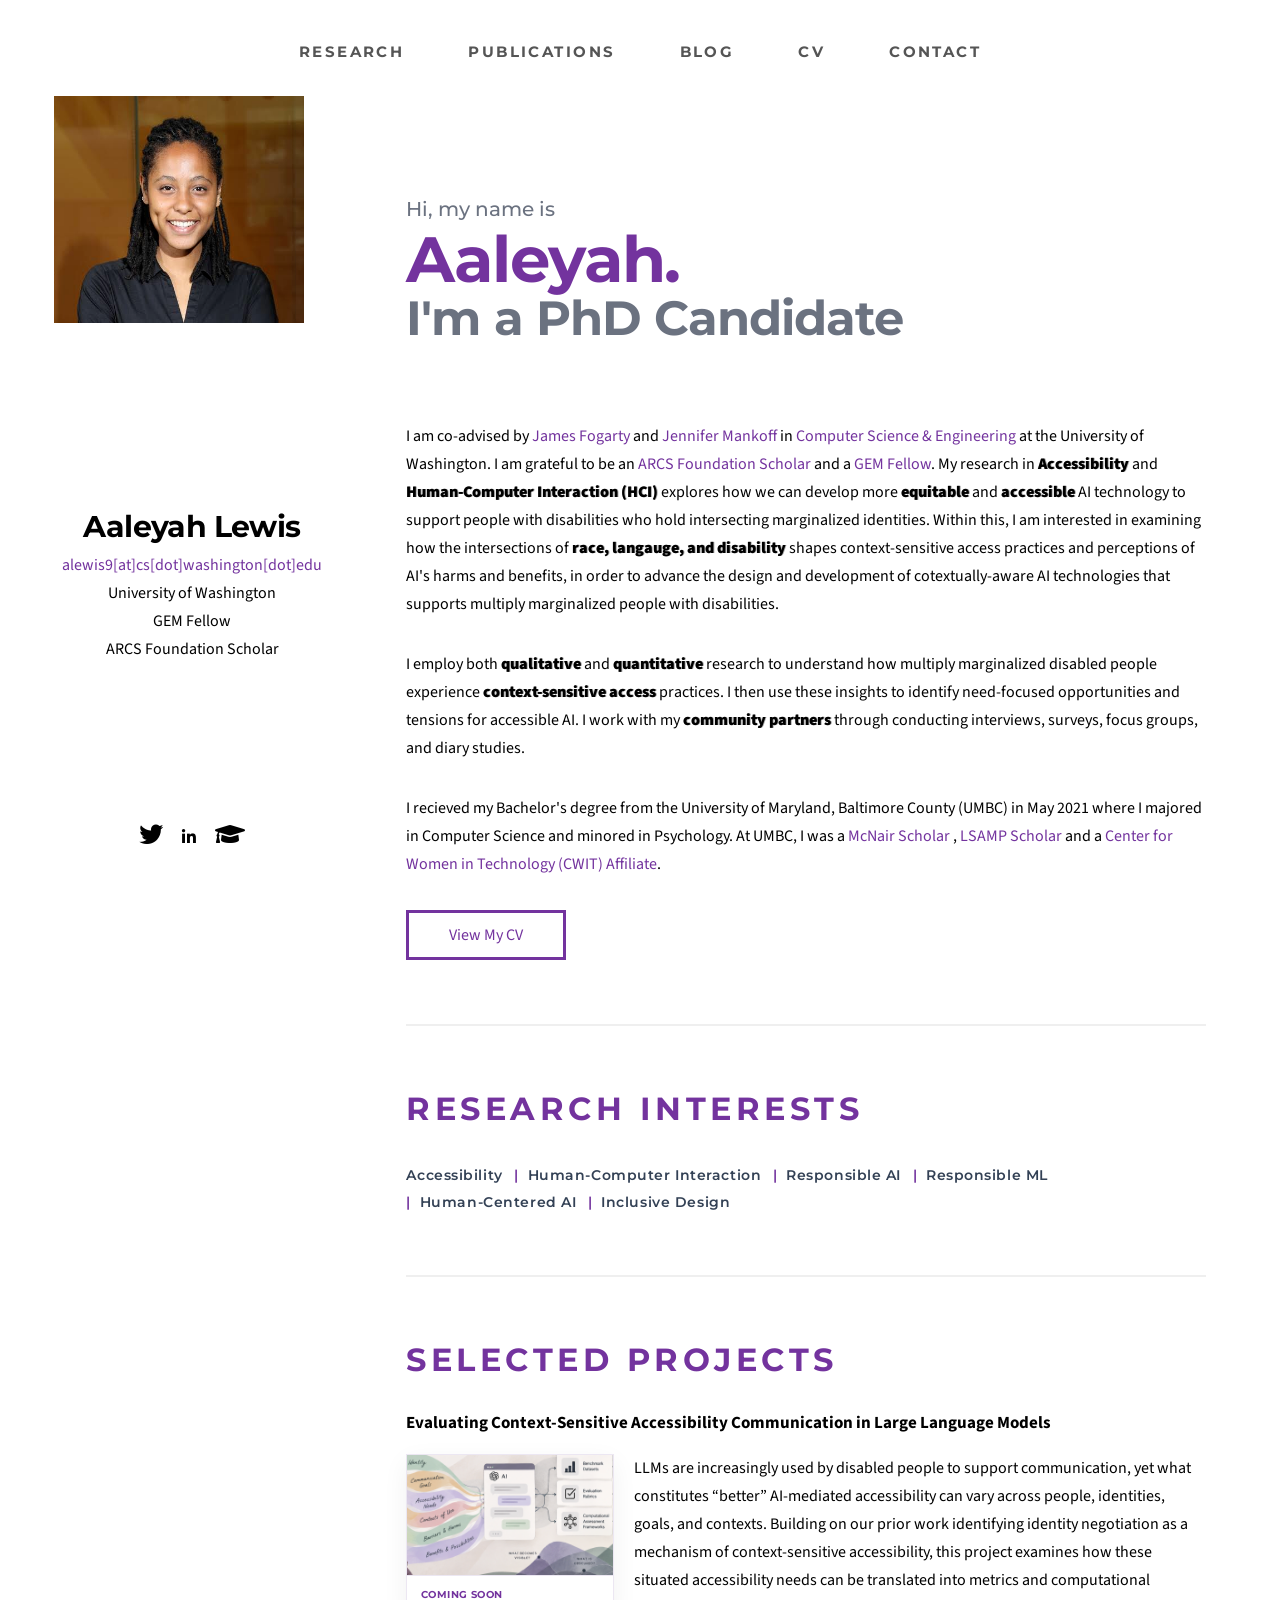
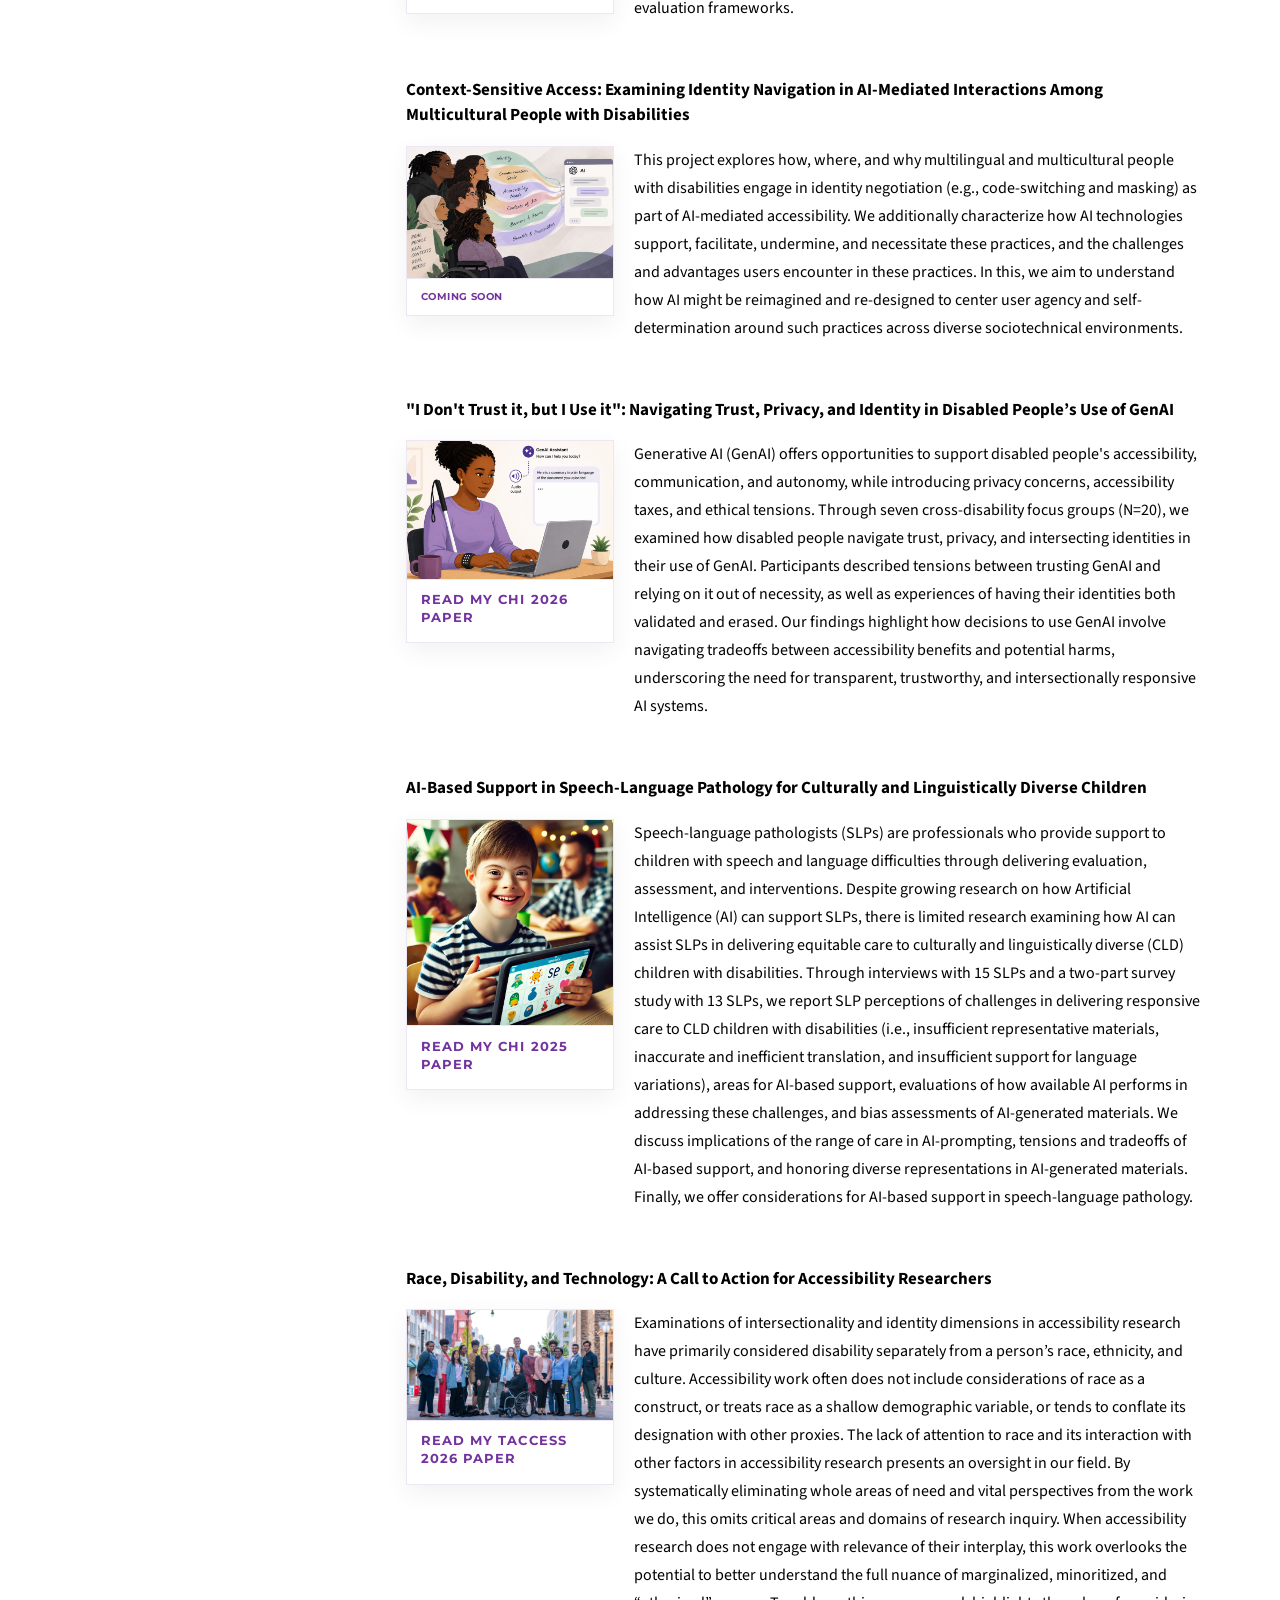
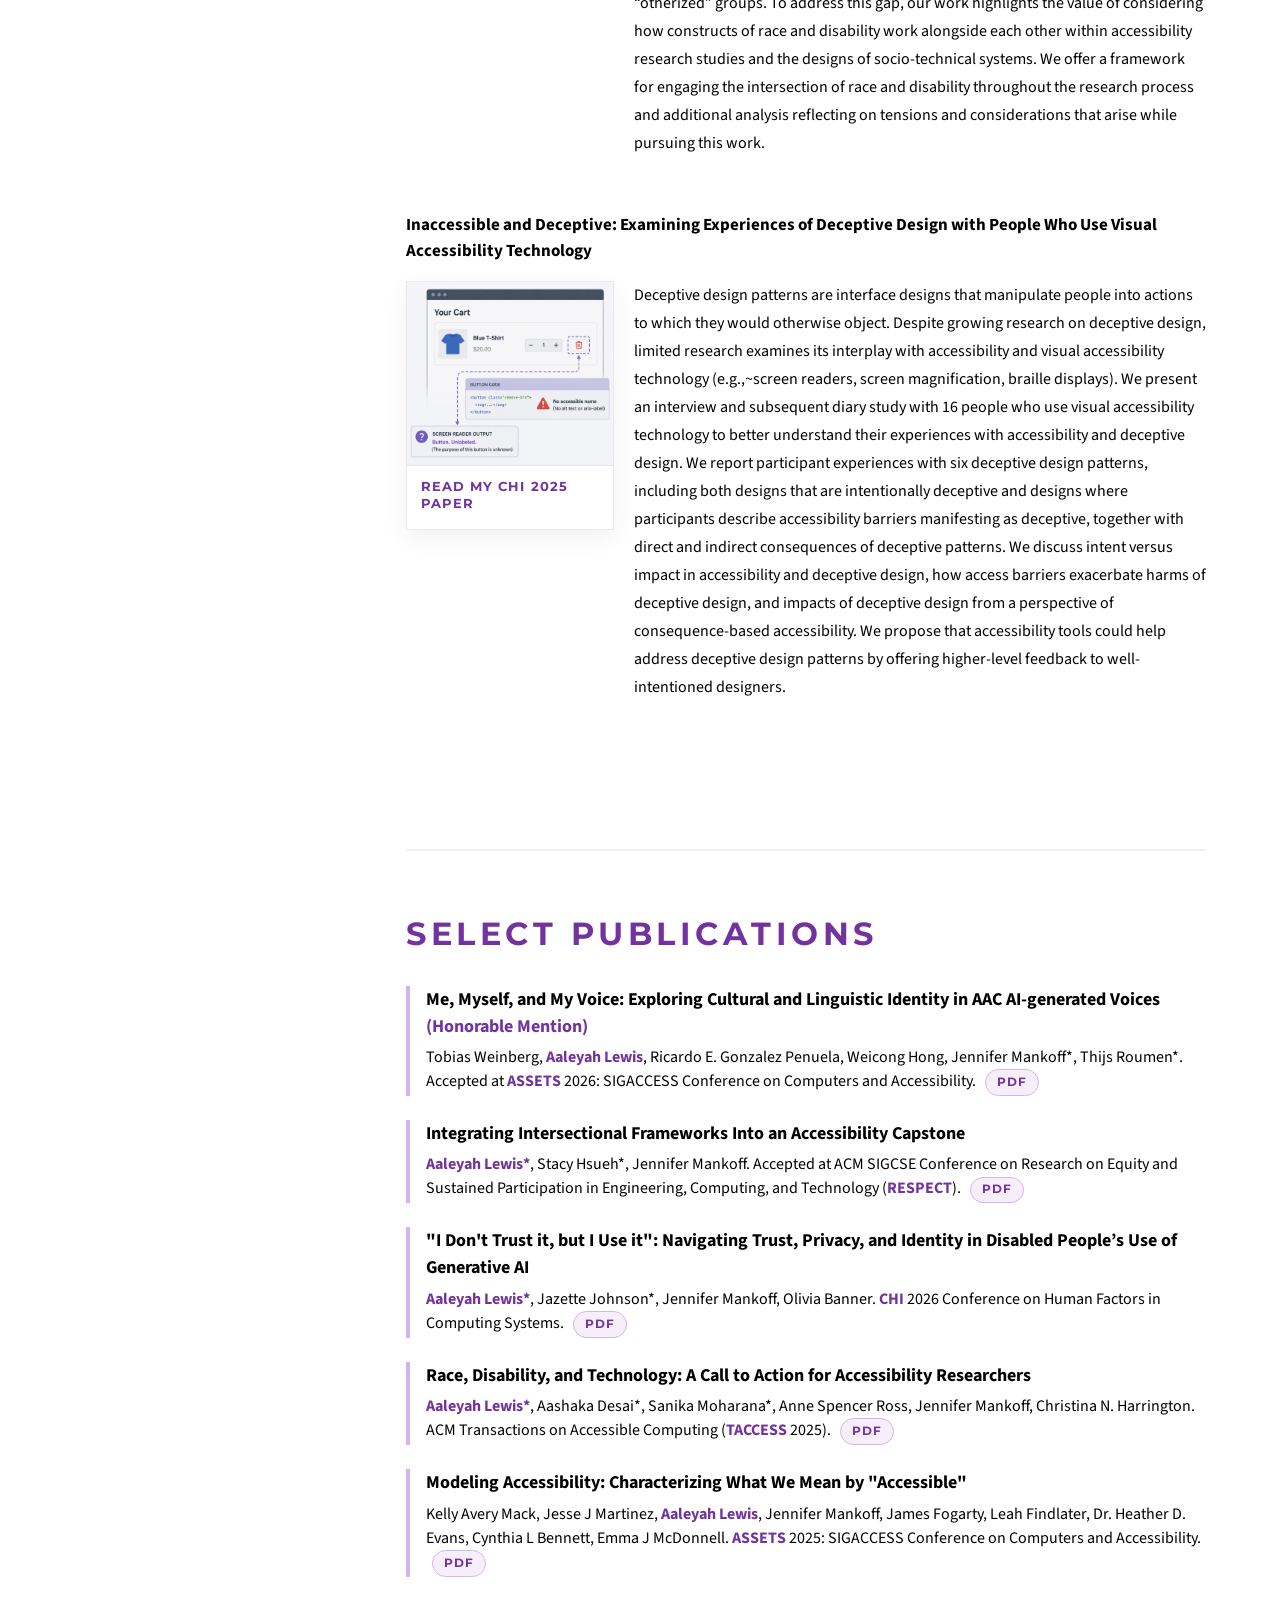
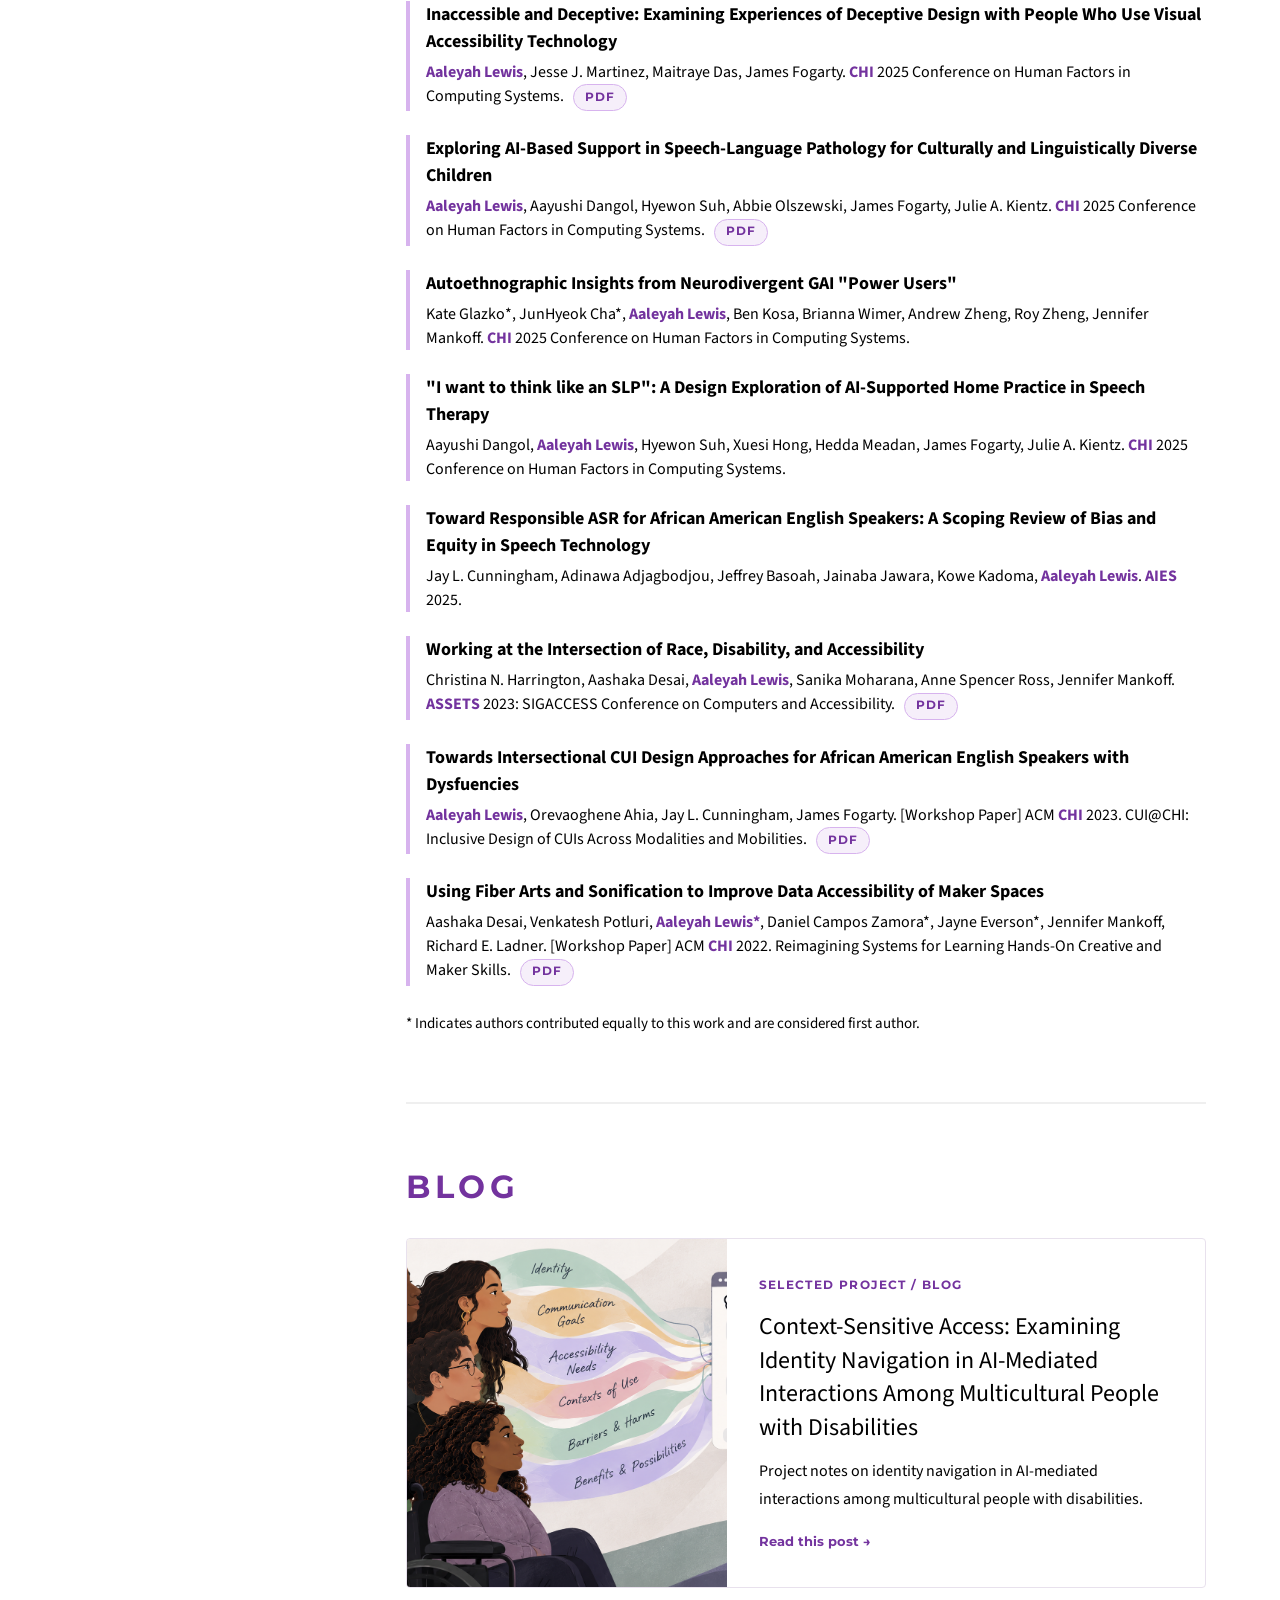
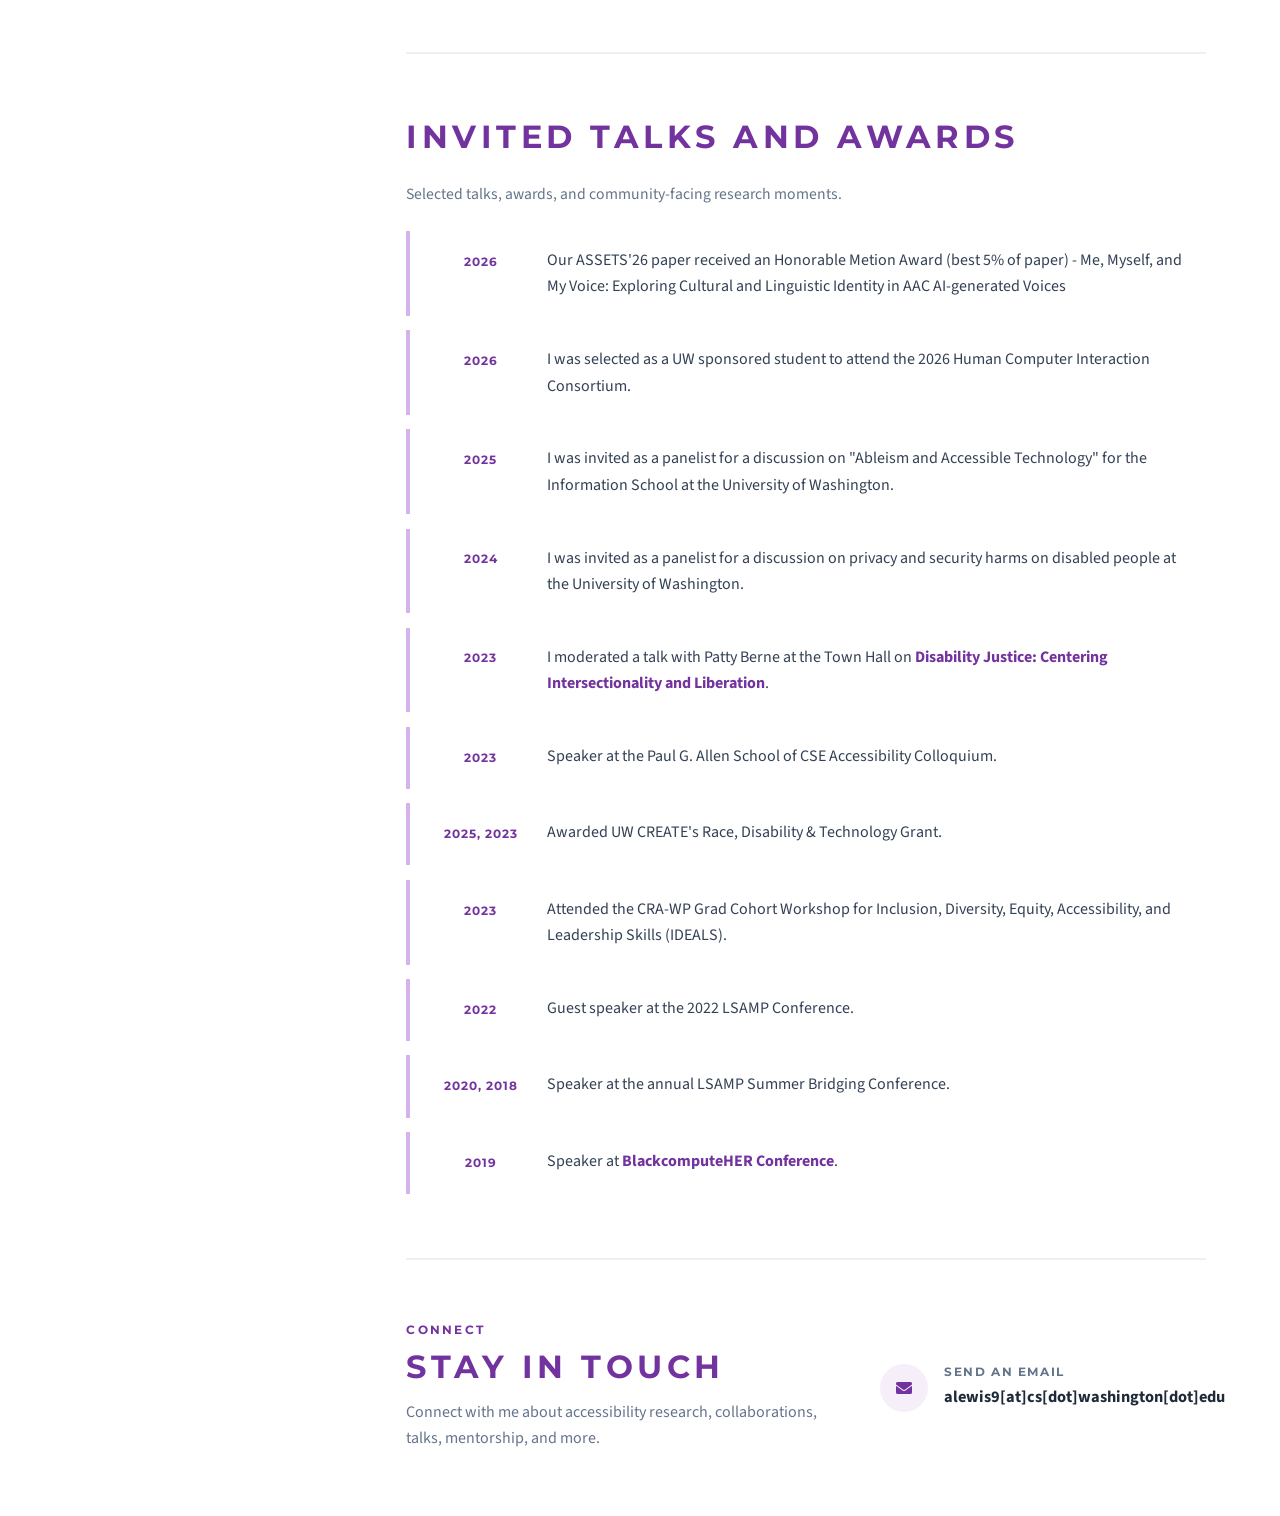
==== commit e3a8267f: "took out google scholar in selected publications we have the icon in the side bar now" ====
--- a/index.html
+++ b/index.html
@@ -182,7 +182,6 @@
 				<section id="publication">
 					<header class="major">
 						<h2>Select Publications</h2>
-						<p> <a class="google-scholar-profile" href="https://scholar.google.com/citations?user=A2YdCkEAAAAJ&hl=en"> Google Scholar Profile </a> </p>
 
 							<div class="publication-entry">
 							<h3 style=font-size:18px><bb> Me, Myself, and My Voice: Exploring Cultural and Linguistic Identity in AAC AI-generated Voices</bb><bb><bbn> (Honorable Mention)</bbn></bb></h3>
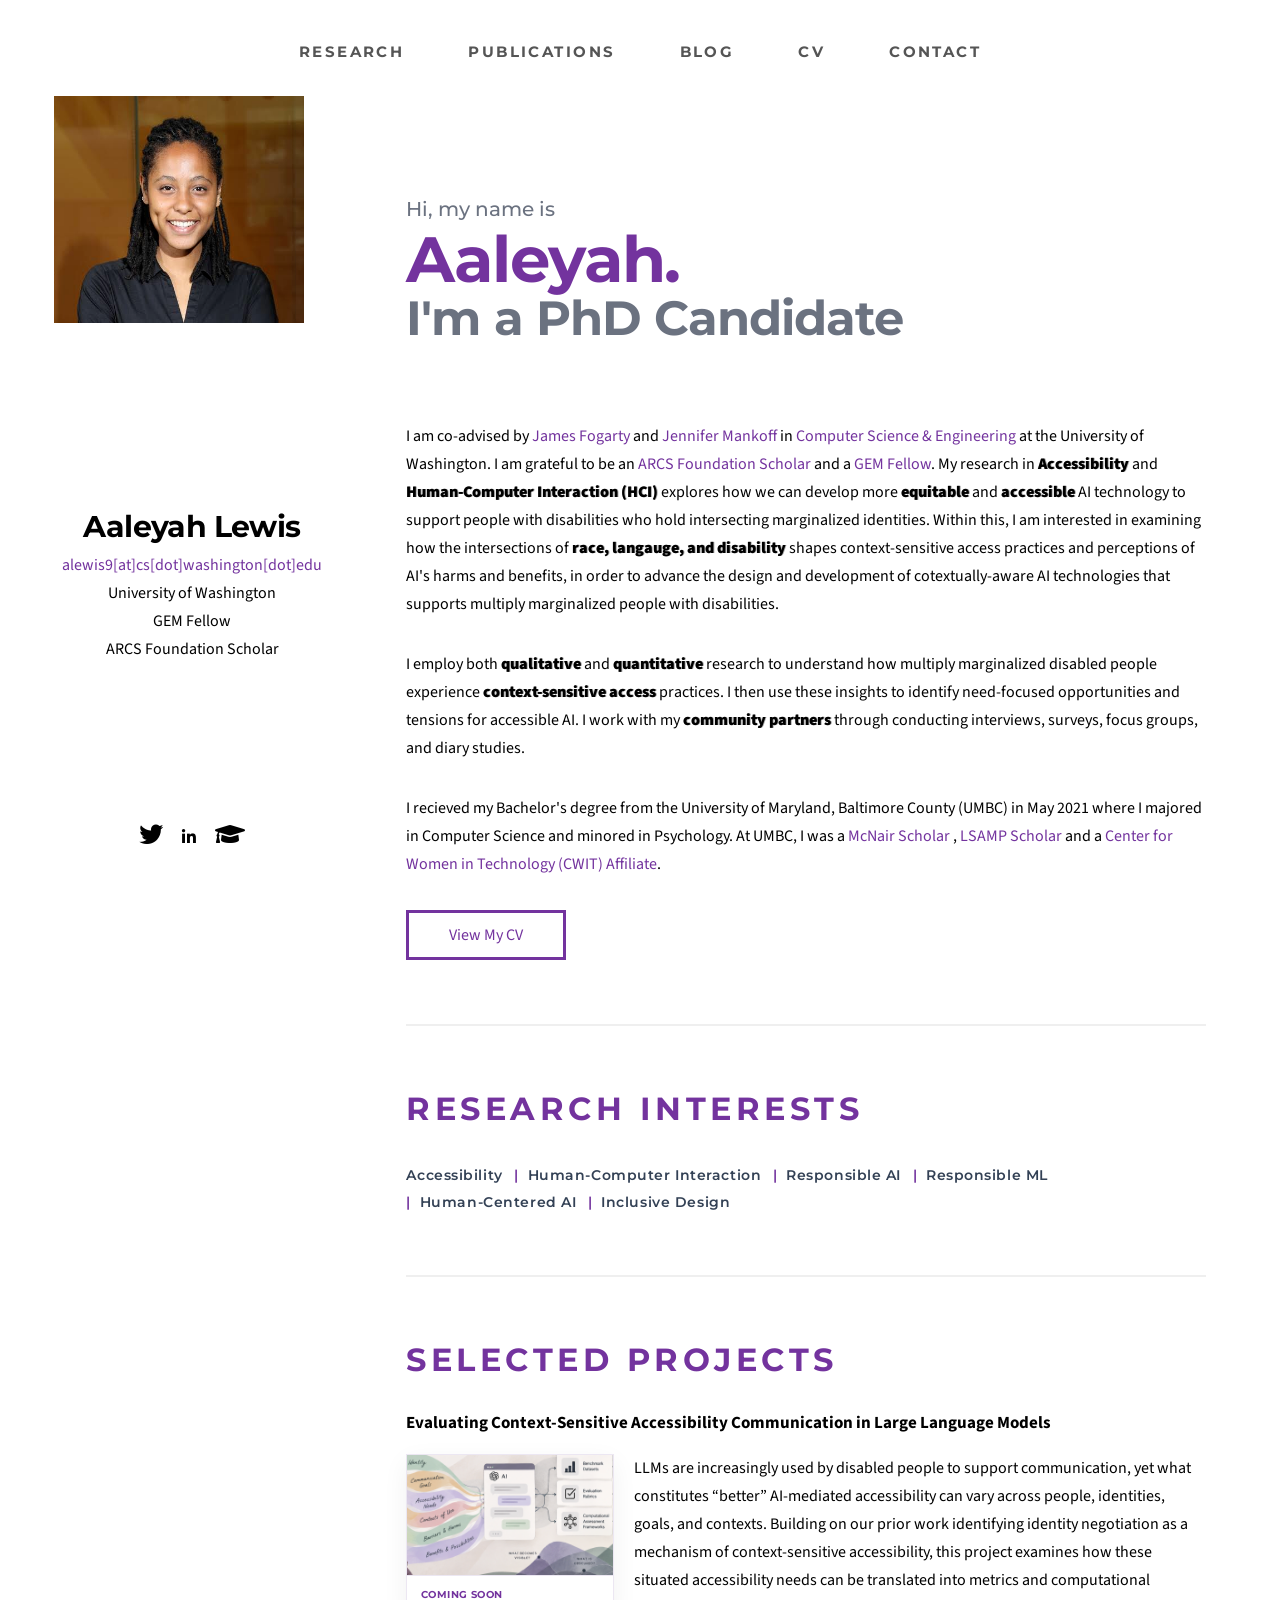
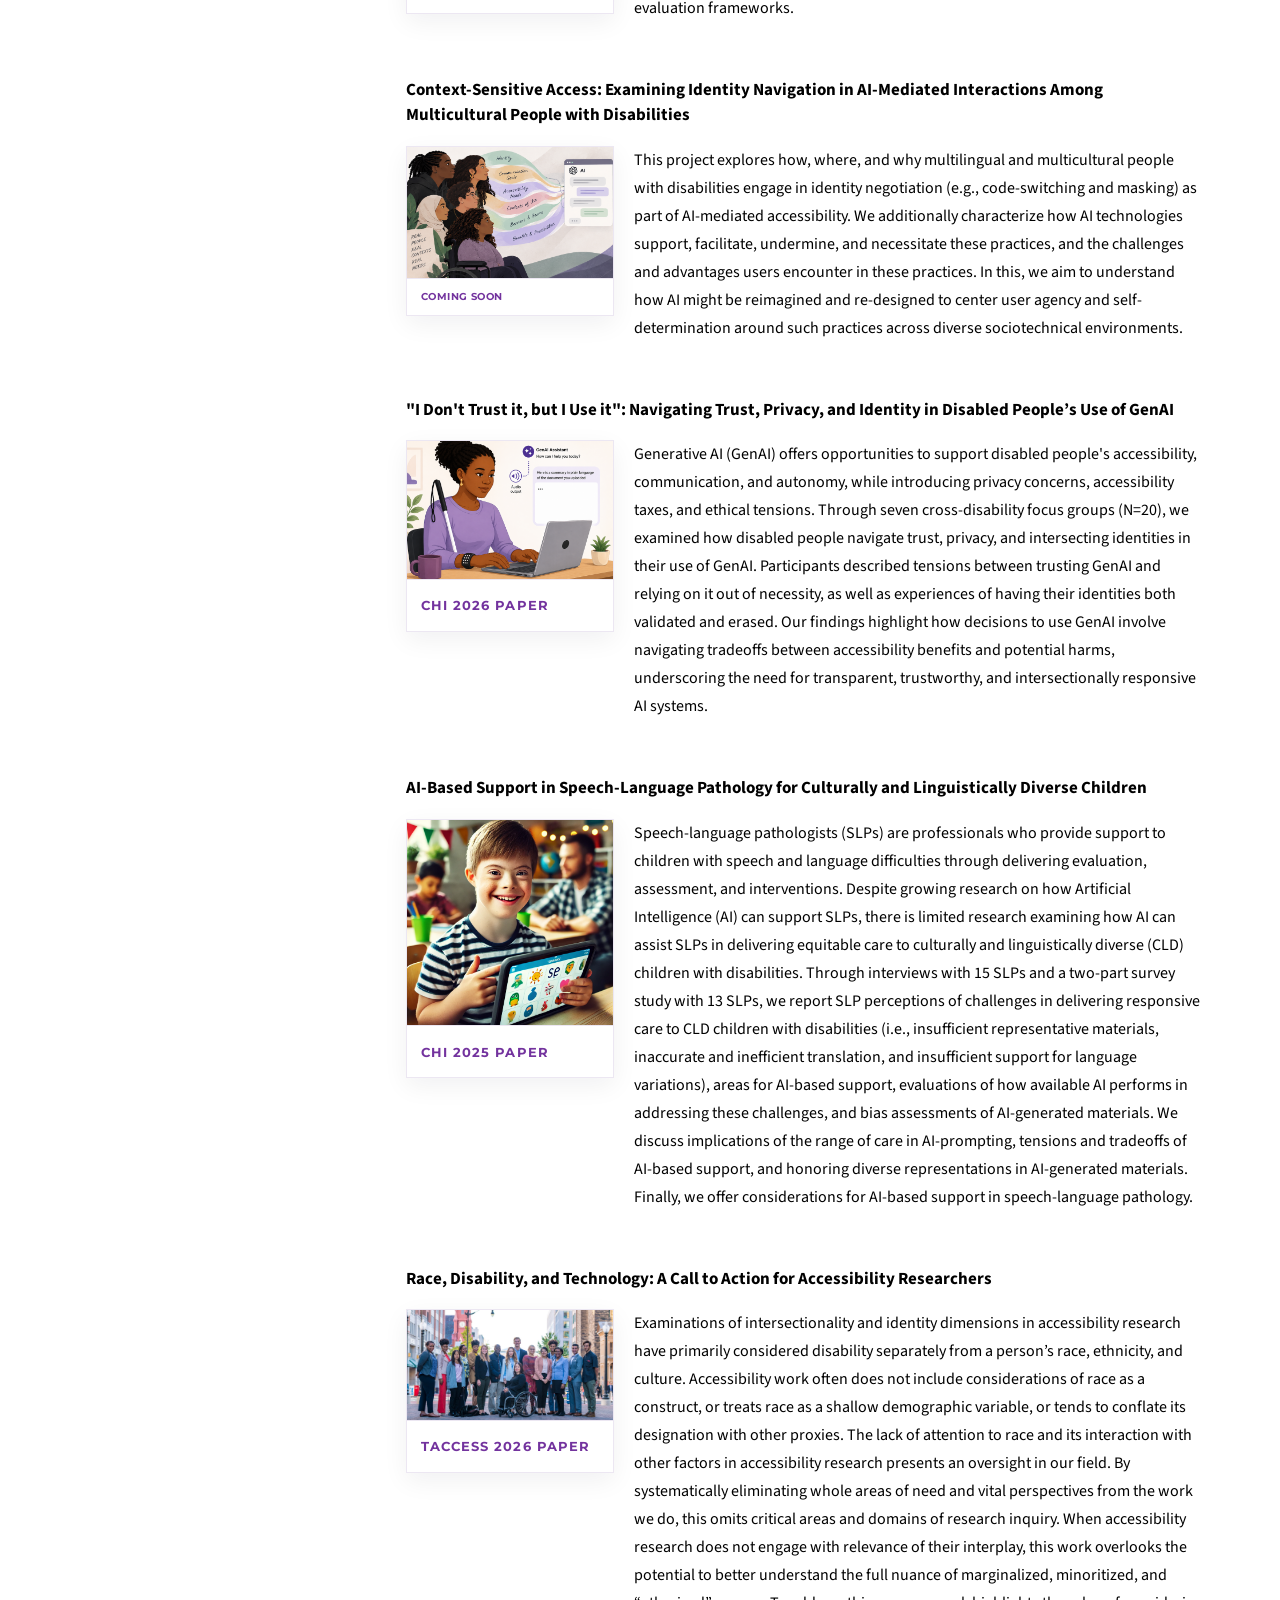
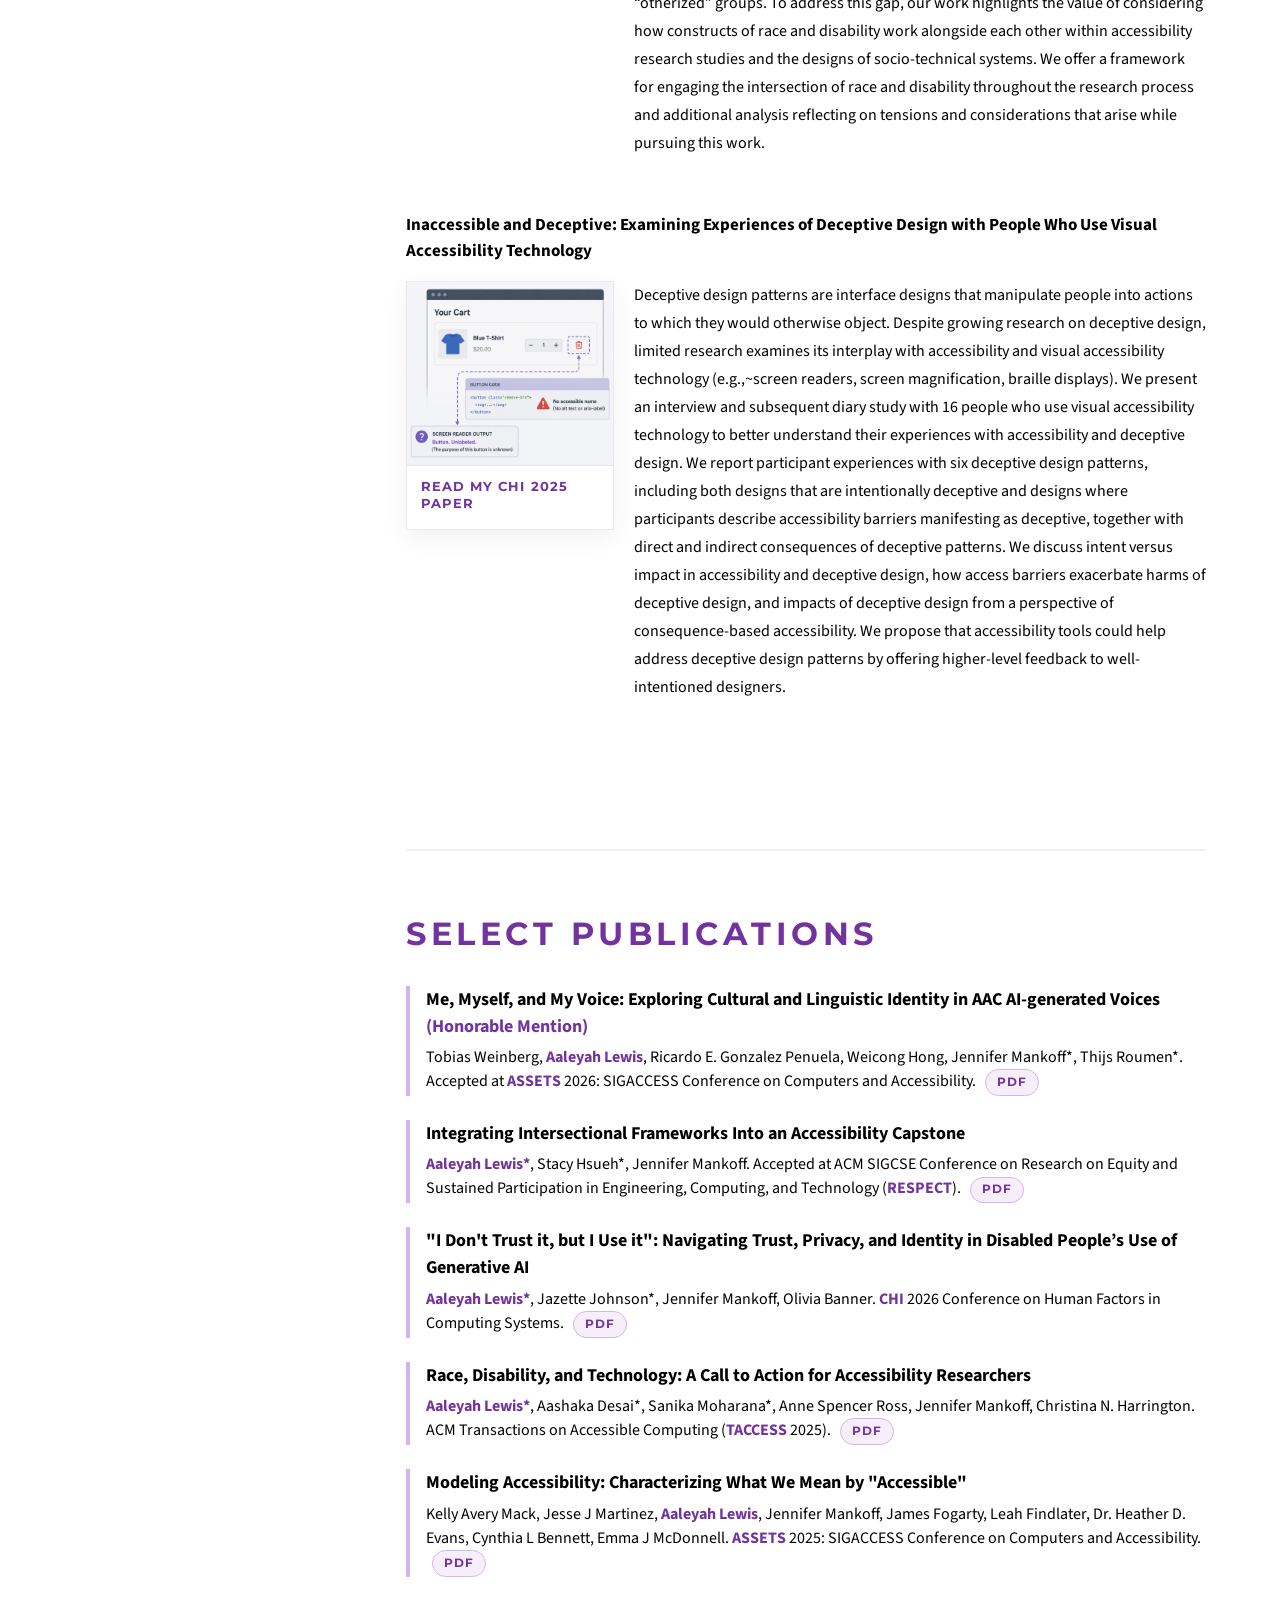
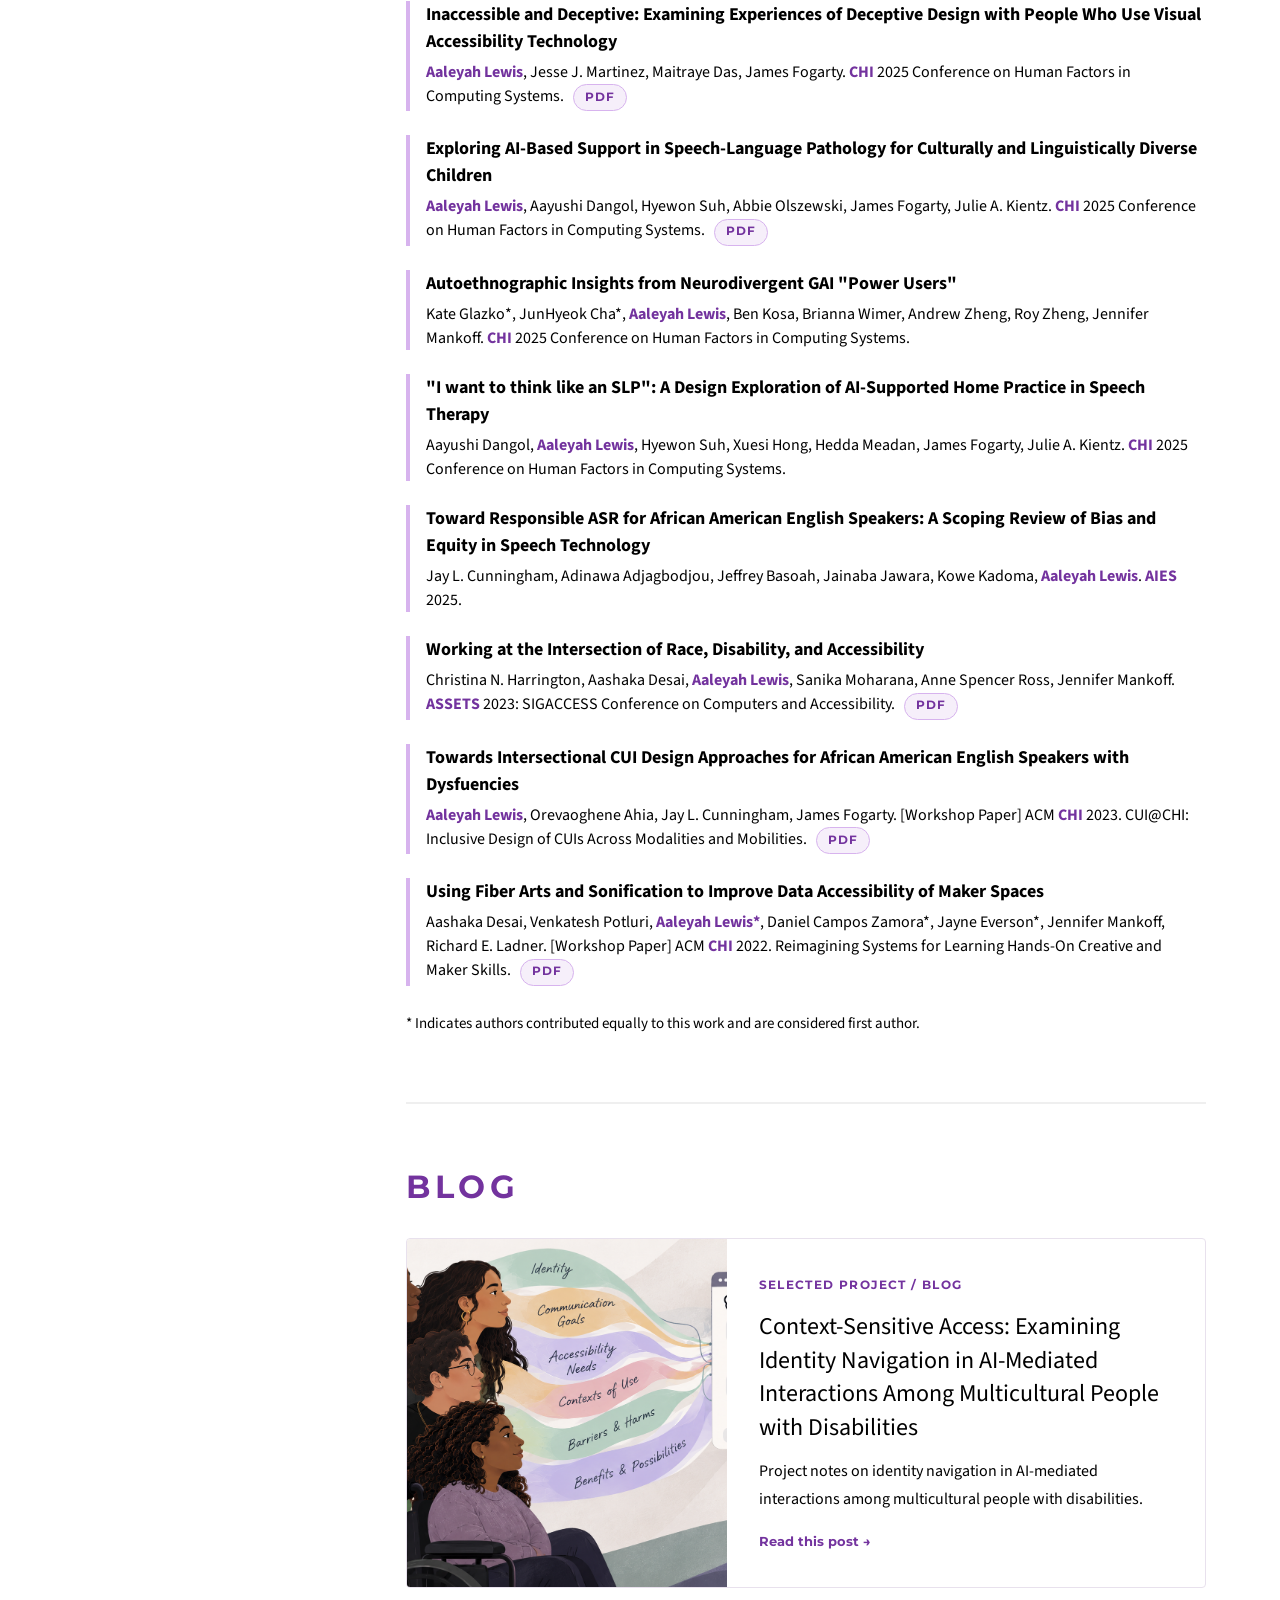
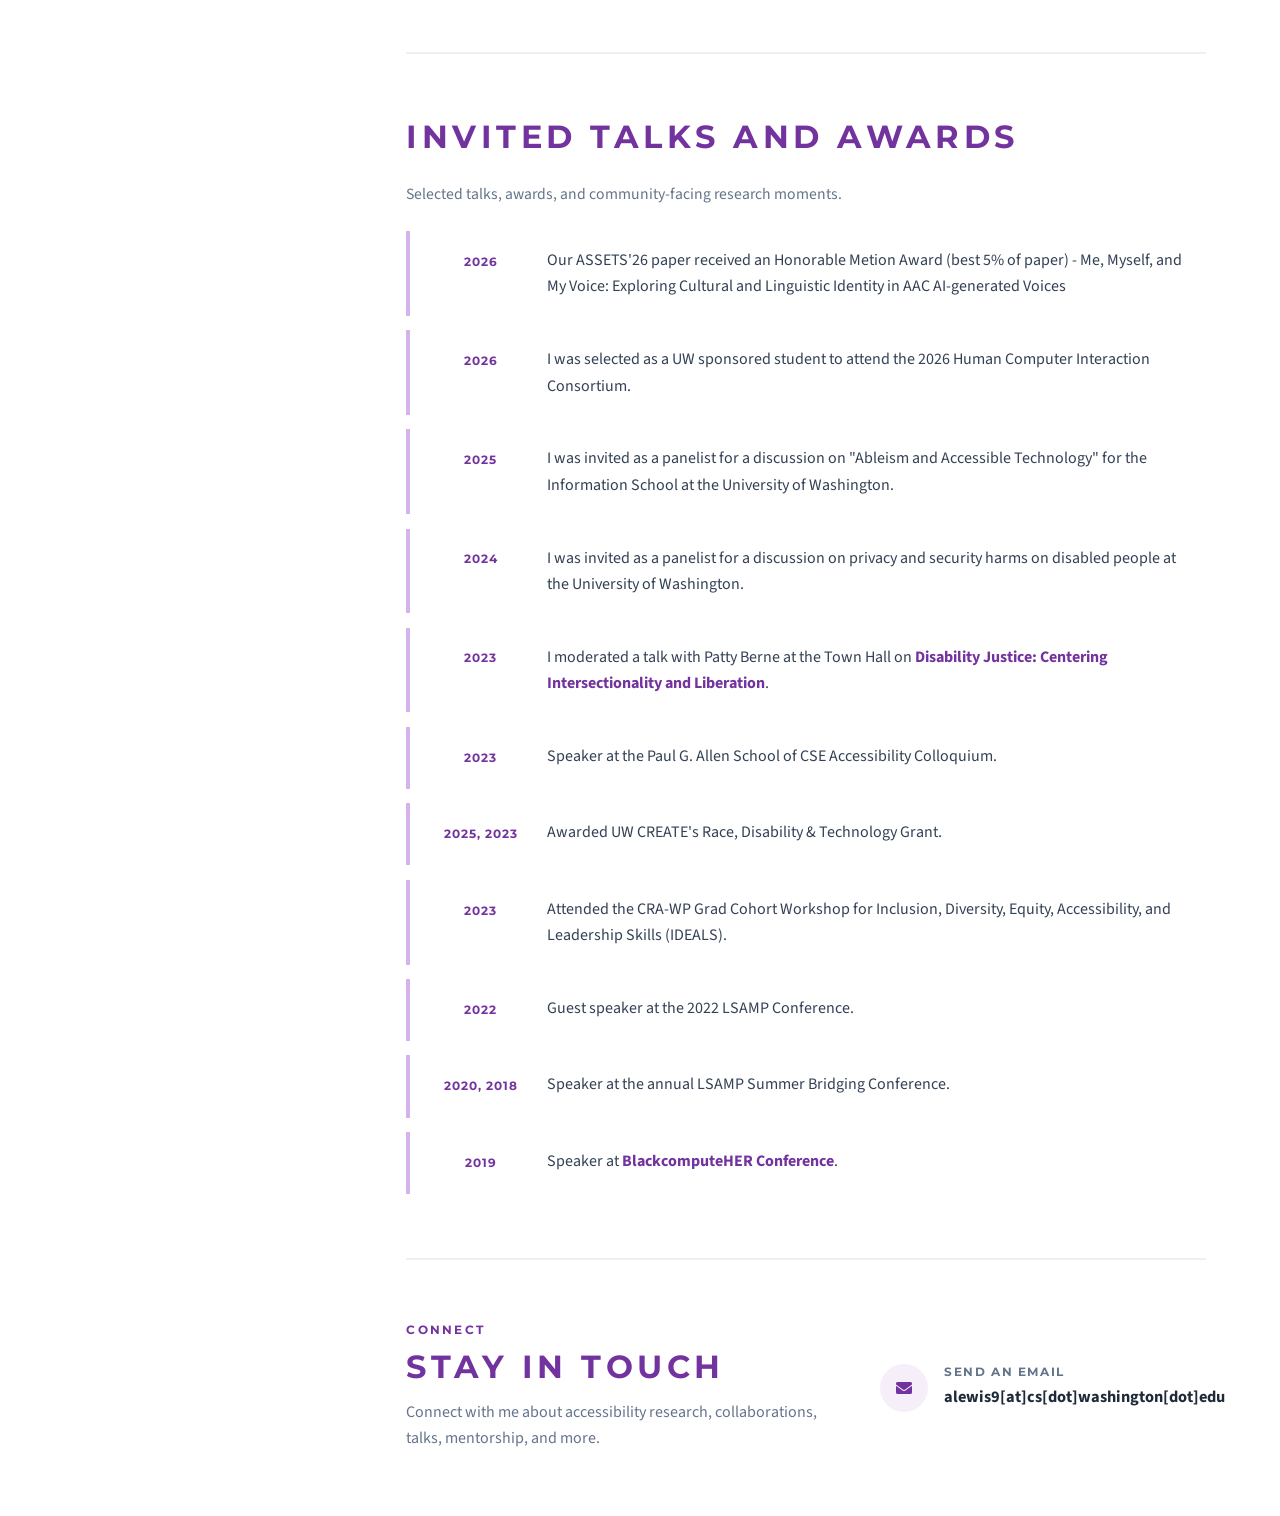
==== commit ac8ac55e: "Update index.html" ====
--- a/index.html
+++ b/index.html
@@ -127,7 +127,7 @@
 									<figure class="selected-project-media__figure">
 										<img src="images/IDTIBIUT.png" alt="A Black women who is visuall impaired using GenAI on her laptop to provide an audio summarizing a document in plain language." width="1024" height="1024" loading="lazy" decoding="async" />
 										<figcaption>
-											<a href="documents/Idonttrustitchi2025.pdf" class="selected-project-media__link">Read my CHI 2026 paper</a>
+											<a href="documents/Idonttrustitchi2025.pdf" class="selected-project-media__link">CHI 2026 Paper</a>
 										</figcaption>
 									</figure>
 									<p style=font-size:16px> Generative AI (GenAI) offers opportunities to support disabled people's accessibility, communication, and autonomy, while introducing privacy concerns, accessibility taxes, and ethical tensions. Through seven cross-disability focus groups (N=20), we examined how disabled people navigate trust, privacy, and intersecting identities in their use of GenAI. Participants described tensions between trusting GenAI and relying on it out of necessity, as well as experiences of having their identities both validated and erased. Our findings highlight how decisions to use GenAI involve navigating tradeoffs between accessibility benefits and potential harms, underscoring the need for transparent, trustworthy, and intersectionally responsive AI systems.</p>
@@ -139,7 +139,7 @@
 							<figure class="selected-project-media__figure">
 										<img src="images/SLPImageGeneration.png" alt="A white young boy smiling while using an incorrectly depicted communication tablet in a classroom setting." width="1024" height="1024" loading="lazy" decoding="async" />
 										<figcaption>
-											<a href="documents/AI_for_Responsive_Speech_Language_PathologyCHI_TAPS_.pdf" class="selected-project-media__link">Read my CHI 2025 paper</a>
+											<a href="documents/AI_for_Responsive_Speech_Language_PathologyCHI_TAPS_.pdf" class="selected-project-media__link">CHI 2025 Paper</a>
 										</figcaption>
 									</figure>
 									<p style=font-size:16px>Speech-language pathologists (SLPs) are professionals who provide support to children with speech and language difficulties through delivering evaluation, assessment, and interventions. Despite growing research on how Artificial Intelligence (AI) can support SLPs, there is limited research examining how AI can assist SLPs in delivering equitable care to culturally and linguistically diverse (CLD) children with disabilities. Through interviews with 15 SLPs and a two-part survey study with 13 SLPs, we report SLP perceptions of challenges in delivering responsive care to CLD children with disabilities (i.e., insufficient representative materials, inaccurate and inefficient translation, and insufficient support for language variations), areas for AI-based support, evaluations of how available AI performs in addressing these challenges, and bias assessments of AI-generated materials. We discuss implications of the range of care in AI-prompting, tensions and tradeoffs of AI-based support, and honoring diverse representations in AI-generated materials. Finally, we offer considerations for AI-based support in speech-language pathology. </p>
@@ -149,7 +149,7 @@
 									<figure class="selected-project-media__figure">
 										<img src="images/disableddiverse.jpg" alt="Diverse group of disabled people, ranging in race, gender, and disability." width="480" height="427" loading="lazy" decoding="async" />
 										<figcaption>
-											<a href="documents/Race,Disability,andTechnology.pdf" class="selected-project-media__link">Read my TACCESS 2026 paper</a>
+											<a href="documents/Race,Disability,andTechnology.pdf" class="selected-project-media__link">TACCESS 2026 Paper</a>
 										</figcaption>
 									</figure>
 									<p style=font-size:16px>Examinations of intersectionality and identity dimensions in accessibility research have primarily considered
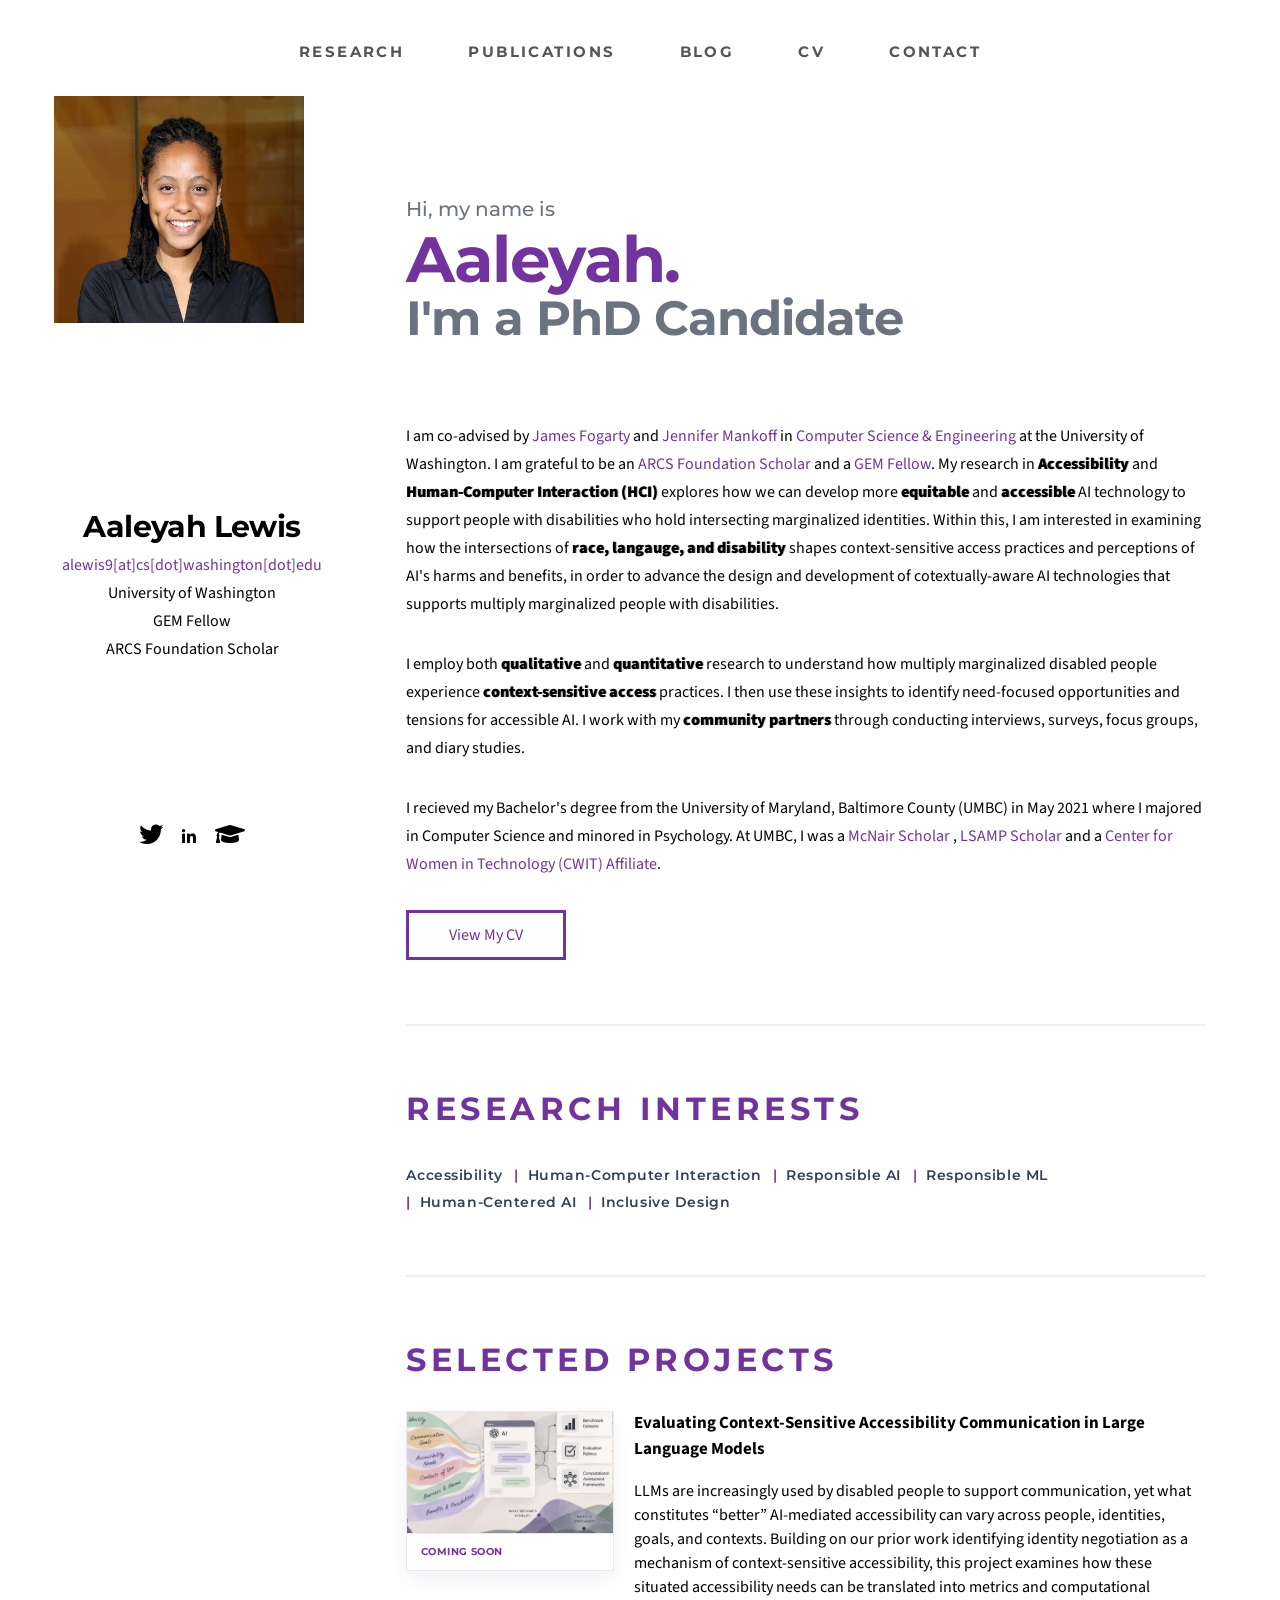
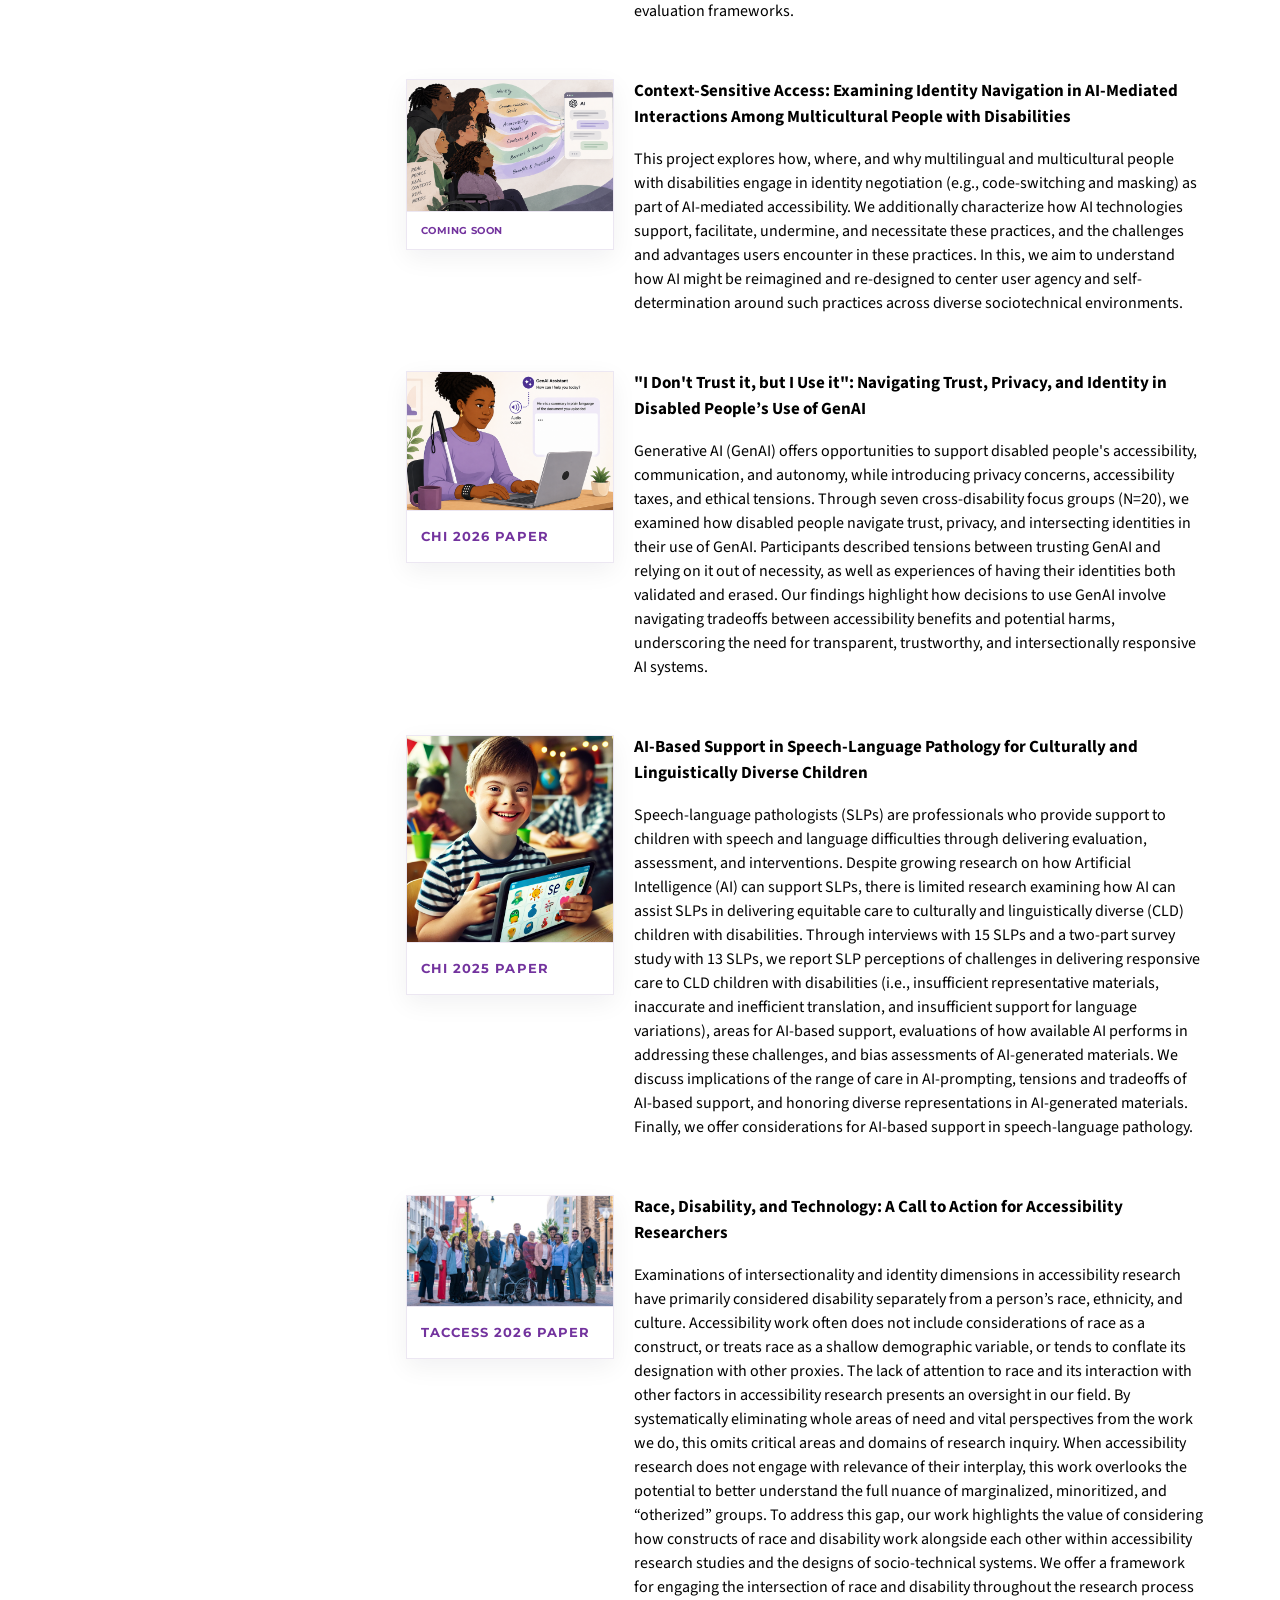
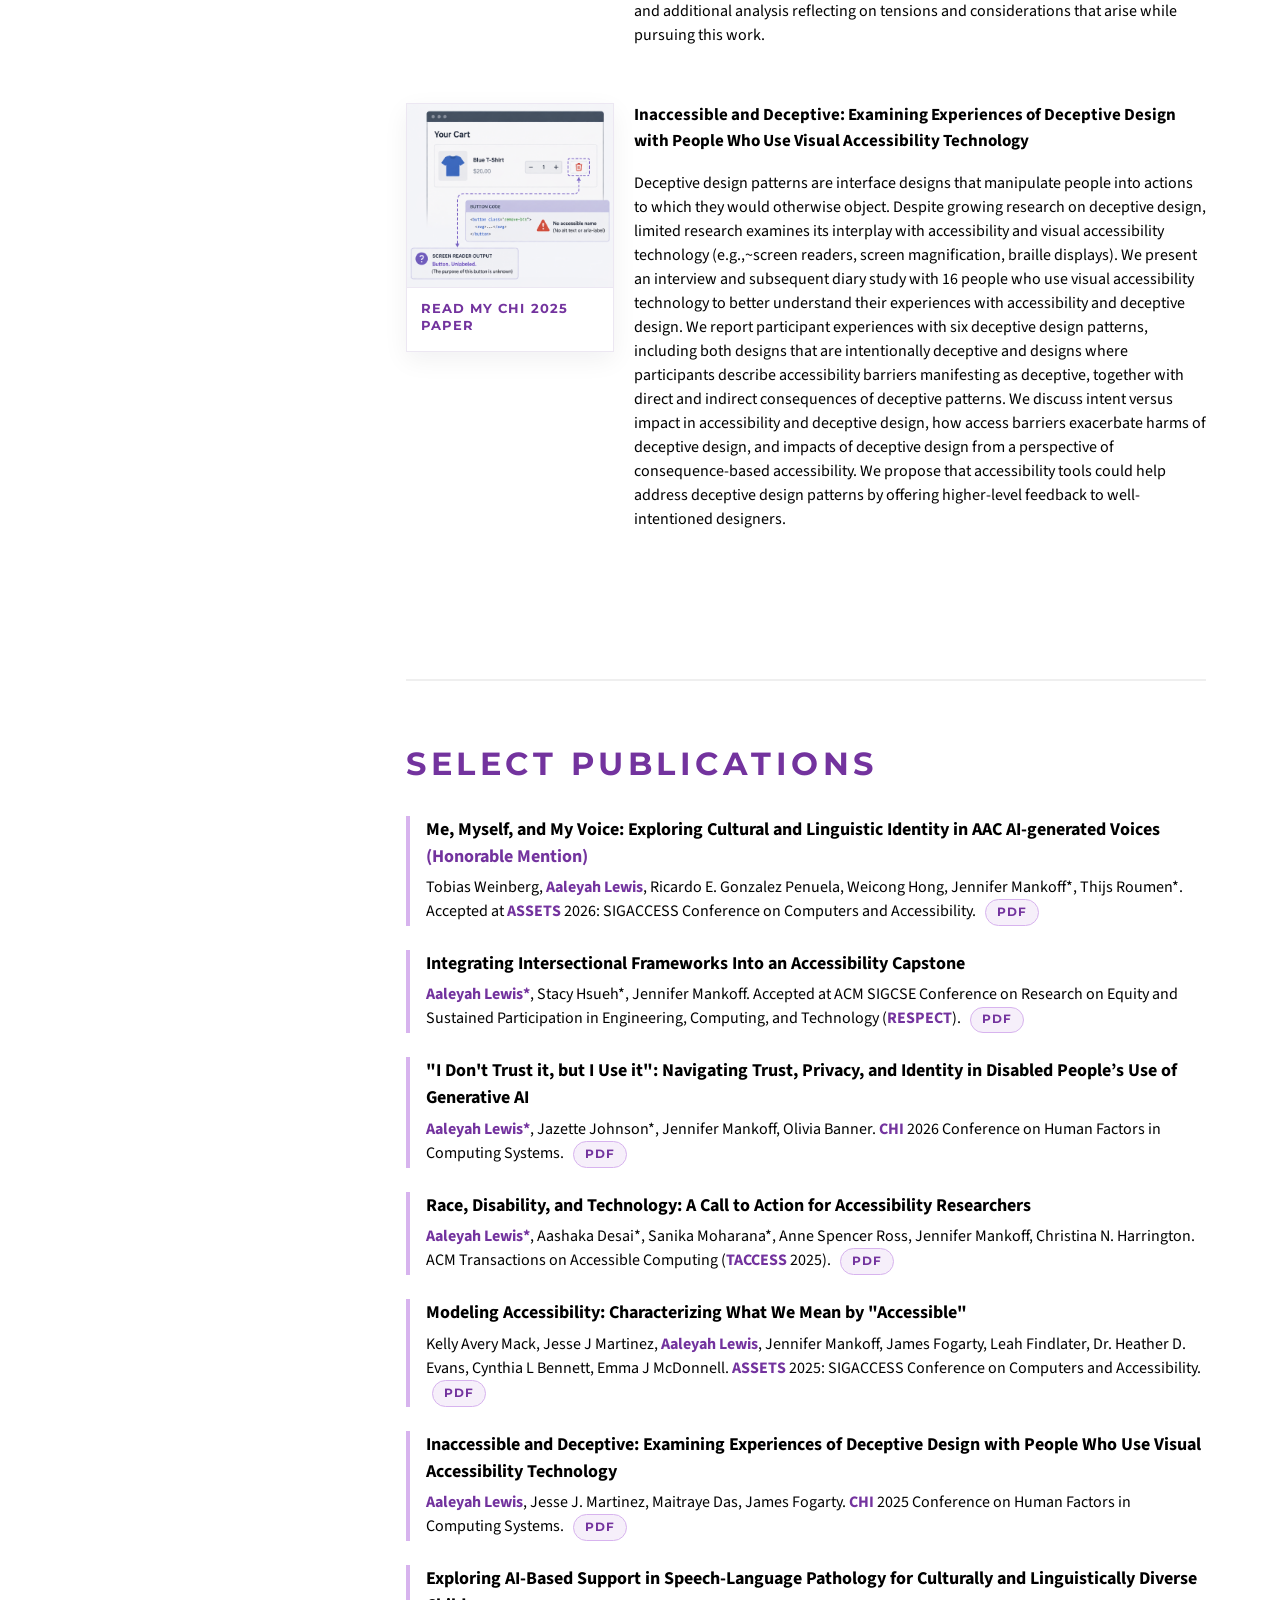
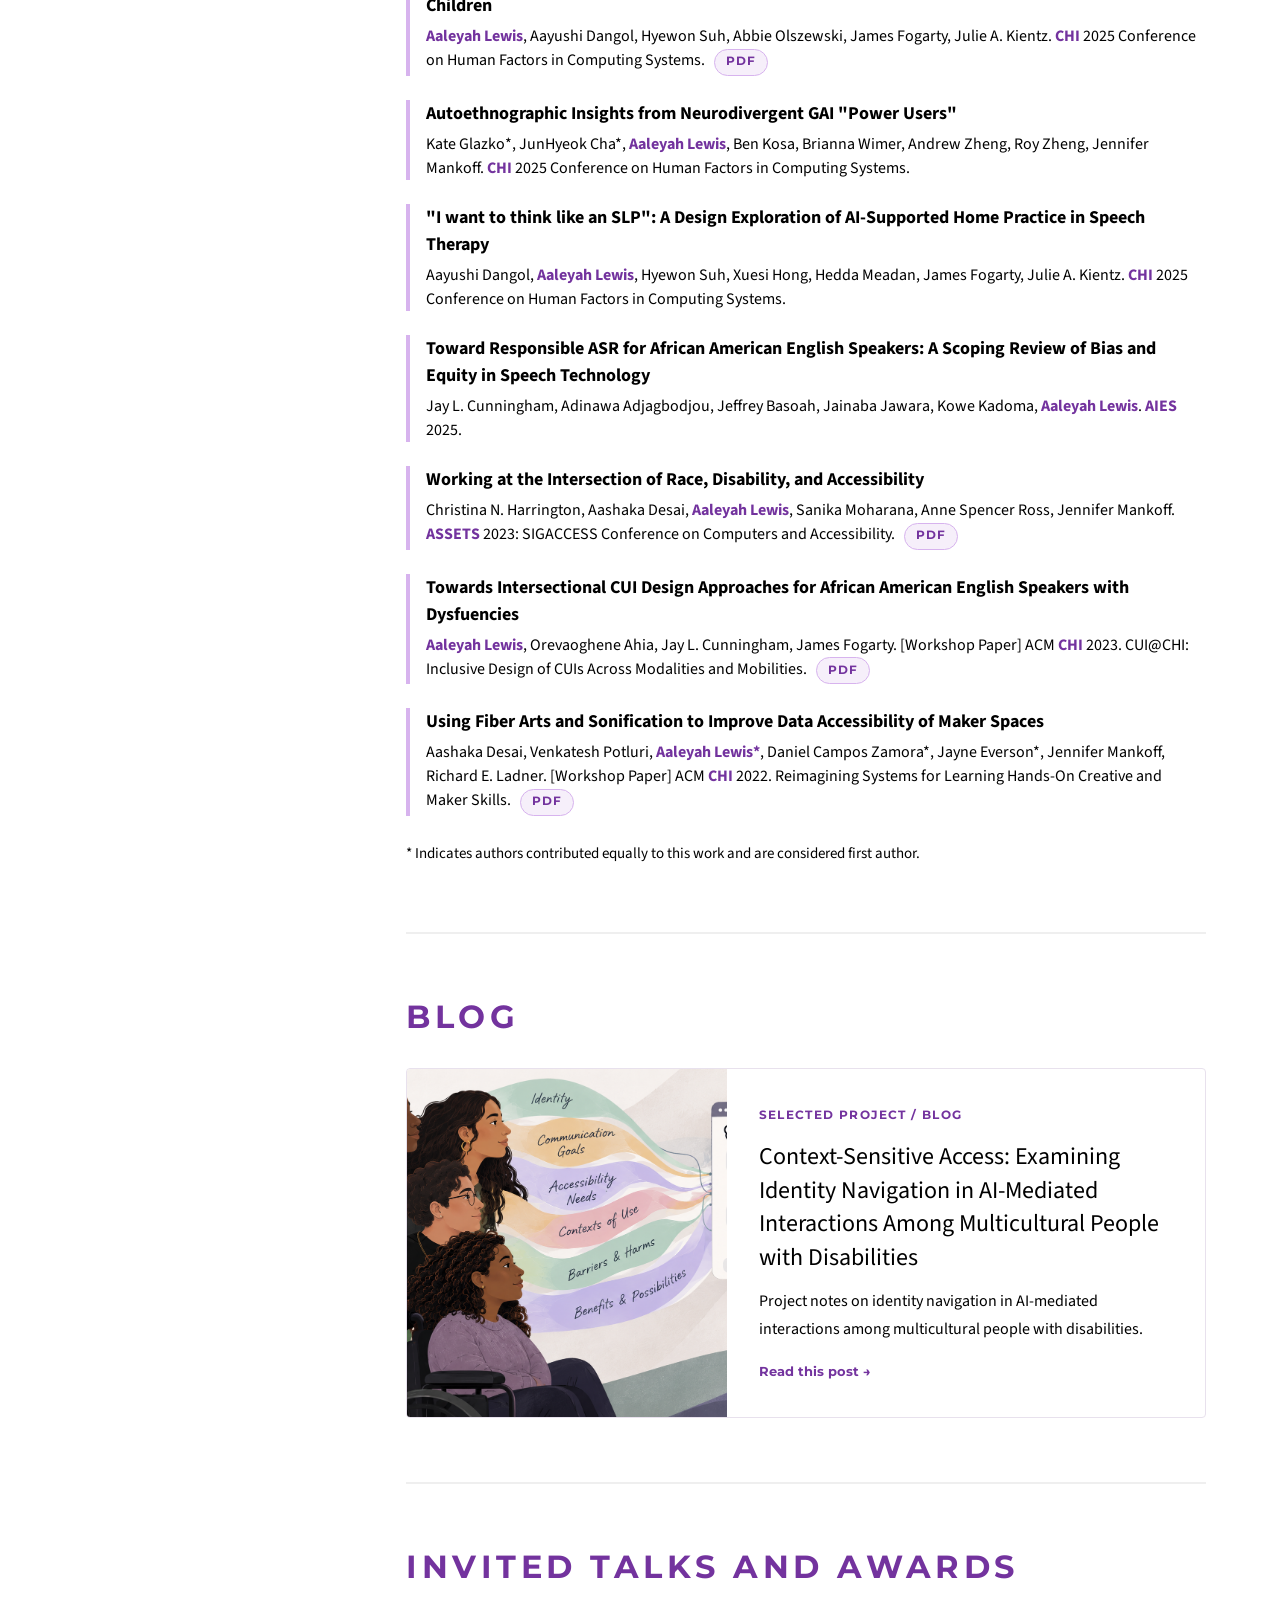
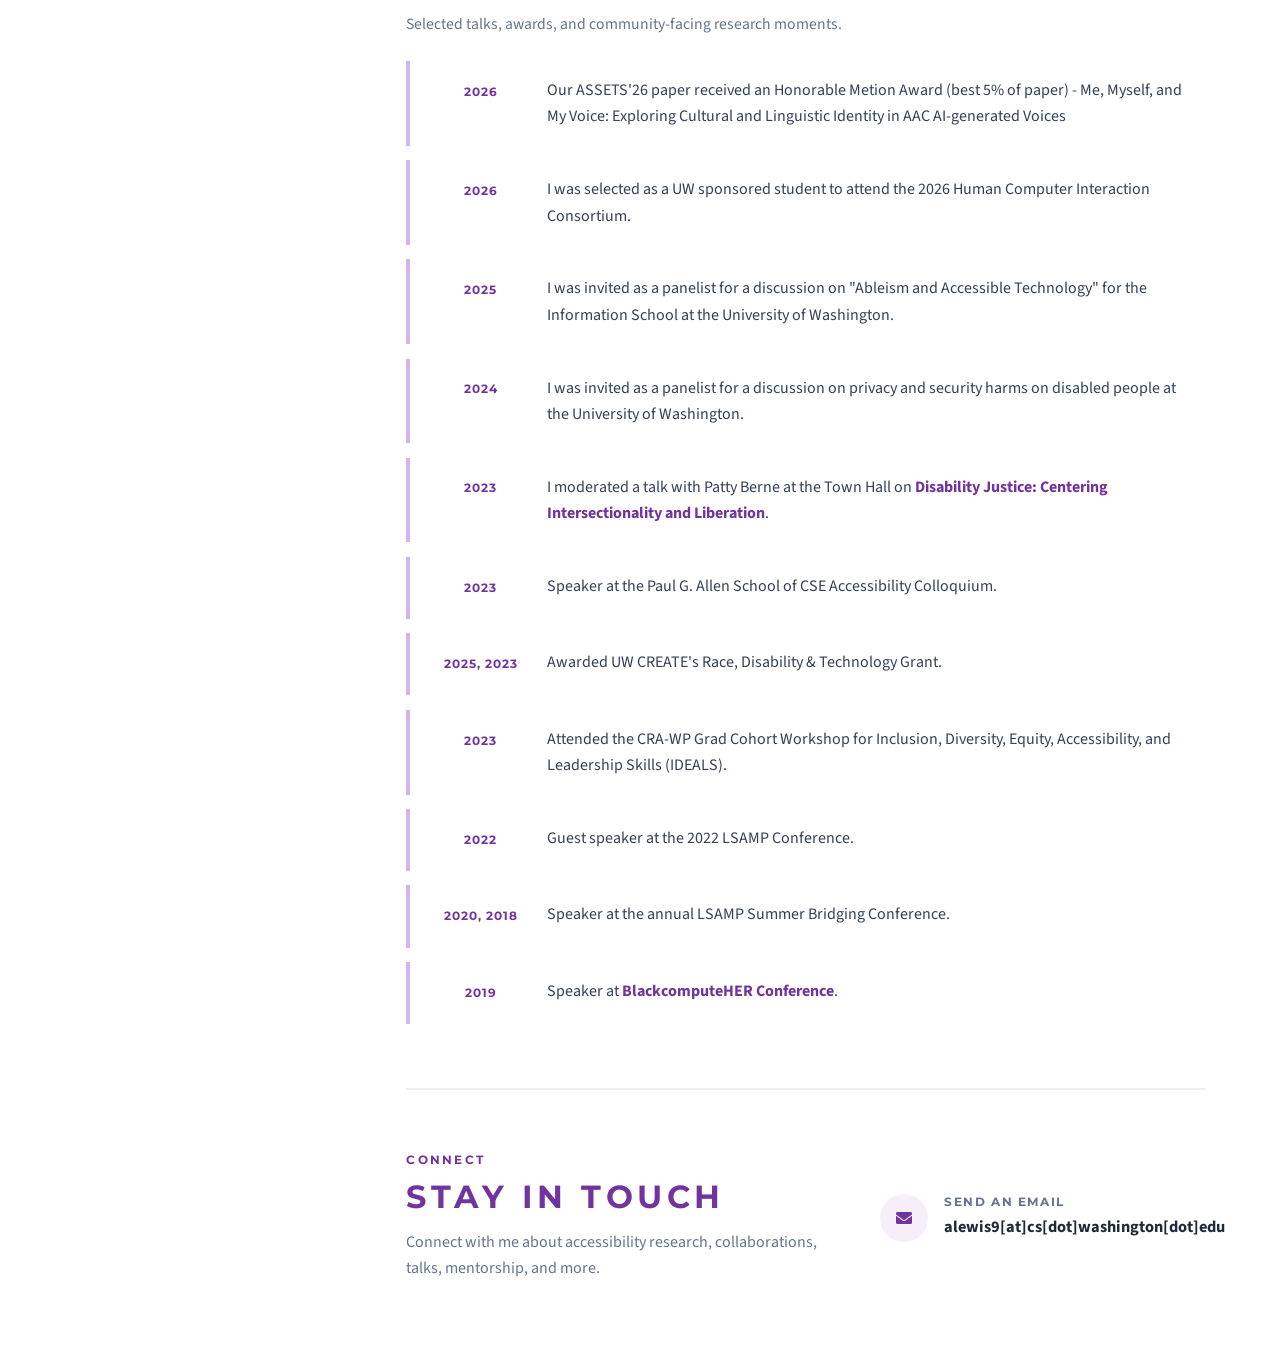
==== commit b549532d: "Align selected project titles with images Co-authored-by: Copilot App <223556219+Copilot@users.norep" ====
--- a/index.html
+++ b/index.html
@@ -10,7 +10,7 @@
 		<link rel="icon" type="image/png" href="images/prof1.png">
 		<meta charset="utf-8" />
 		<meta name="viewport" content="width=device-width, initial-scale=1, user-scalable=no" />
-		<link rel="stylesheet" href="assets/css/main.css?v=34" />
+		<link rel="stylesheet" href="assets/css/main.css?v=35" />
 		<link rel="stylesheet" href="assets/css/typology.css" />
 		<style>
 			bb {
@@ -99,19 +99,23 @@
 					<section id="CurrentWork">
 						<header class="major">
 						<h2>Selected Projects</h2>
-								<h3 style=font-size:19px><bb>Evaluating Context-Sensitive Accessibility Communication in Large Language Models</bb></h3>
-								<div class="selected-project-media">
+						<div class="selected-project">
+						<div class="selected-project-media">
 									<figure class="selected-project-media__figure">
 										<img src="images/eval.png" alt="A Black women who is visuall impaired using GenAI on her laptop to provide an audio summarizing a document in plain language." width="1024" height="1024" loading="lazy" decoding="async" />
 										<figcaption class="selected-project-media__actions">
 										<a href="" class="selected-project-media__link">Coming Soon</a>
 										</figcaption>
 									</figure>
+									<div class="selected-project__content">
+									<h3 style=font-size:19px><bb>Evaluating Context-Sensitive Accessibility Communication in Large Language Models</bb></h3>
 									<p style=font-size:16px>LLMs are increasingly used by disabled people to support communication, yet what constitutes “better” AI-mediated accessibility can vary across people, identities, goals, and contexts. Building on our prior work identifying identity negotiation as a mechanism of context-sensitive accessibility, this project examines how these situated accessibility needs can be translated into metrics and computational evaluation frameworks. </p>
+									</div>
+								</div>
 								</div>
 
 							
-								<h3 style=font-size:19px><bb>Context-Sensitive Access: Examining Identity Navigation in AI-Mediated Interactions Among Multicultural People with Disabilities</bb></h3>
+								<div class="selected-project">
 								<div class="selected-project-media">
 									<figure class="selected-project-media__figure">
 										<img src="images/Context-sensitiveAccess2.png" alt="Illustration of diverse disabled people whose identity, communication goals, accessibility needs, contexts, barriers, and possibilities flow into an AI system for AI-mediated access." width="1024" height="1024" loading="lazy" decoding="async" />
@@ -119,10 +123,14 @@
 										<a href="" class="selected-project-media__link">Coming Soon</a>
 										</figcaption>
 									</figure>
+									<div class="selected-project__content">
+									<h3 style=font-size:19px><bb>Context-Sensitive Access: Examining Identity Navigation in AI-Mediated Interactions Among Multicultural People with Disabilities</bb></h3>
 									<p style=font-size:16px>This project explores how, where, and why multilingual and multicultural people with disabilities engage in identity negotiation (e.g., code-switching and masking) as part of AI-mediated accessibility. We additionally characterize how AI technologies support, facilitate, undermine, and necessitate these practices, and the challenges and advantages users encounter in these practices. In this, we aim to understand how AI might be reimagined and re-designed to center user agency and self-determination around such practices across diverse sociotechnical environments. </p>
+									</div>
 								</div>						
+								</div>
 							
-							<h3 style=font-size:19px><bb>"I Don't Trust it, but I Use it": Navigating Trust, Privacy, and Identity in Disabled People’s Use of GenAI</bb></h3>
+								<div class="selected-project">
 								<div class="selected-project-media">
 									<figure class="selected-project-media__figure">
 										<img src="images/IDTIBIUT.png" alt="A Black women who is visuall impaired using GenAI on her laptop to provide an audio summarizing a document in plain language." width="1024" height="1024" loading="lazy" decoding="async" />
@@ -130,11 +138,15 @@
 											<a href="documents/Idonttrustitchi2025.pdf" class="selected-project-media__link">CHI 2026 Paper</a>
 										</figcaption>
 									</figure>
+									<div class="selected-project__content">
+							<h3 style=font-size:19px><bb>"I Don't Trust it, but I Use it": Navigating Trust, Privacy, and Identity in Disabled People’s Use of GenAI</bb></h3>
 									<p style=font-size:16px> Generative AI (GenAI) offers opportunities to support disabled people's accessibility, communication, and autonomy, while introducing privacy concerns, accessibility taxes, and ethical tensions. Through seven cross-disability focus groups (N=20), we examined how disabled people navigate trust, privacy, and intersecting identities in their use of GenAI. Participants described tensions between trusting GenAI and relying on it out of necessity, as well as experiences of having their identities both validated and erased. Our findings highlight how decisions to use GenAI involve navigating tradeoffs between accessibility benefits and potential harms, underscoring the need for transparent, trustworthy, and intersectionally responsive AI systems.</p>
+									</div>
+								</div>
 								</div>
 
 							
-							<h3 style=font-size:19px><bb>AI-Based Support in Speech-Language Pathology for Culturally and Linguistically Diverse Children</bb></h3>
+								<div class="selected-project">
 							<div class="selected-project-media">							
 							<figure class="selected-project-media__figure">
 										<img src="images/SLPImageGeneration.png" alt="A white young boy smiling while using an incorrectly depicted communication tablet in a classroom setting." width="1024" height="1024" loading="lazy" decoding="async" />
@@ -142,9 +154,13 @@
 											<a href="documents/AI_for_Responsive_Speech_Language_PathologyCHI_TAPS_.pdf" class="selected-project-media__link">CHI 2025 Paper</a>
 										</figcaption>
 									</figure>
+									<div class="selected-project__content">
+							<h3 style=font-size:19px><bb>AI-Based Support in Speech-Language Pathology for Culturally and Linguistically Diverse Children</bb></h3>
 									<p style=font-size:16px>Speech-language pathologists (SLPs) are professionals who provide support to children with speech and language difficulties through delivering evaluation, assessment, and interventions. Despite growing research on how Artificial Intelligence (AI) can support SLPs, there is limited research examining how AI can assist SLPs in delivering equitable care to culturally and linguistically diverse (CLD) children with disabilities. Through interviews with 15 SLPs and a two-part survey study with 13 SLPs, we report SLP perceptions of challenges in delivering responsive care to CLD children with disabilities (i.e., insufficient representative materials, inaccurate and inefficient translation, and insufficient support for language variations), areas for AI-based support, evaluations of how available AI performs in addressing these challenges, and bias assessments of AI-generated materials. We discuss implications of the range of care in AI-prompting, tensions and tradeoffs of AI-based support, and honoring diverse representations in AI-generated materials. Finally, we offer considerations for AI-based support in speech-language pathology. </p>
-								</div>
-								<h3 style=font-size:19px><bb>Race, Disability, and Technology: A Call to Action for Accessibility Researchers</bb></h3>
+									</div>
+								</div>
+								</div>
+								<div class="selected-project">
 								<div class="selected-project-media">
 									<figure class="selected-project-media__figure">
 										<img src="images/disableddiverse.jpg" alt="Diverse group of disabled people, ranging in race, gender, and disability." width="480" height="427" loading="lazy" decoding="async" />
@@ -152,6 +168,8 @@
 											<a href="documents/Race,Disability,andTechnology.pdf" class="selected-project-media__link">TACCESS 2026 Paper</a>
 										</figcaption>
 									</figure>
+									<div class="selected-project__content">
+								<h3 style=font-size:19px><bb>Race, Disability, and Technology: A Call to Action for Accessibility Researchers</bb></h3>
 									<p style=font-size:16px>Examinations of intersectionality and identity dimensions in accessibility research have primarily considered
 disability separately from a person’s race, ethnicity, and culture. Accessibility work often does not include
 considerations of race as a construct, or treats race as a shallow demographic variable, or tends to conflate its designation with other proxies. The lack of attention to race and its
@@ -162,8 +180,10 @@
 of race and disability work alongside each other within accessibility research studies and the designs of
 socio-technical systems. We offer a framework for engaging the intersection of race and disability throughout
 the research process and additional analysis reflecting on tensions and considerations that arise while pursuing this work.</p>
-								</div>
-								<h3 style=font-size:19px><bb>Inaccessible and Deceptive: Examining Experiences of Deceptive Design with People Who Use Visual Accessibility Technology</bb></h3>
+	</div>
+								</div>
+</div>
+<div class="selected-project">
 								<div class="selected-project-media">
 									<figure class="selected-project-media__figure">
 										<img src="images/IADphoto.png" alt="Unlabeled remove from shopping cart button." width="480" height="427" loading="lazy" decoding="async" />
@@ -171,7 +191,11 @@
 											<a href="documents/Inaccessible and Deceptive.pdf" class="selected-project-media__link">Read my CHI 2025 paper</a>
 										</figcaption>
 									</figure>
+									<div class="selected-project__content">
+								<h3 style=font-size:19px><bb>Inaccessible and Deceptive: Examining Experiences of Deceptive Design with People Who Use Visual Accessibility Technology</bb></h3>
 									<p style=font-size:16px>Deceptive design patterns are interface designs that manipulate people into actions to which they would otherwise object. Despite growing research on deceptive design, limited research examines its interplay with accessibility and visual accessibility technology (e.g.,~screen readers, screen magnification, braille displays). We present an interview and subsequent diary study with 16 people who use visual accessibility technology to better understand their experiences with accessibility and deceptive design. We report participant experiences with six deceptive design patterns, including both designs that are intentionally deceptive and designs where participants describe accessibility barriers manifesting as deceptive, together with direct and indirect consequences of deceptive patterns. We discuss intent versus impact in accessibility and deceptive design, how access barriers exacerbate harms of deceptive design, and impacts of deceptive design from a perspective of consequence-based accessibility. We propose that accessibility tools could help address deceptive design patterns by offering higher-level feedback to well-intentioned designers.</p>
+									</div>
+								</div>
 								</div>
 							
 					</header> <br>
--- a/assets/css/main.css
+++ b/assets/css/main.css
@@ -2249,12 +2249,23 @@
   }
 }
 
+#CurrentWork .selected-project {
+  margin: 0 0 2em;
+}
+
 #CurrentWork .selected-project-media {
   align-items: flex-start;
   display: grid;
   gap: 1.25rem;
-  grid-template-columns: minmax(10rem, 13rem) 1fr;
-  margin: 0 0 2em 0;
+  grid-template-columns: minmax(10rem, 13rem) minmax(0, 1fr);
+}
+
+#CurrentWork .selected-project-media__figure {
+  align-self: start;
+}
+
+#CurrentWork .selected-project__content h3 {
+  margin-top: 0;
 }
 
 #CurrentWork .selected-project-media__figure {
@@ -2308,7 +2319,27 @@
 
 @media screen and (max-width: 736px) {
   #CurrentWork .selected-project-media {
-    grid-template-columns: 1fr;
+    grid-template-areas:
+      "title"
+      "image"
+      "summary";
+    grid-template-columns: minmax(0, 1fr);
+  }
+
+  #CurrentWork .selected-project__content {
+    display: contents;
+  }
+
+  #CurrentWork .selected-project__content h3 {
+    grid-area: title;
+  }
+
+  #CurrentWork .selected-project-media__figure {
+    grid-area: image;
+  }
+
+  #CurrentWork .selected-project__content p {
+    grid-area: summary;
   }
 
   #CurrentWork .selected-project-media__figure {
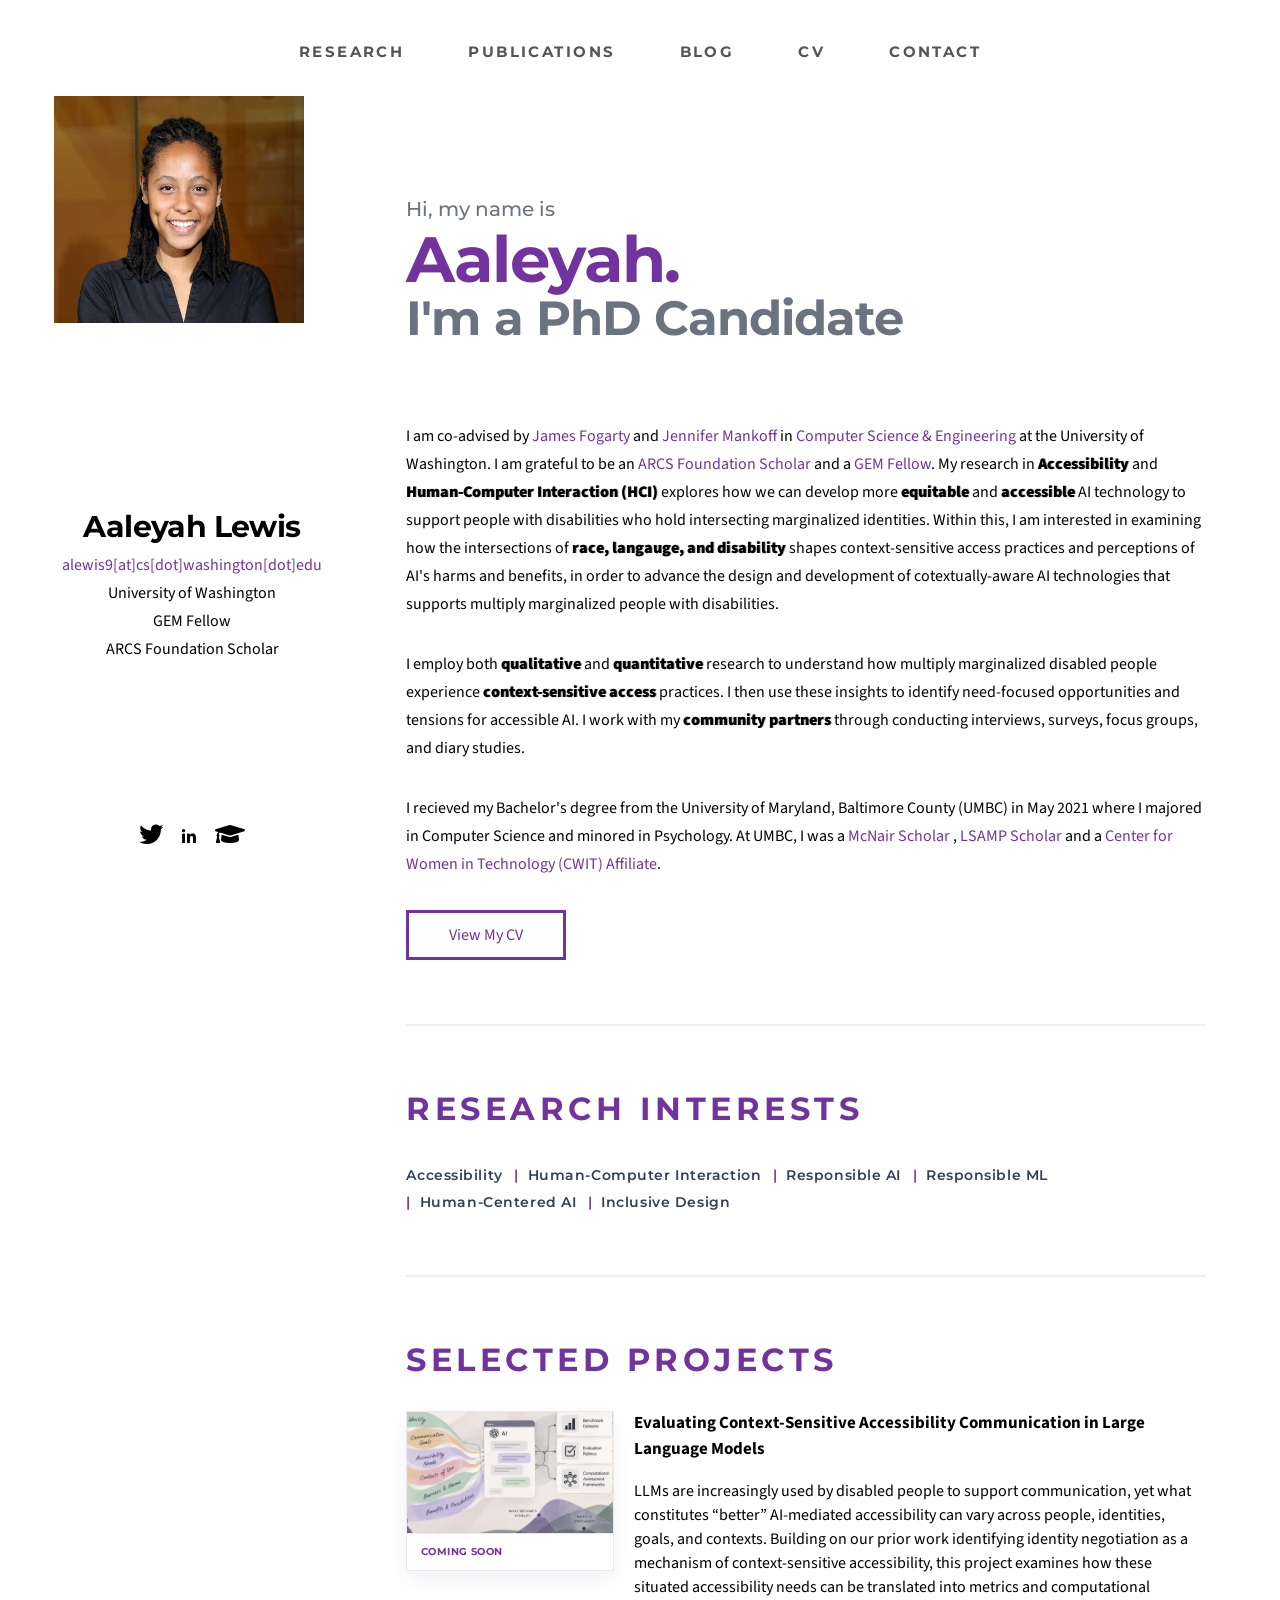
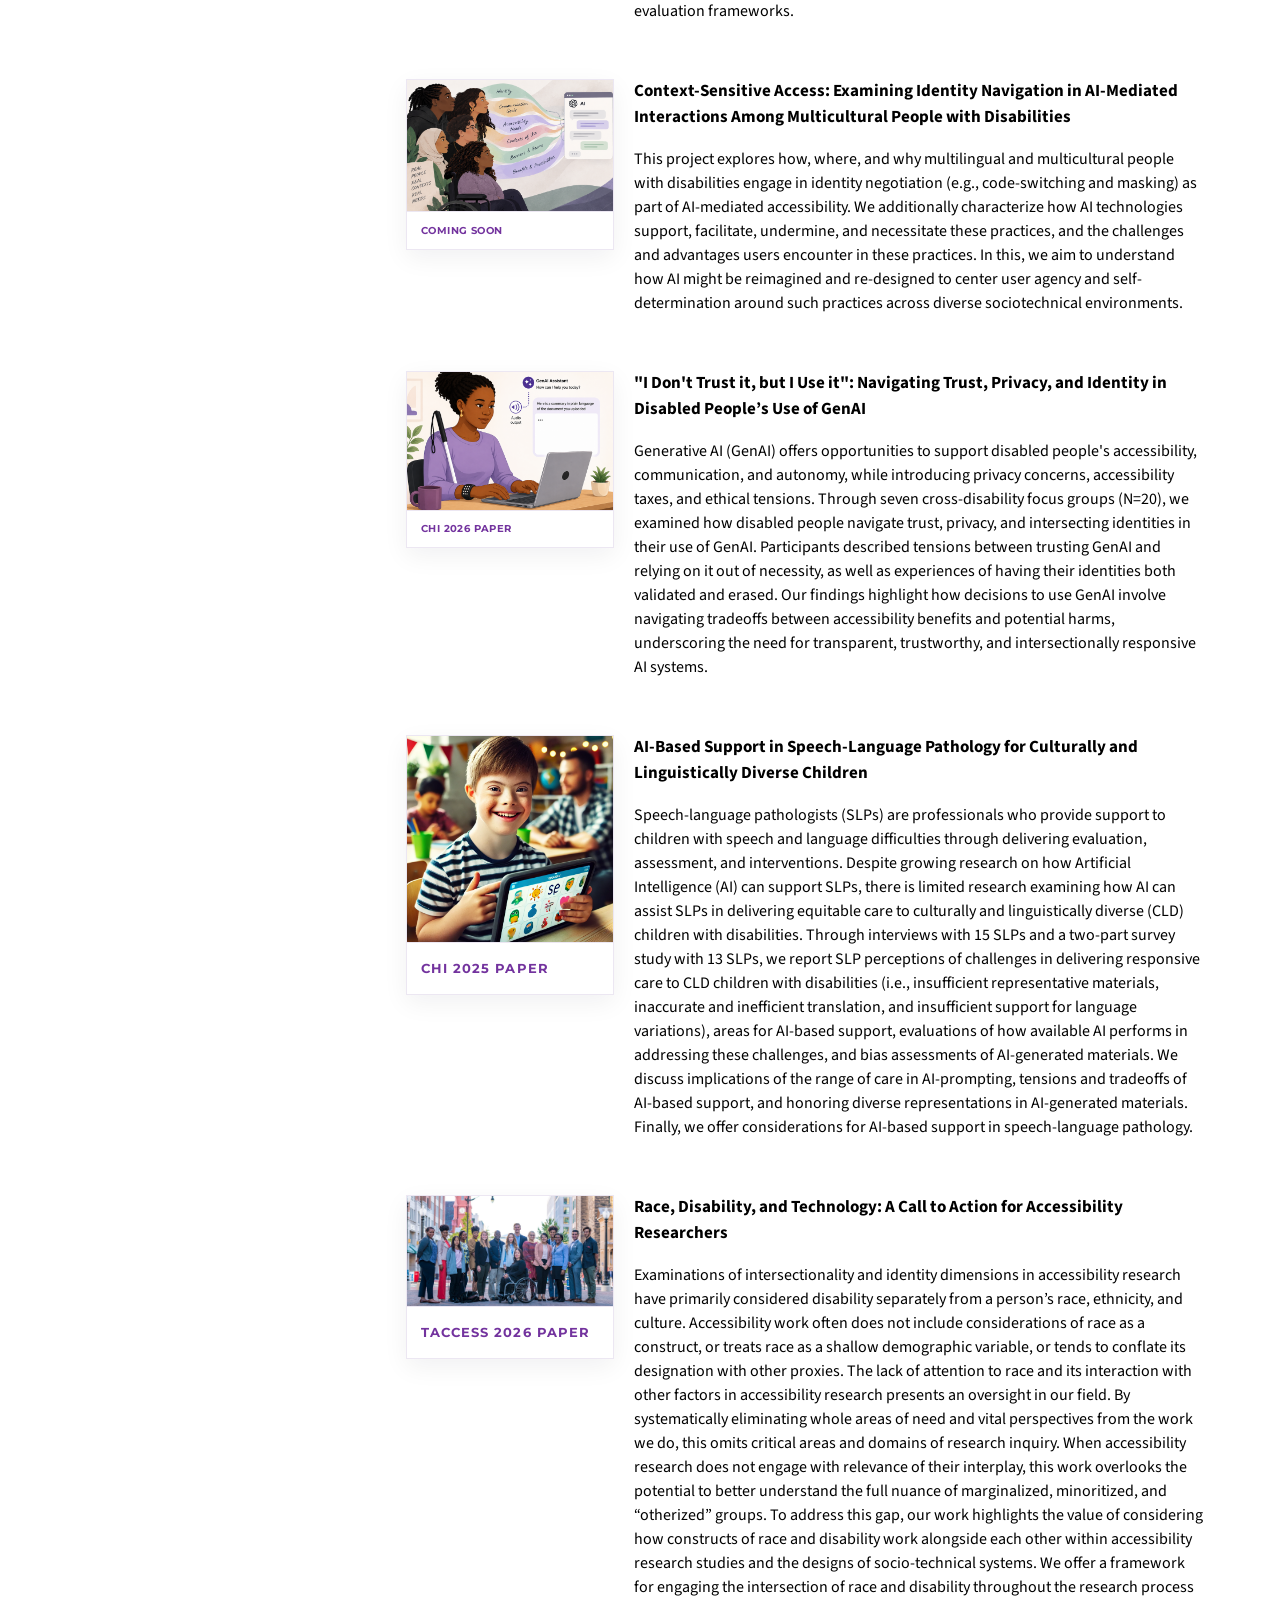
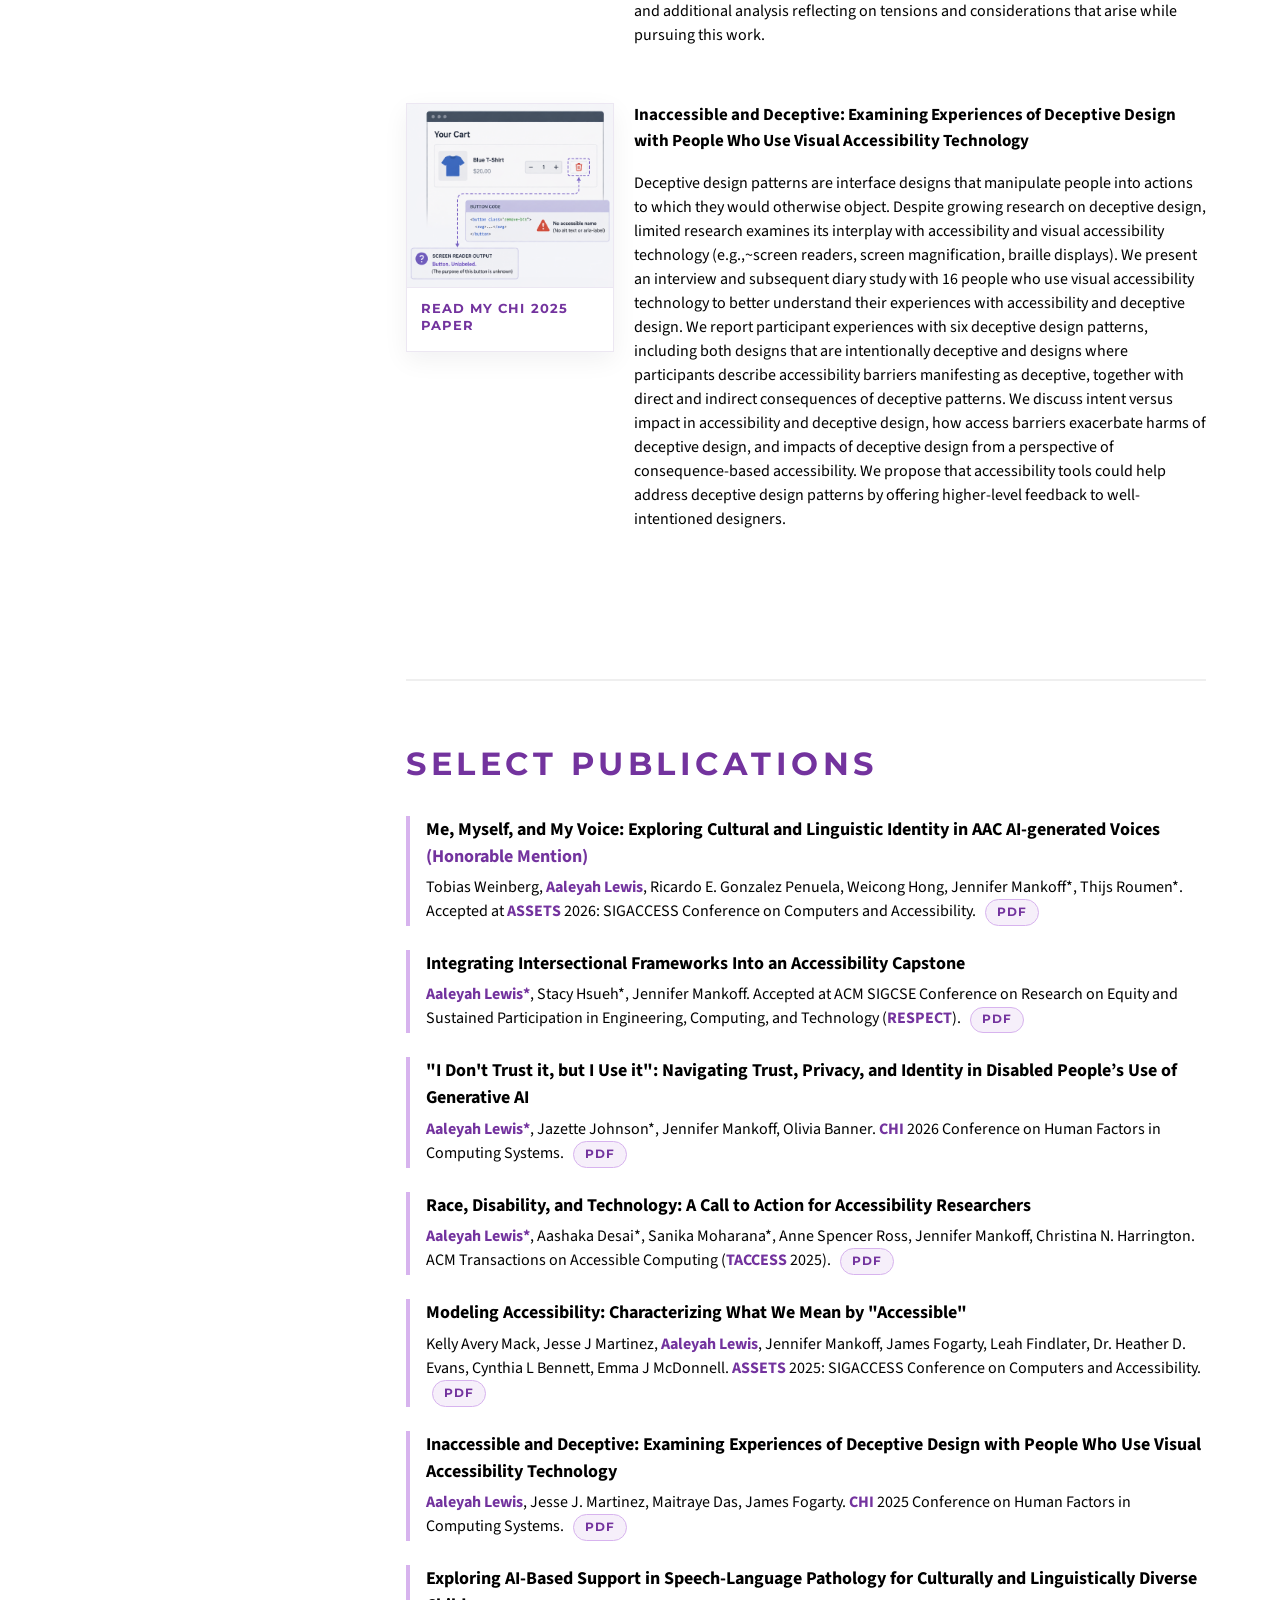
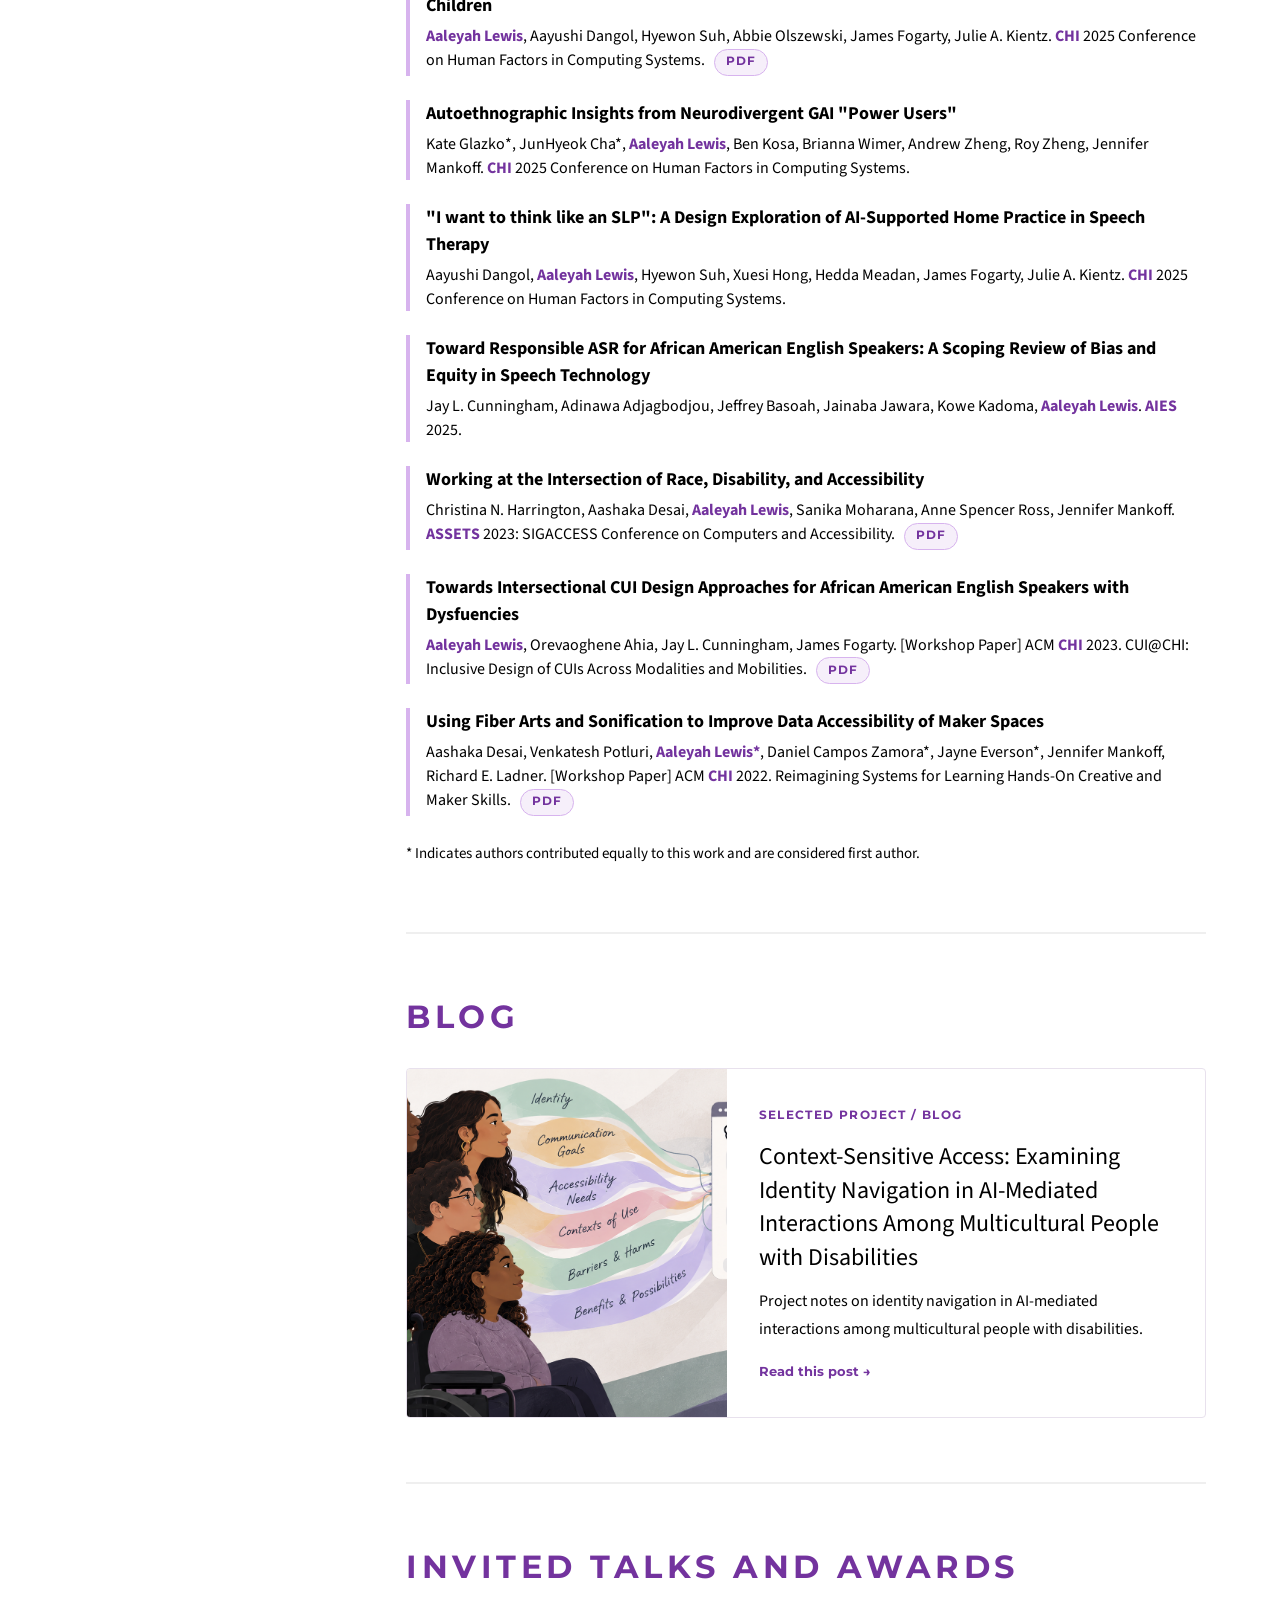
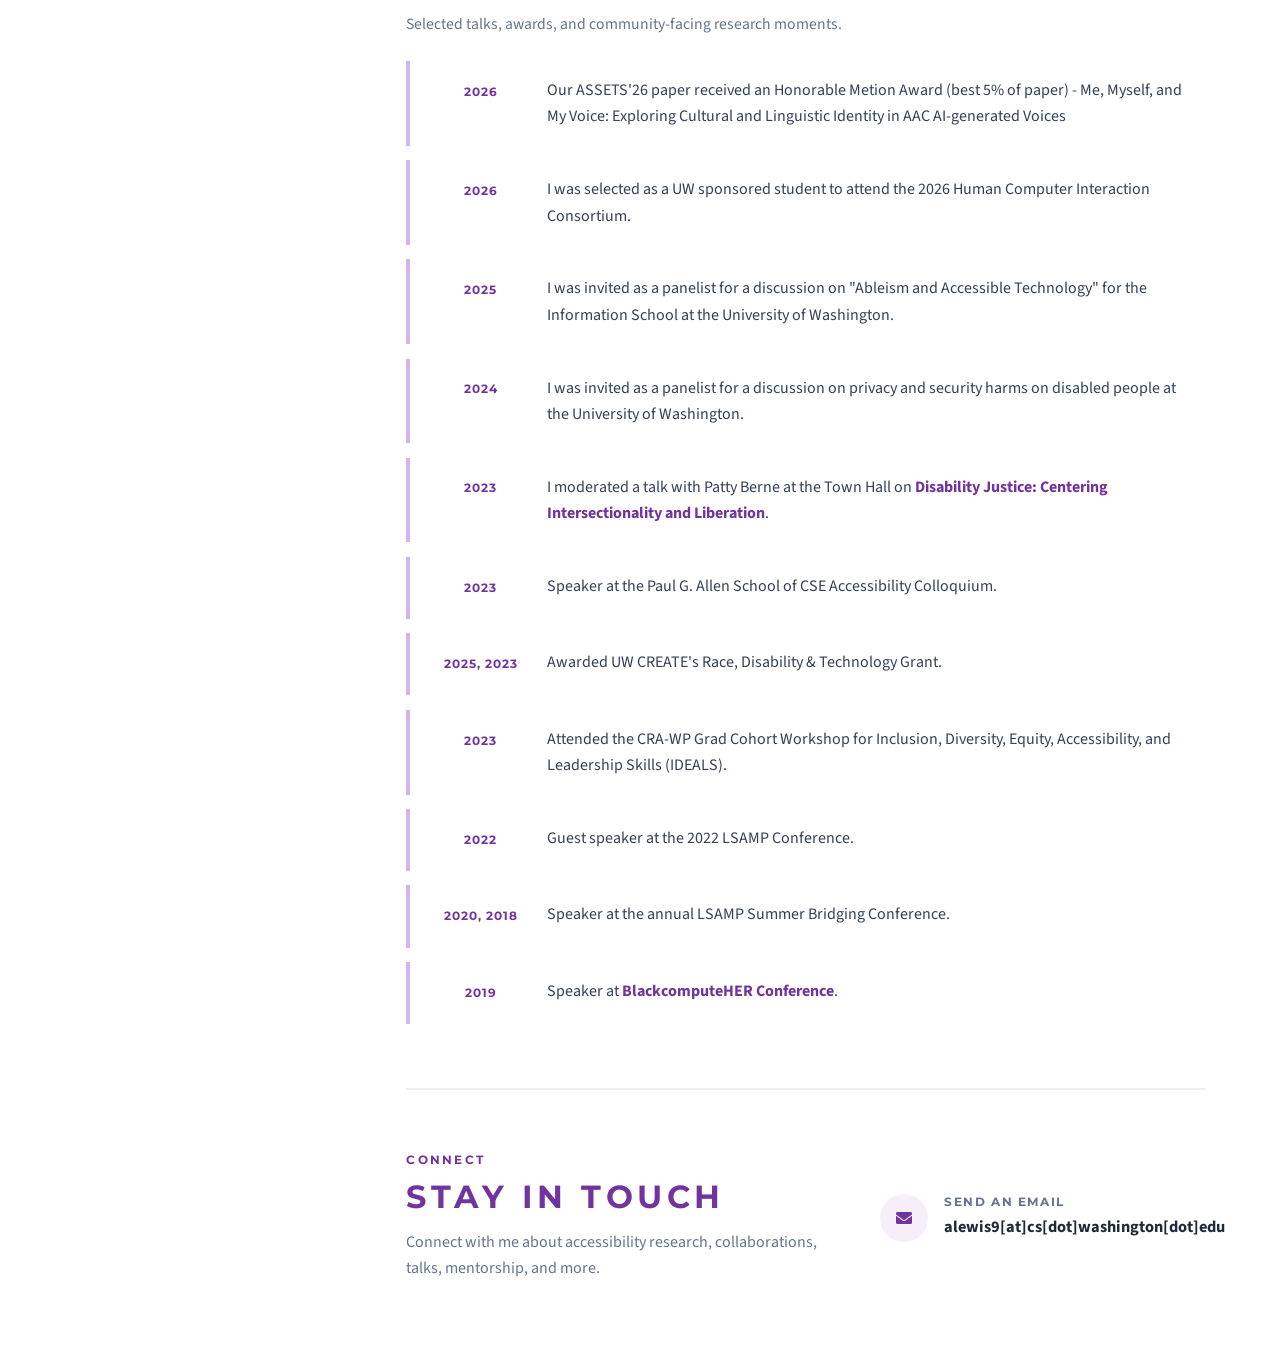
==== commit cf6393c6: "Update index.html" ====
--- a/index.html
+++ b/index.html
@@ -134,7 +134,7 @@
 								<div class="selected-project-media">
 									<figure class="selected-project-media__figure">
 										<img src="images/IDTIBIUT.png" alt="A Black women who is visuall impaired using GenAI on her laptop to provide an audio summarizing a document in plain language." width="1024" height="1024" loading="lazy" decoding="async" />
-										<figcaption>
+										<figcaption class="selected-project-media__actions">
 											<a href="documents/Idonttrustitchi2025.pdf" class="selected-project-media__link">CHI 2026 Paper</a>
 										</figcaption>
 									</figure>
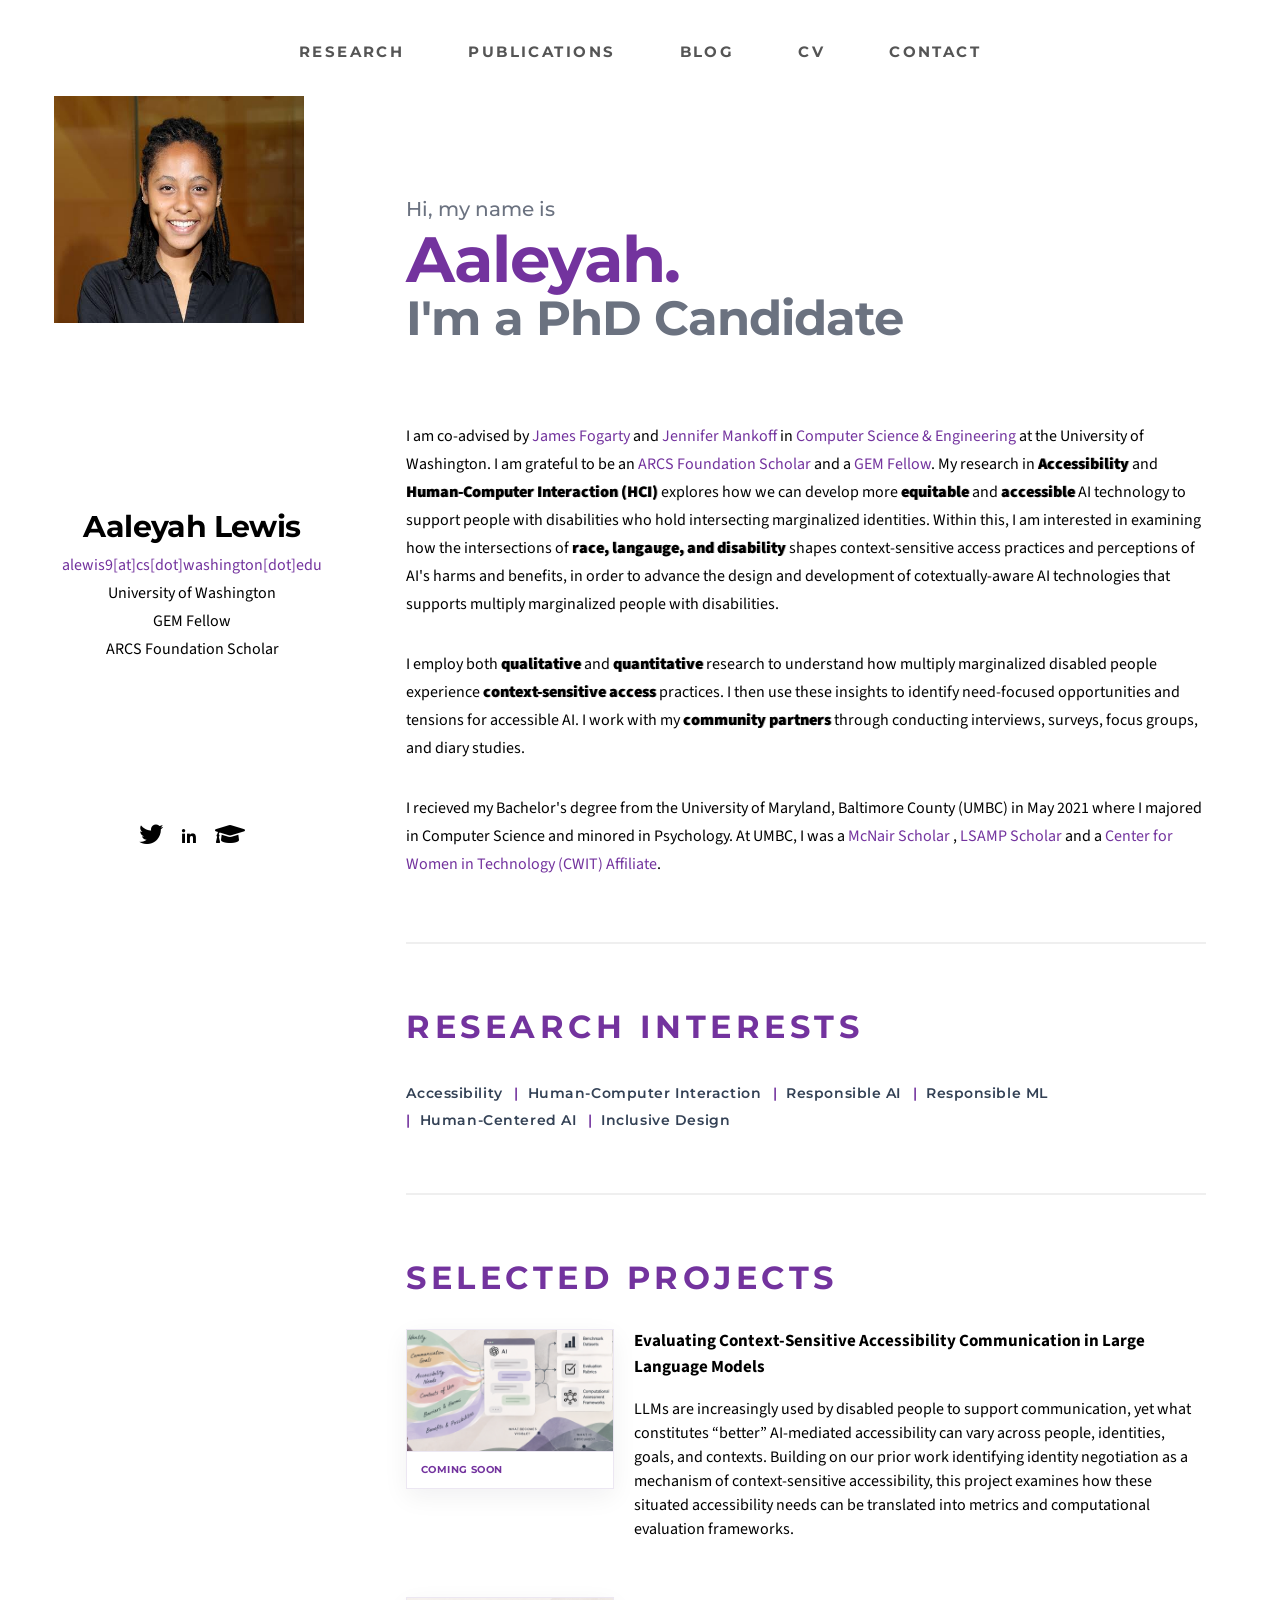
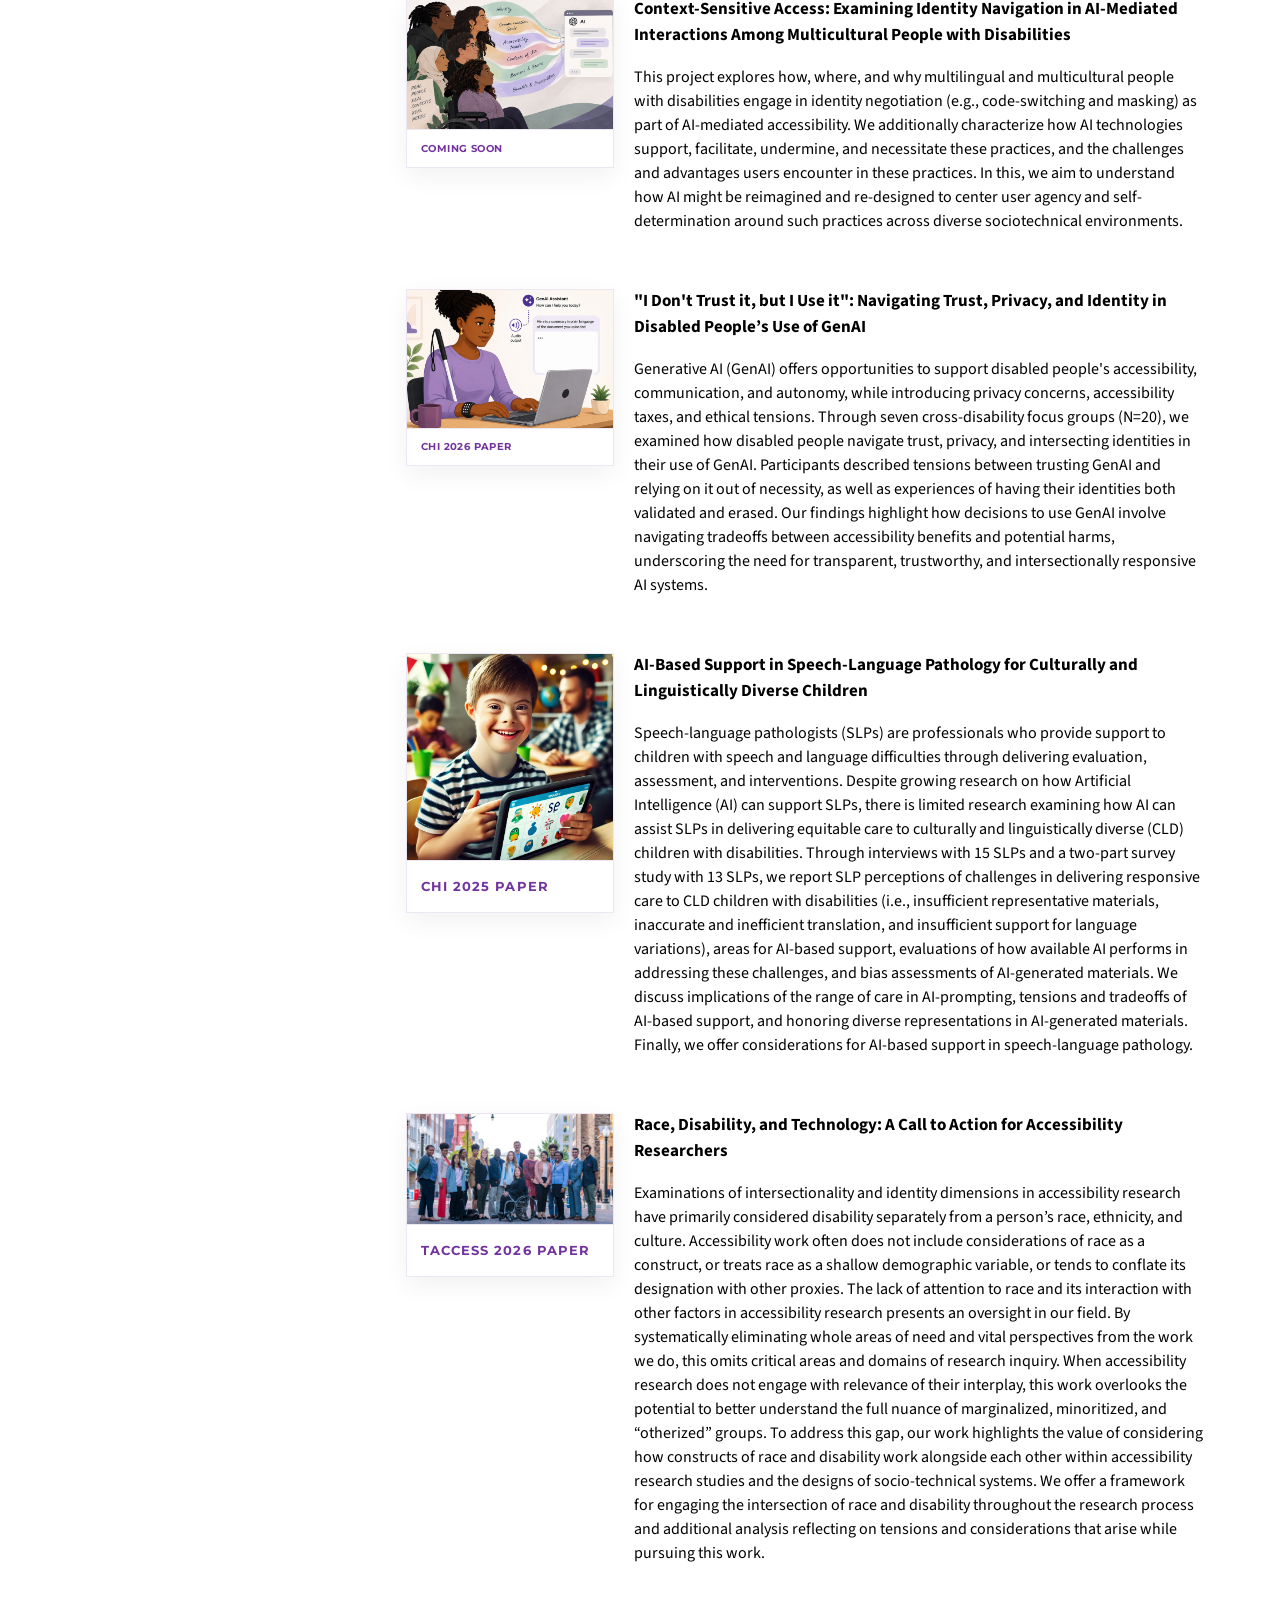
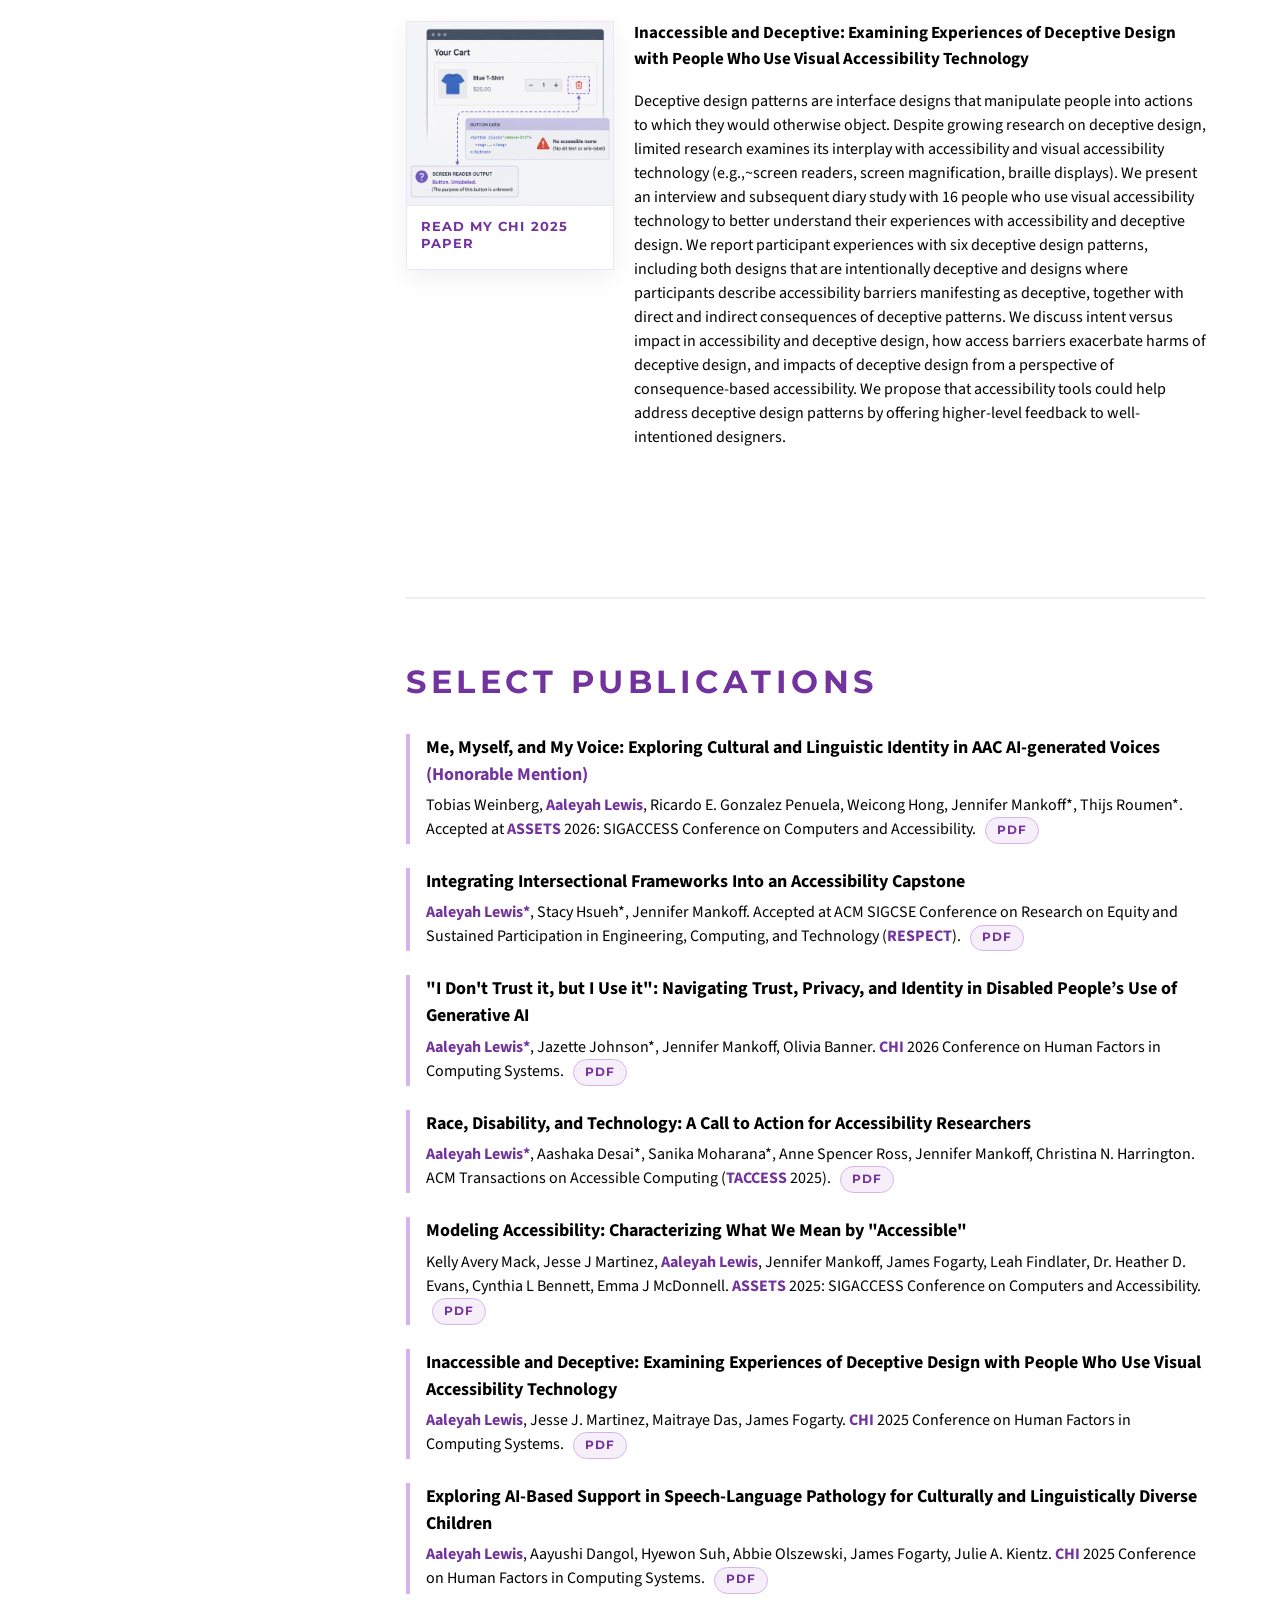
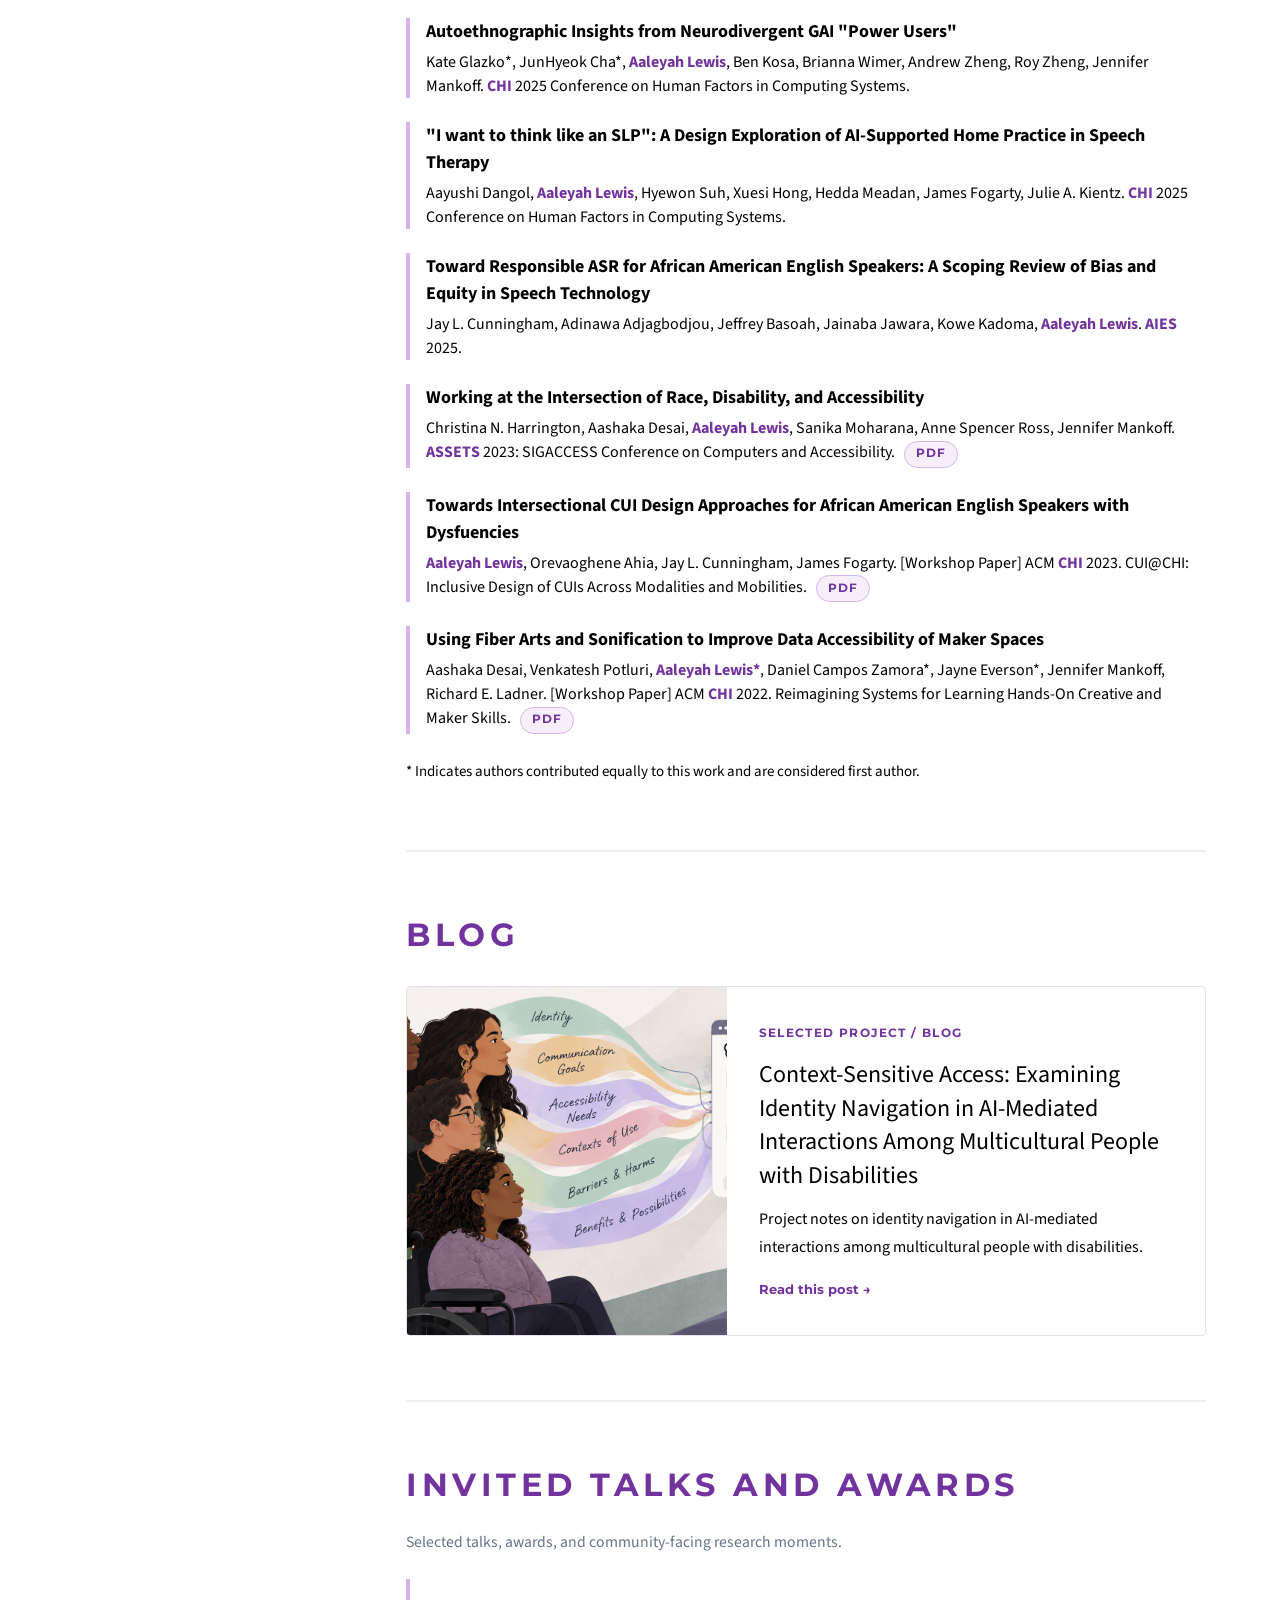
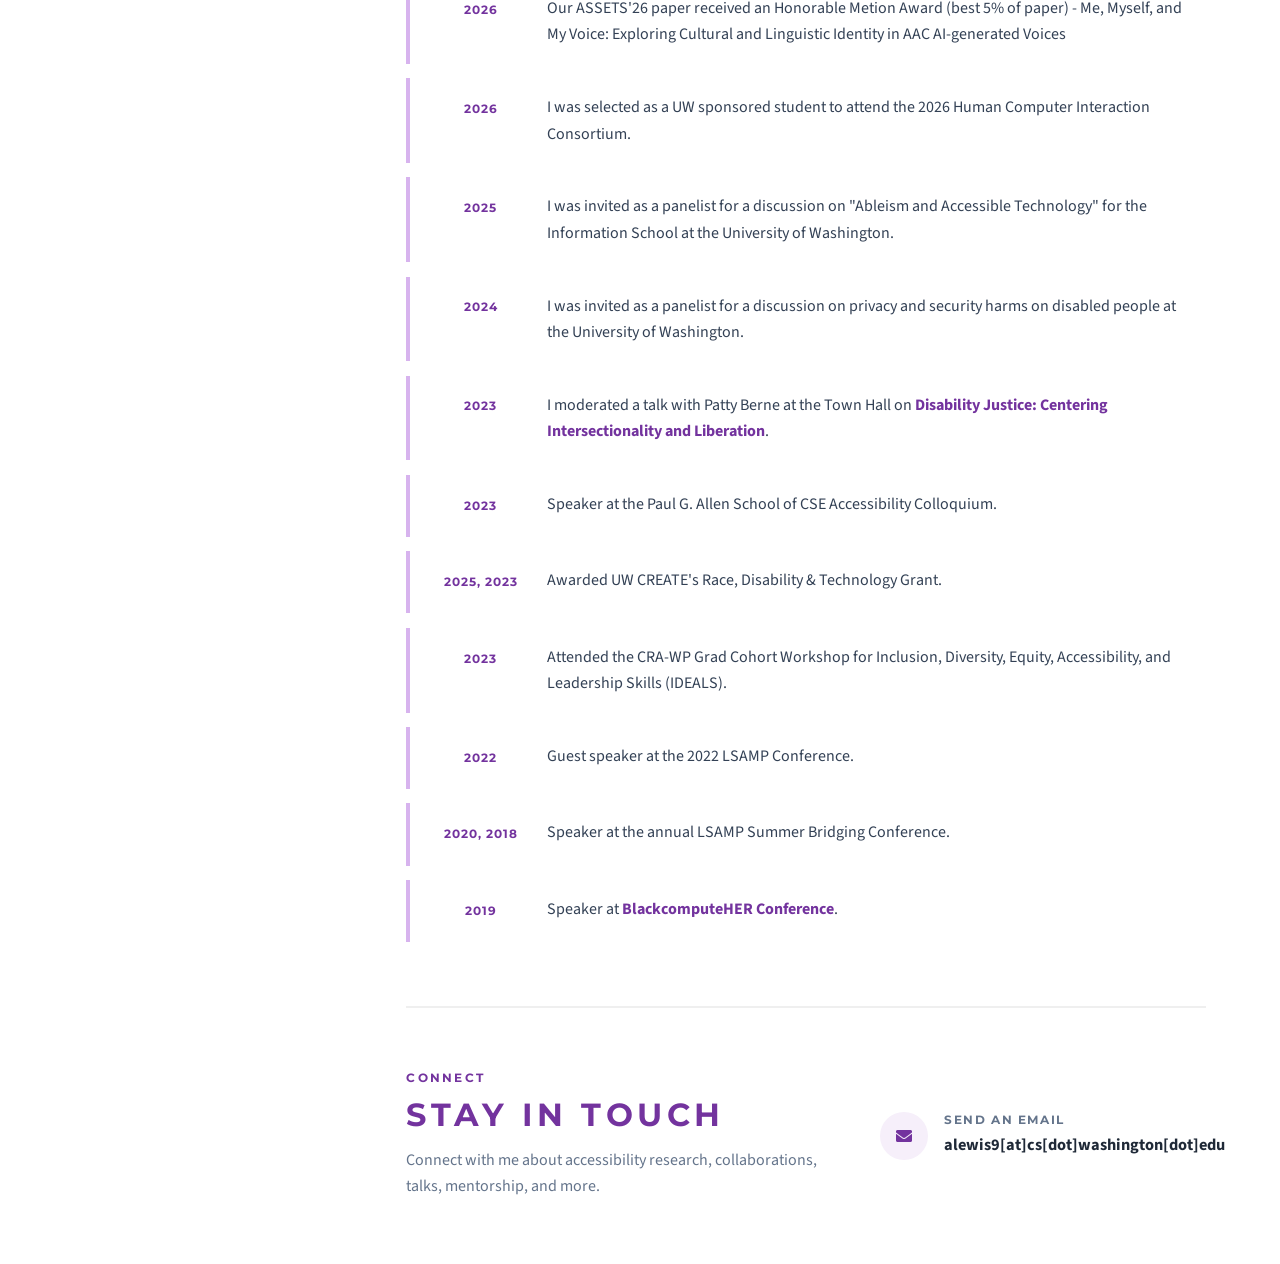
==== commit 35bef2f3: "remove cv button under bio" ====
--- a/index.html
+++ b/index.html
@@ -73,9 +73,6 @@
 						<p>I employ both <strong>qualitative</strong> and <strong>quantitative</strong> research to understand how multiply marginalized disabled people experience <strong>context-sensitive access</strong> practices. I then use these insights to identify need-focused opportunities and tensions for accessible AI. I work with my <strong>community partners</strong> through conducting interviews, surveys, focus groups, and diary studies. </p>
 						
 						<p>I recieved my Bachelor's degree from the University of Maryland, Baltimore County (UMBC) in May 2021 where I majored in Computer Science and minored in Psychology. At UMBC, I was a <a href="https://mcnair.umbc.edu/">McNair Scholar </a>, <a href="https://lsamp.umbc.edu/">LSAMP Scholar</a> and a <a href="https://cwit.umbc.edu/">Center for Women in Technology (CWIT) Affiliate</a>. </p>
-						<ul class="actions">
-							<li><a href="documents/Aaleyah Lewis_CV_IR.pdf" class="button" alt="Curriculum Vitae">View My CV </a></li>
-						</ul>
 					</section>
 
 				<!-- Two -->
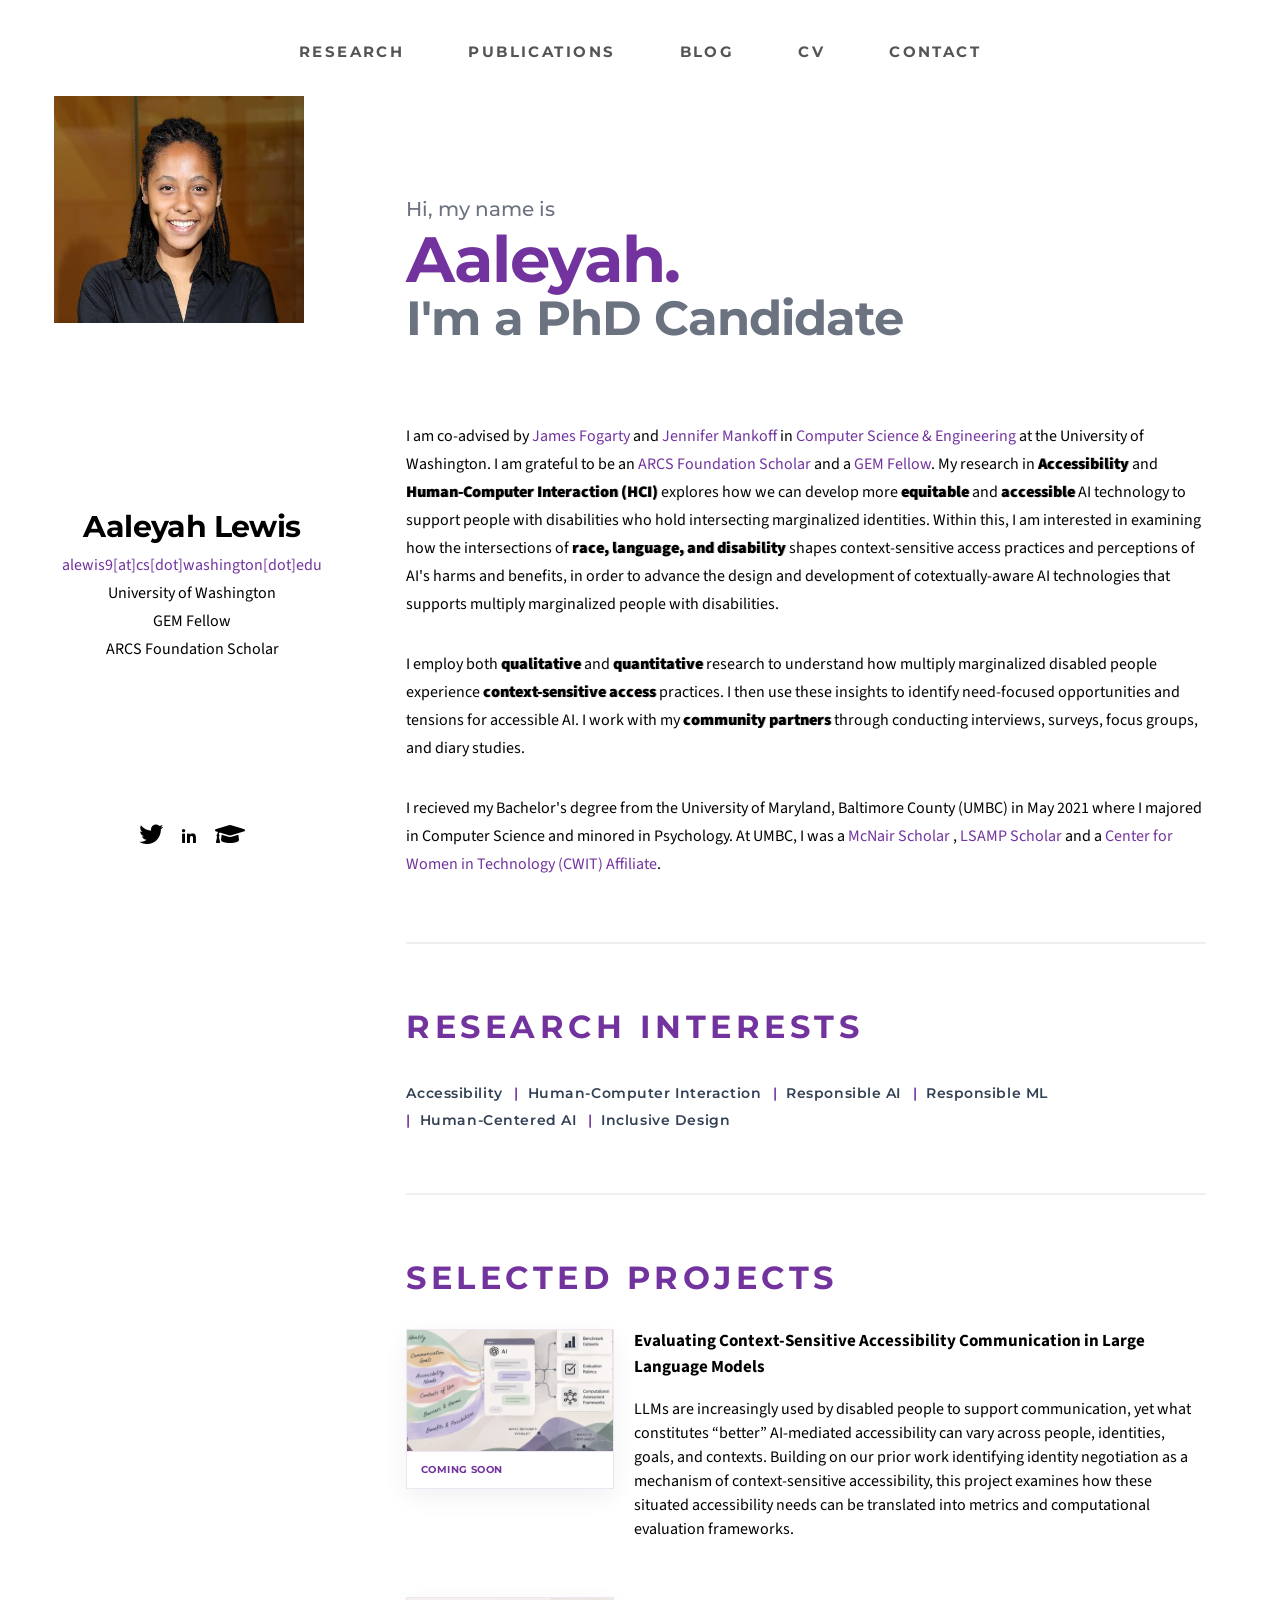
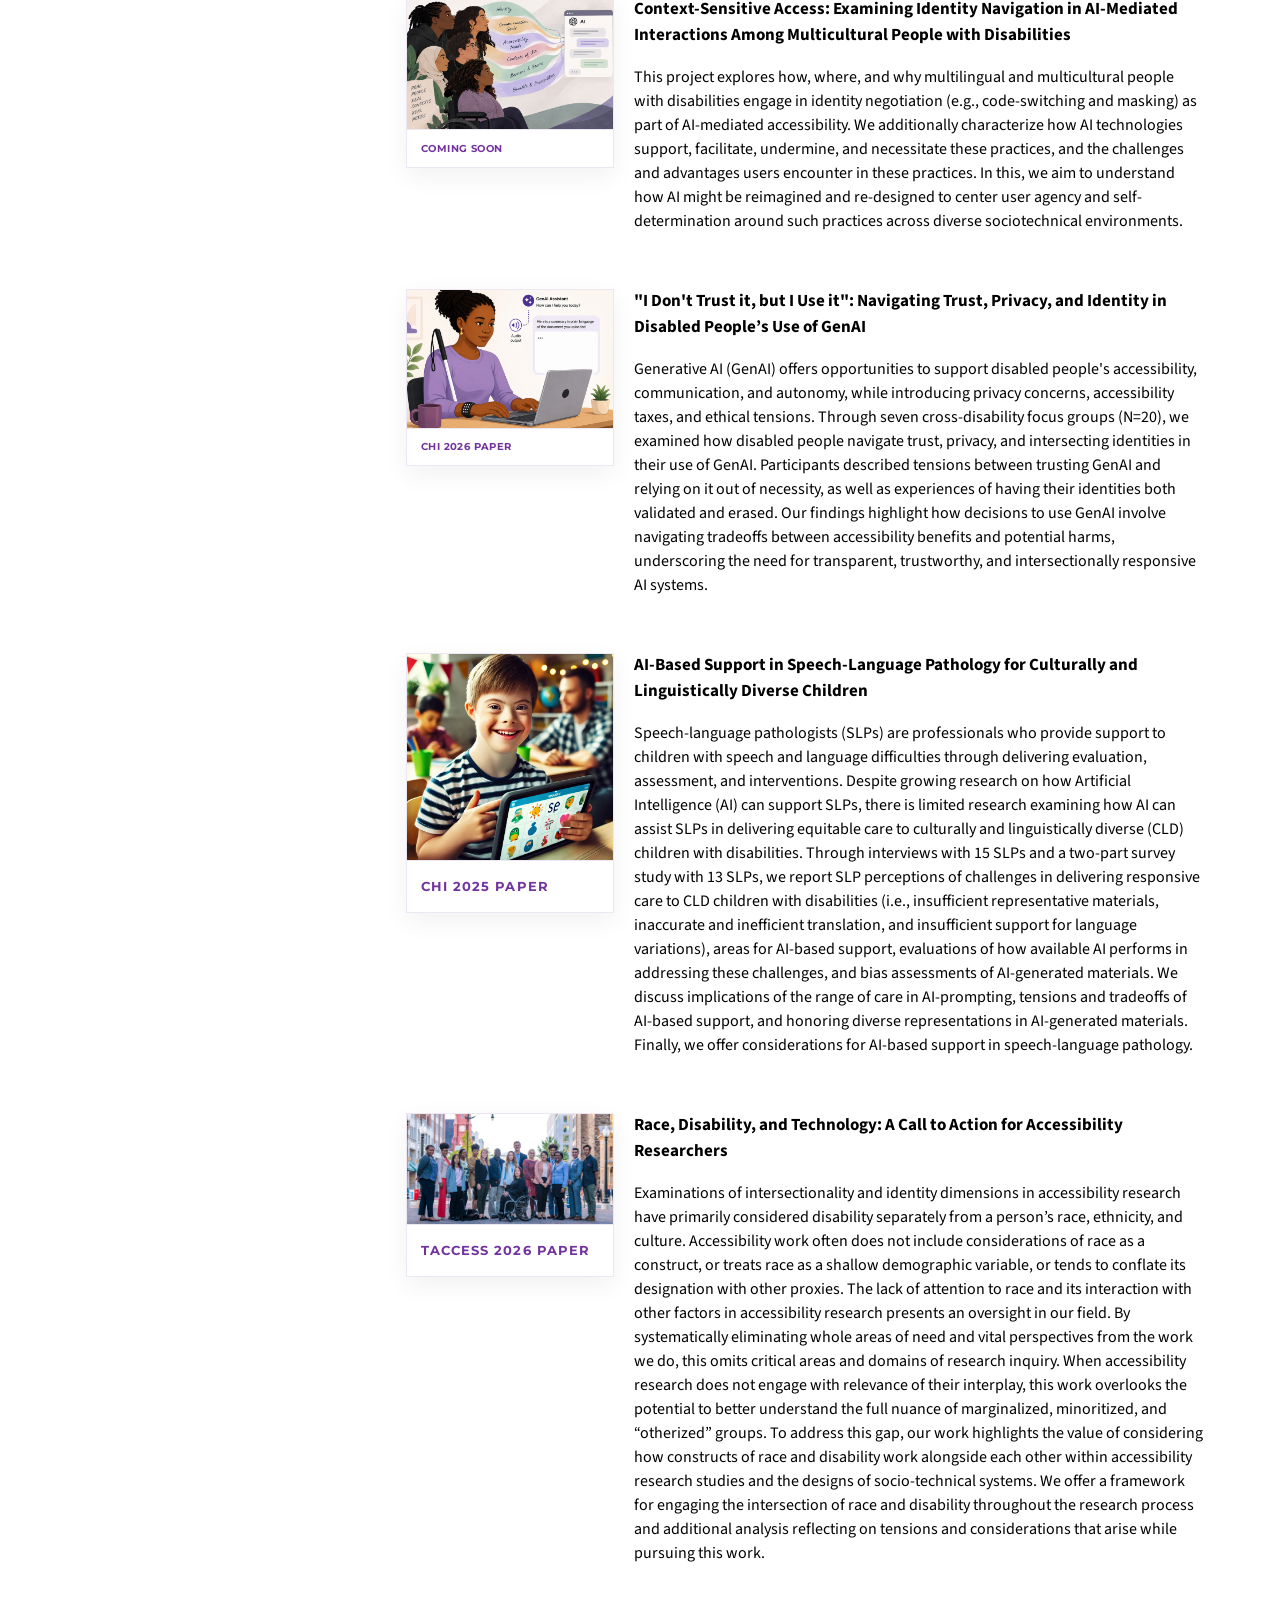
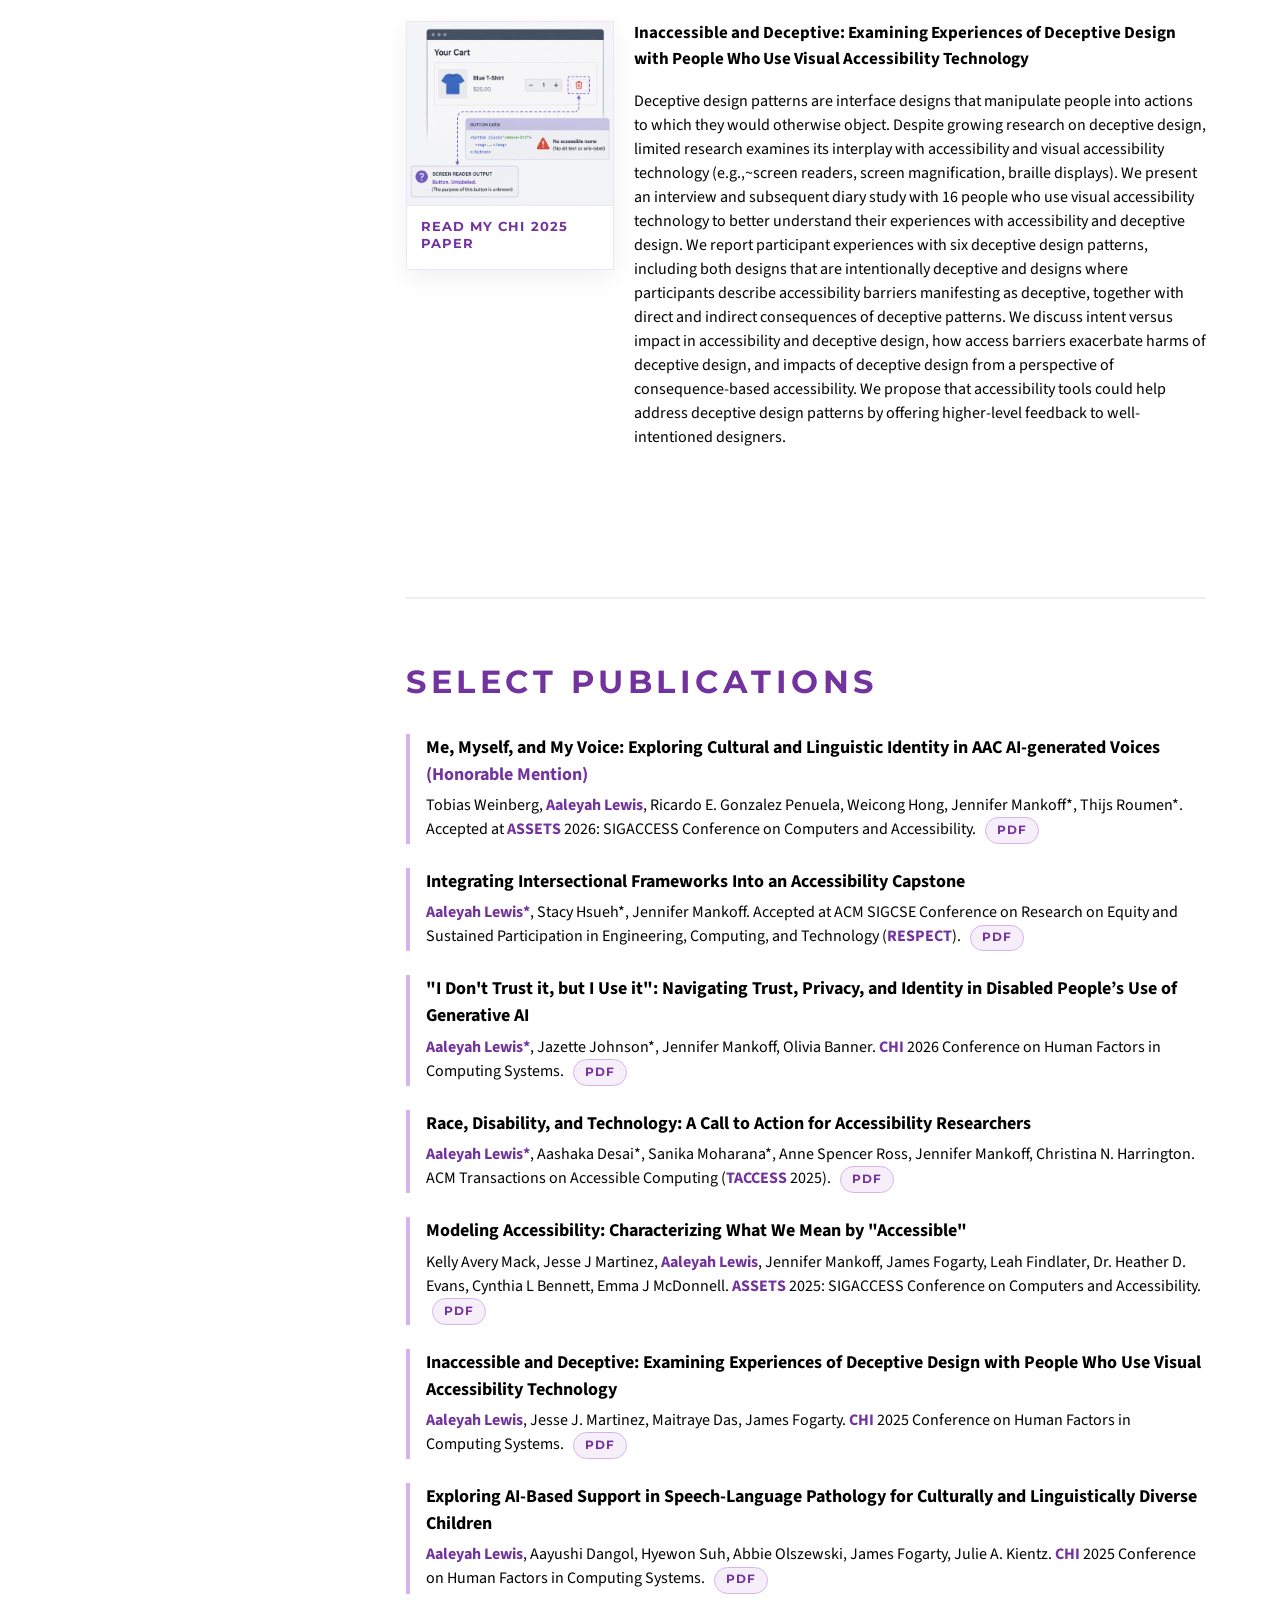
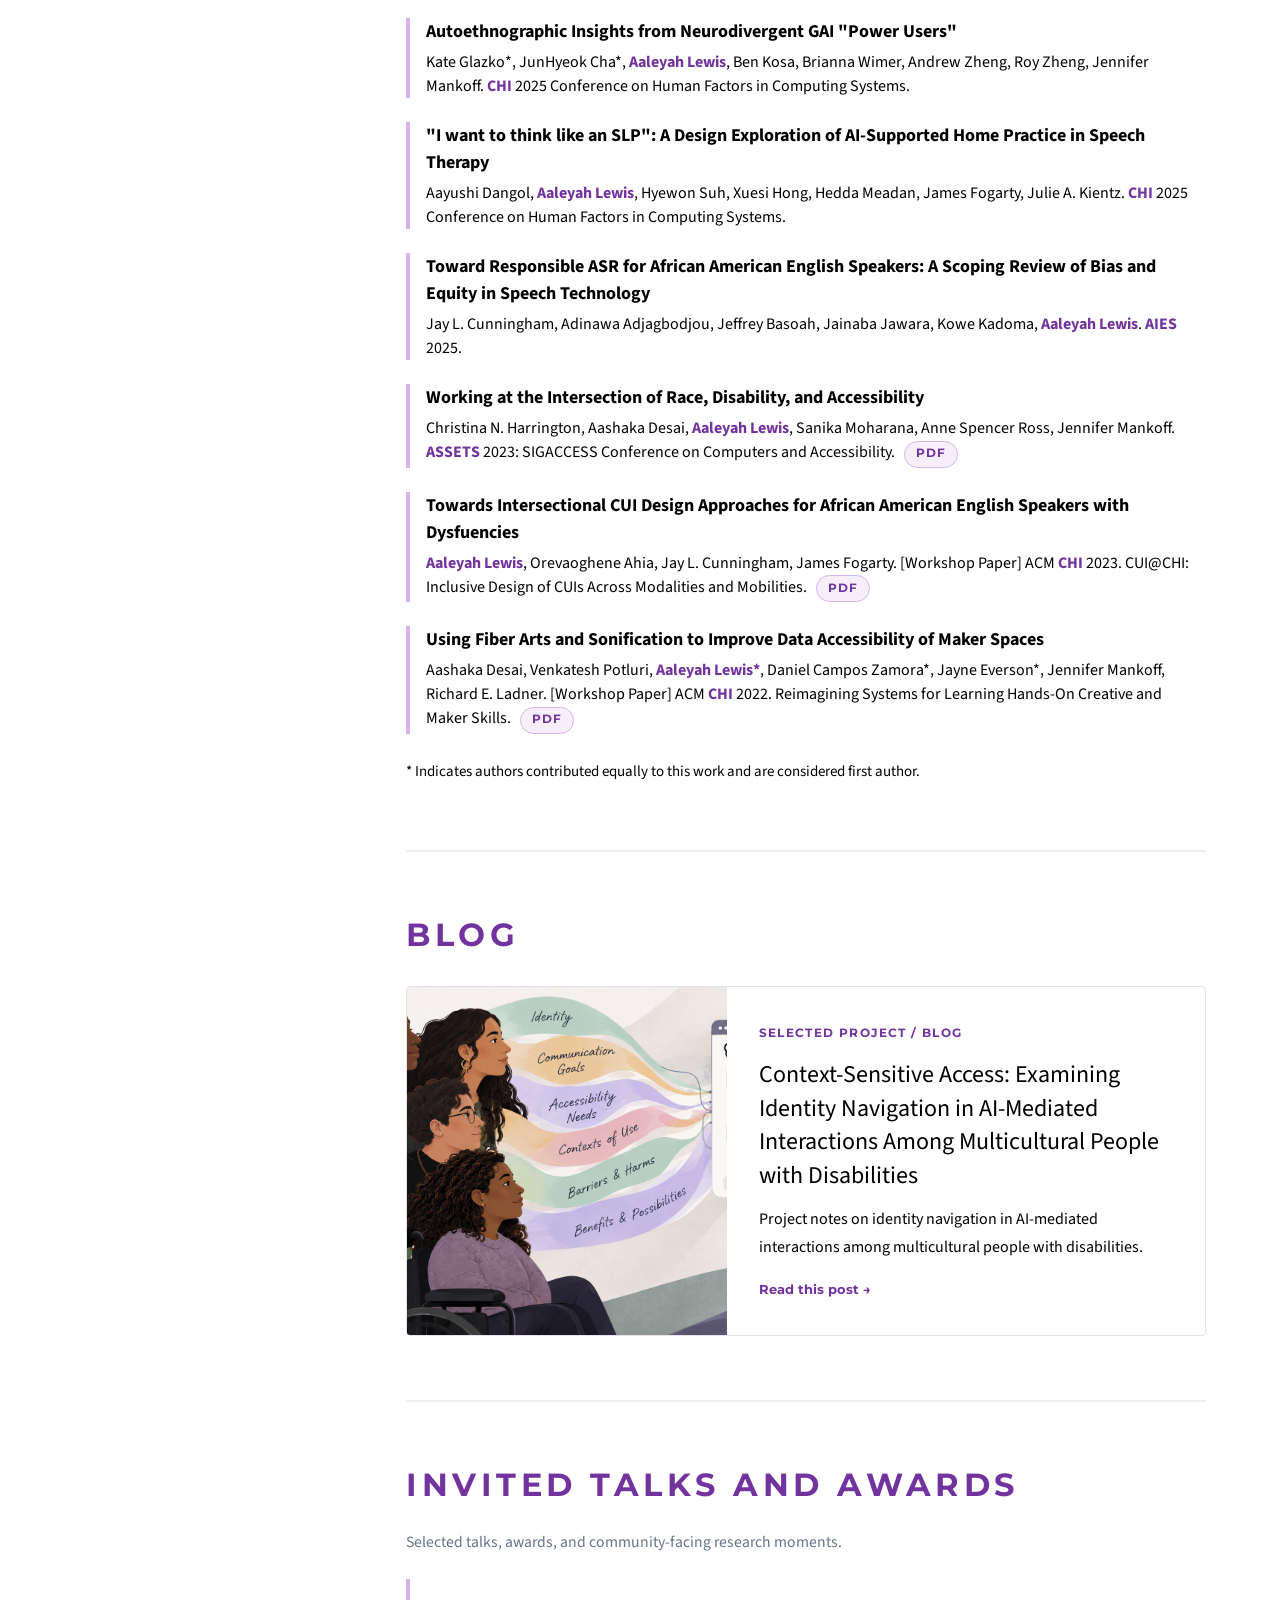
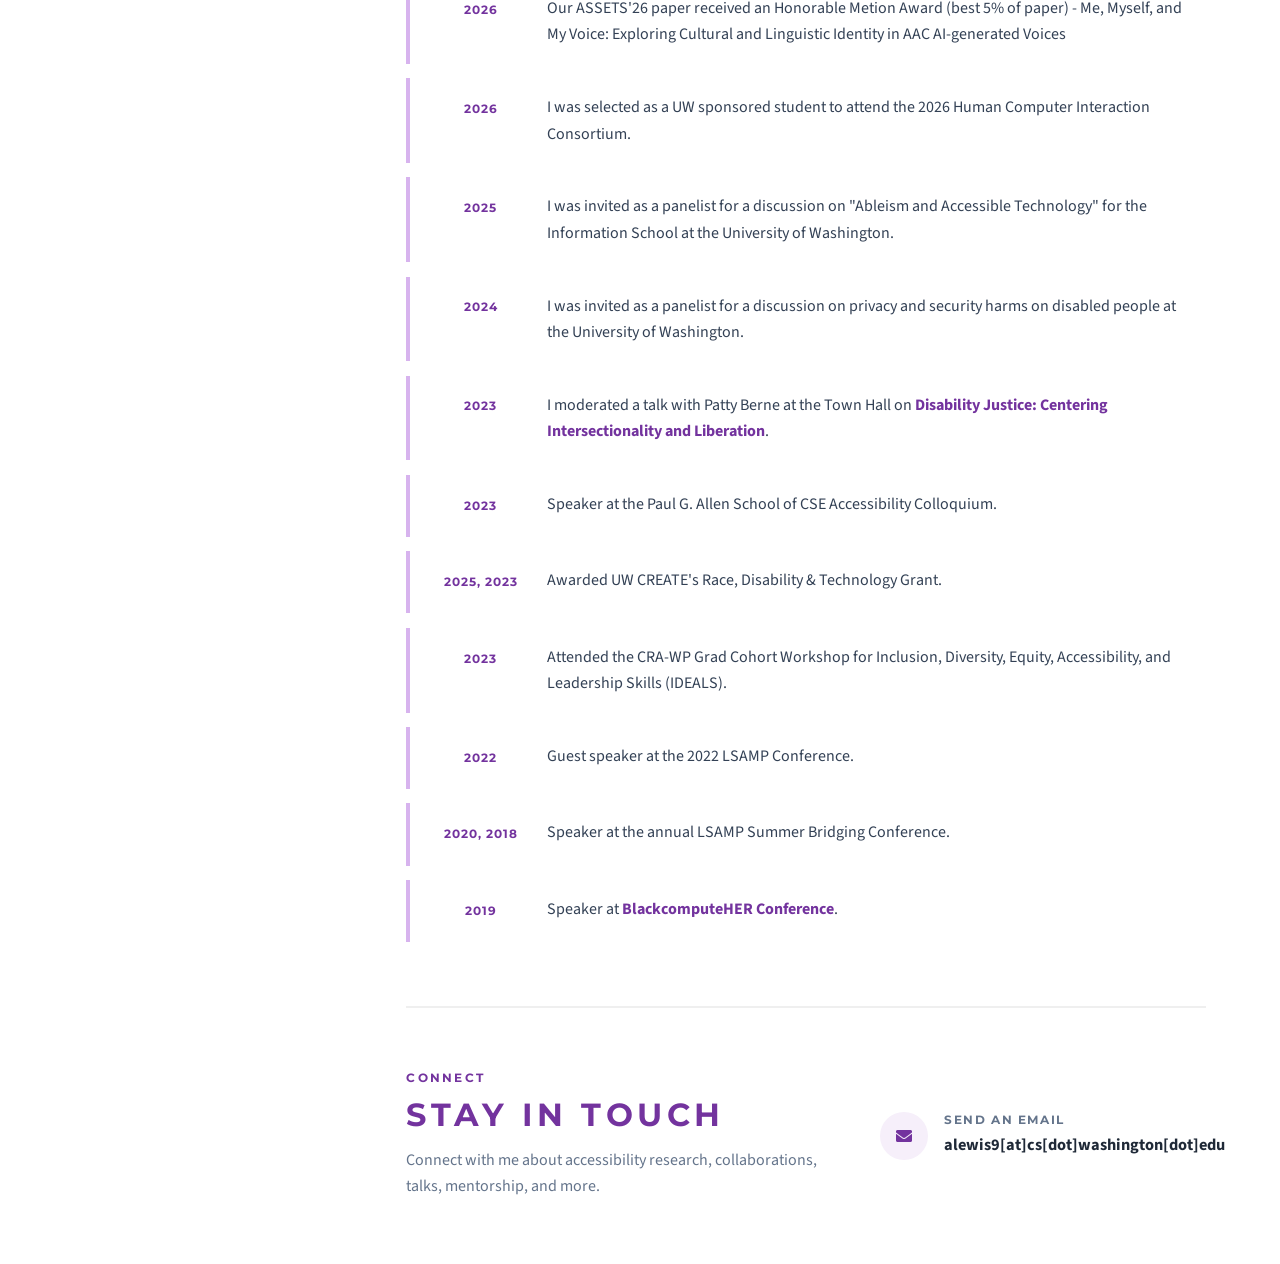
==== commit d9bb03a9: "typo" ====
--- a/index.html
+++ b/index.html
@@ -68,7 +68,7 @@
 							<p class="intro-hero__tagline">I'm a <span class="intro-hero__jobtitle">PhD Candidate</span></p>
 						</header>
 
-						<p>I am co-advised by <a href="https://homes.cs.washington.edu/~jfogarty/">James Fogarty</a> and <a href="https://make4all.org/">Jennifer Mankoff</a> in <a href="https://www.cs.washington.edu/">Computer Science & Engineering</a> at the University of Washington. I am grateful to be an <a href="https://www.arcsfoundation.org/national-homepage/">ARCS Foundation Scholar</a> and a <a href="https://www.gemfellowship.org/gem-fellowship-program/">GEM Fellow</a>. My research in <strong>Accessibility</strong> and <strong>Human-Computer Interaction (HCI)</strong> explores how we can develop more <strong>equitable</strong> and <strong>accessible</strong> AI technology to support people with disabilities who hold intersecting marginalized identities. Within this, I am interested in examining how the intersections of <strong>race, langauge, and disability</strong> shapes context-sensitive access practices and perceptions of AI's harms and benefits, in order to advance the design and development of cotextually-aware AI technologies that supports multiply marginalized people with disabilities. </p>
+						<p>I am co-advised by <a href="https://homes.cs.washington.edu/~jfogarty/">James Fogarty</a> and <a href="https://make4all.org/">Jennifer Mankoff</a> in <a href="https://www.cs.washington.edu/">Computer Science & Engineering</a> at the University of Washington. I am grateful to be an <a href="https://www.arcsfoundation.org/national-homepage/">ARCS Foundation Scholar</a> and a <a href="https://www.gemfellowship.org/gem-fellowship-program/">GEM Fellow</a>. My research in <strong>Accessibility</strong> and <strong>Human-Computer Interaction (HCI)</strong> explores how we can develop more <strong>equitable</strong> and <strong>accessible</strong> AI technology to support people with disabilities who hold intersecting marginalized identities. Within this, I am interested in examining how the intersections of <strong>race, language, and disability</strong> shapes context-sensitive access practices and perceptions of AI's harms and benefits, in order to advance the design and development of cotextually-aware AI technologies that supports multiply marginalized people with disabilities. </p>
 						
 						<p>I employ both <strong>qualitative</strong> and <strong>quantitative</strong> research to understand how multiply marginalized disabled people experience <strong>context-sensitive access</strong> practices. I then use these insights to identify need-focused opportunities and tensions for accessible AI. I work with my <strong>community partners</strong> through conducting interviews, surveys, focus groups, and diary studies. </p>
 						
